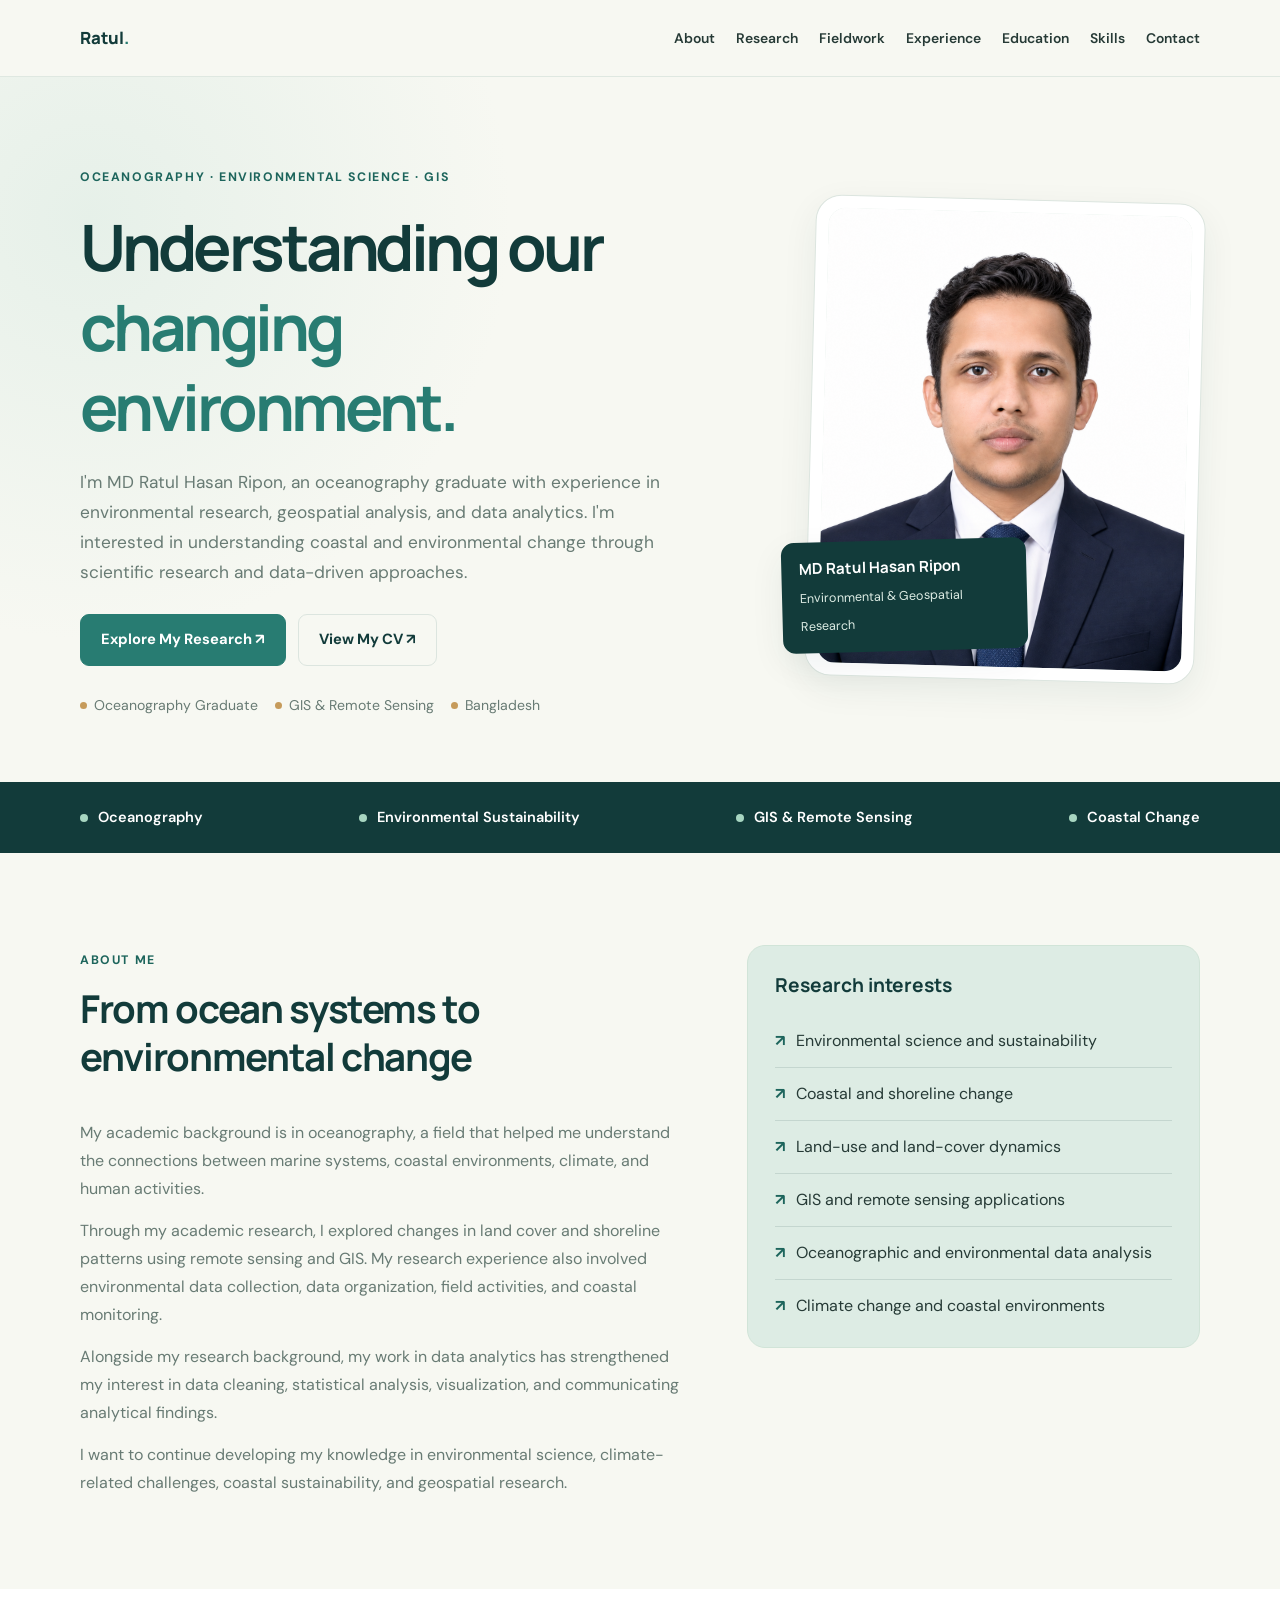
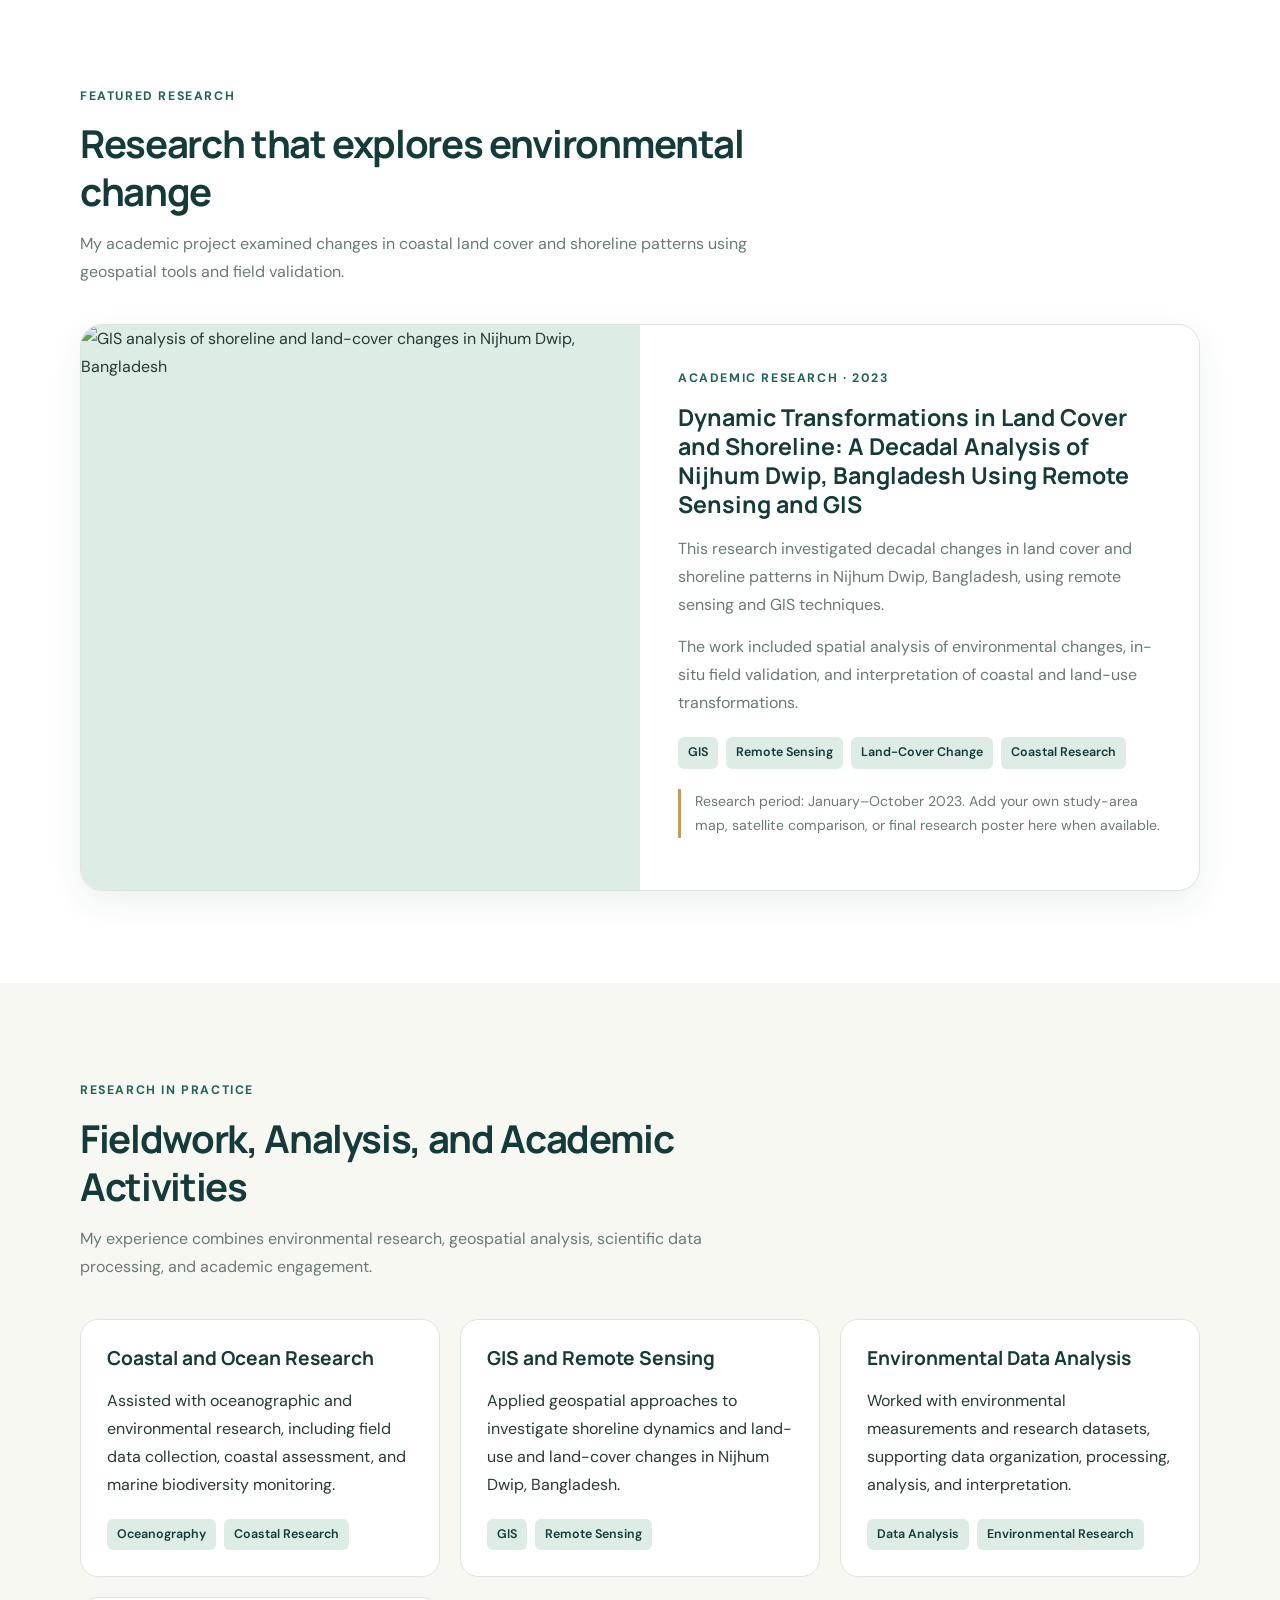
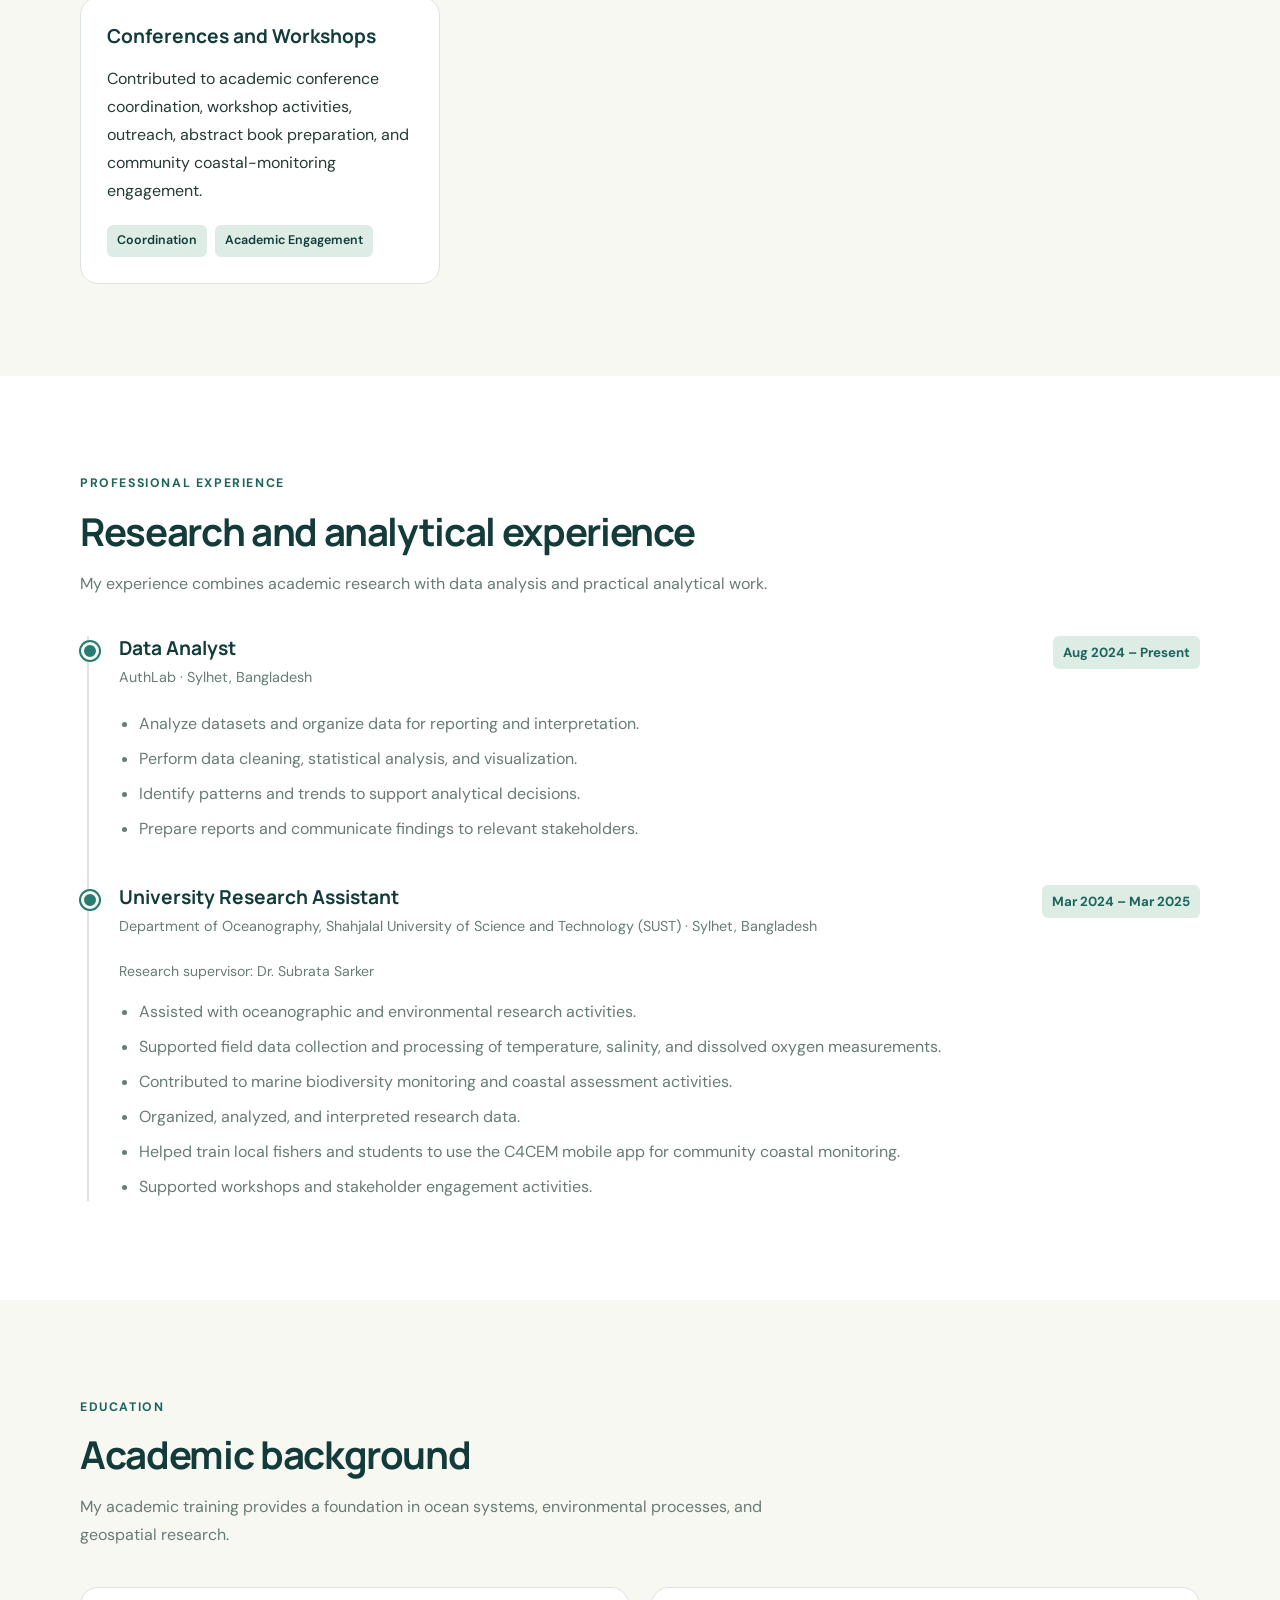
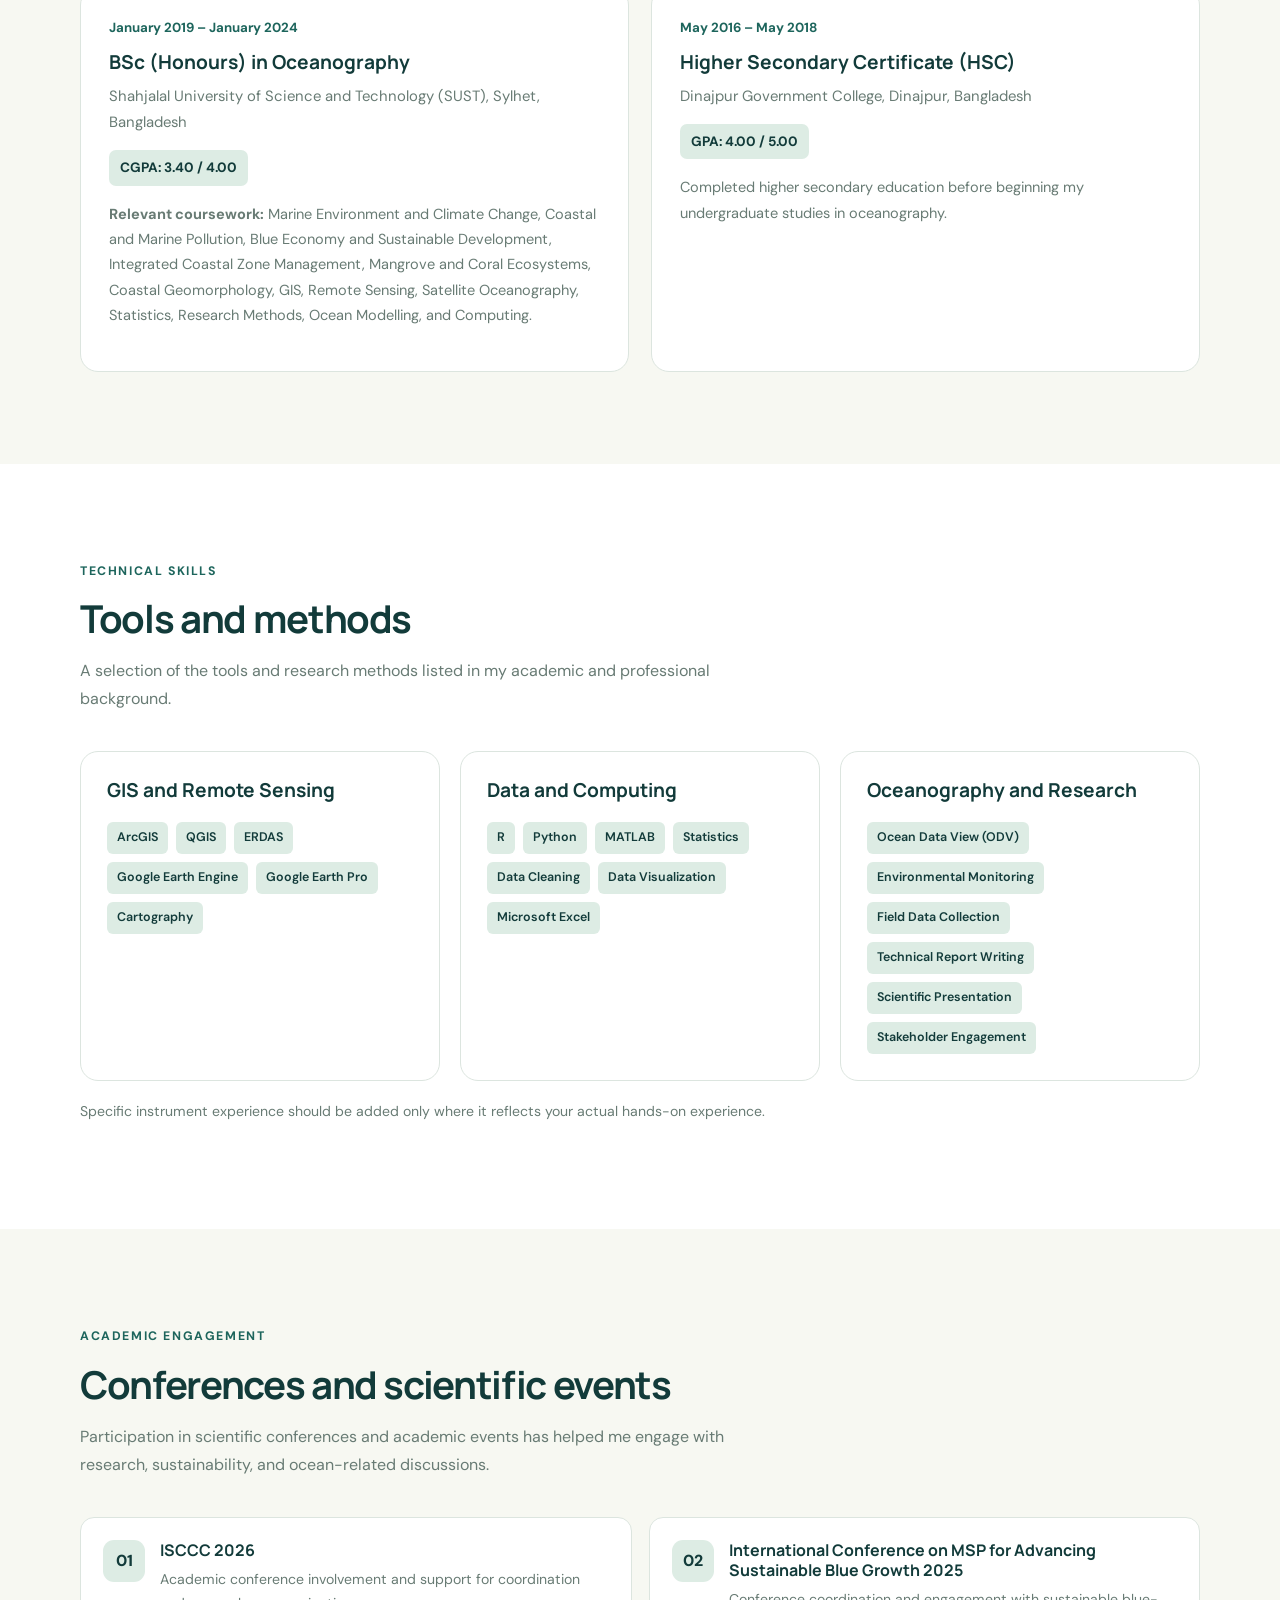
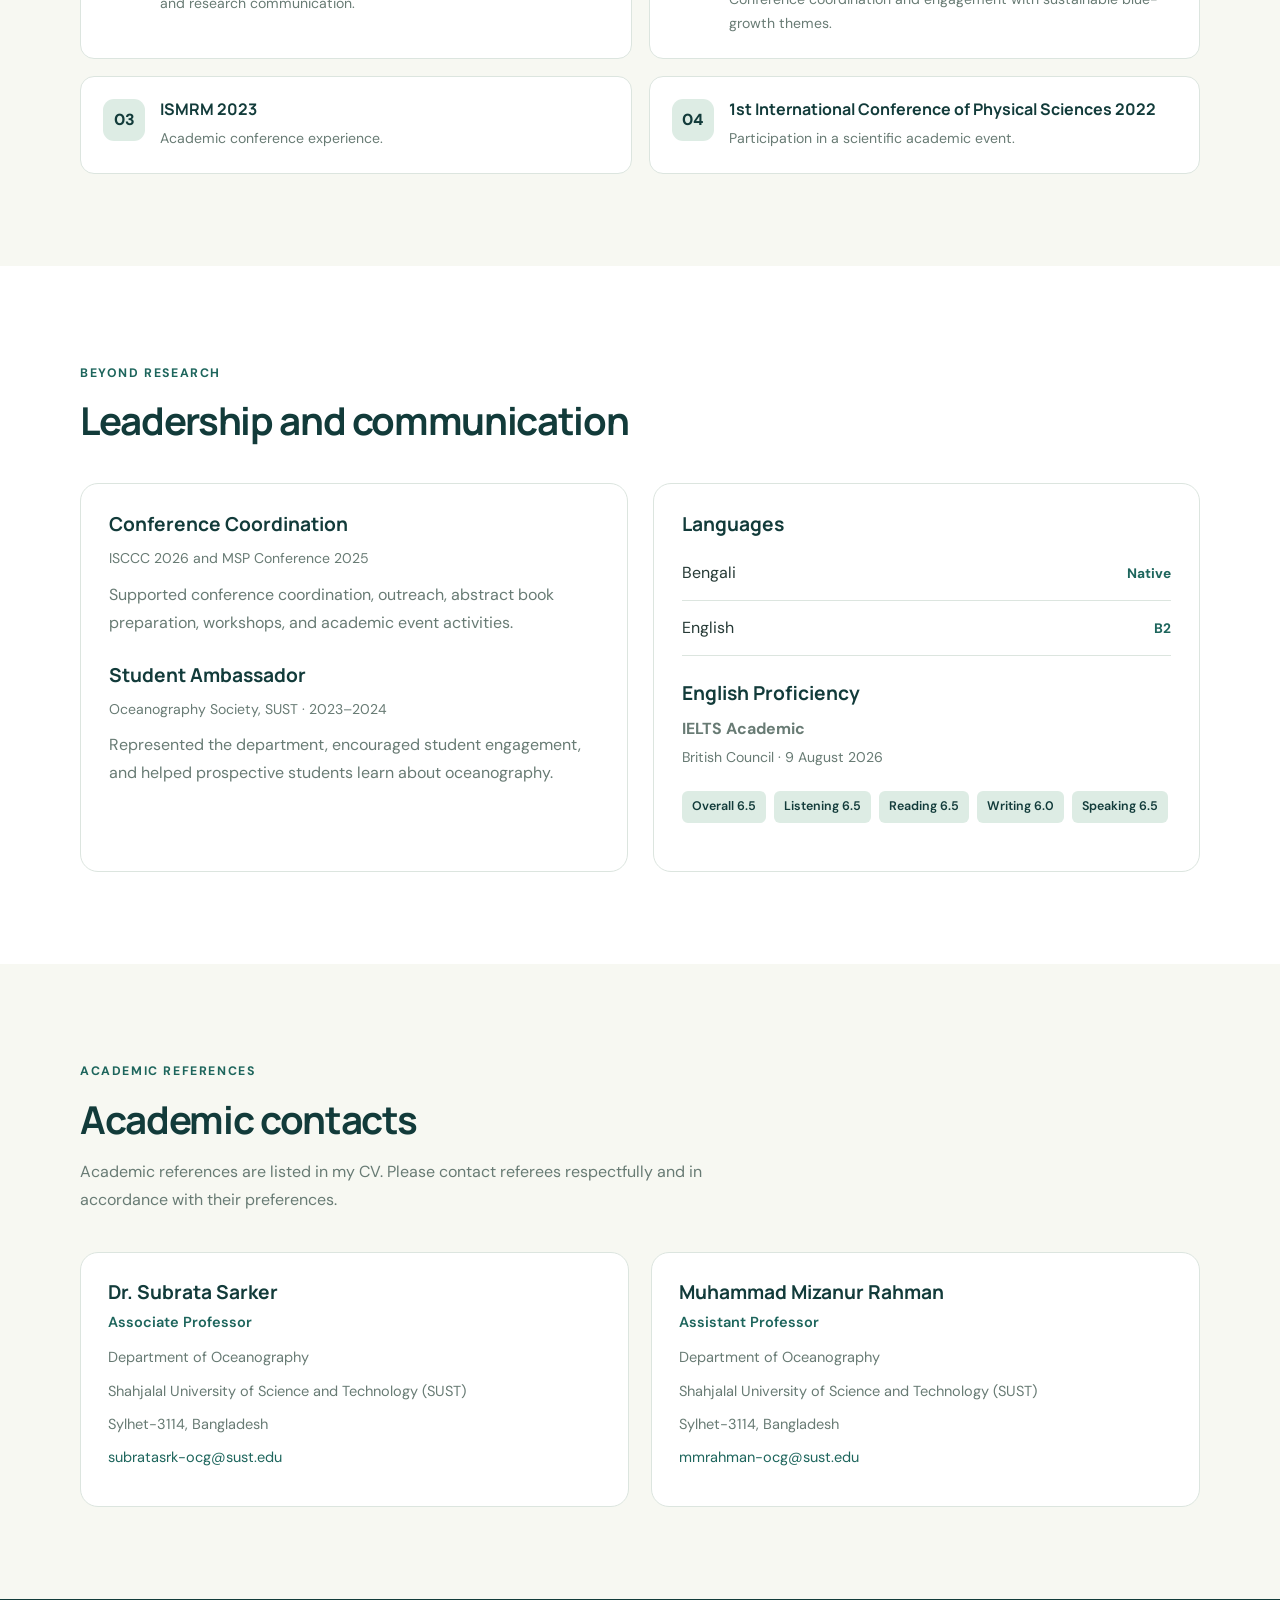
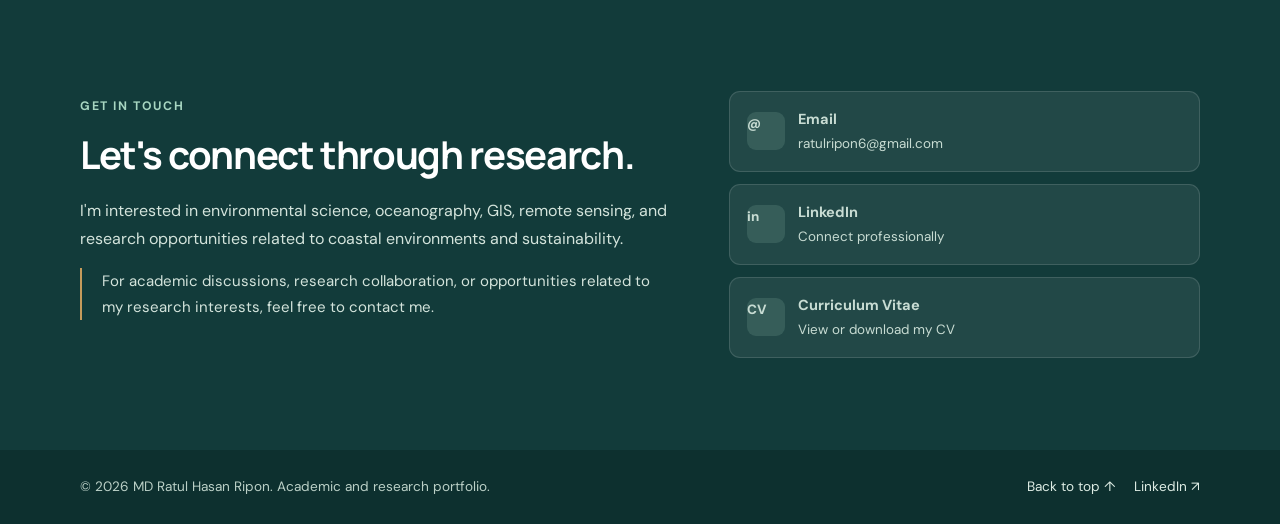
==== index.html @ 59bee2da "Update index.html" ====
<!DOCTYPE html>
<html lang="en">
<head>
  <meta charset="UTF-8">
  <meta name="viewport" content="width=device-width, initial-scale=1.0">

  <title>MD Ratul Hasan Ripon | Oceanography & Environmental Research</title>
  <meta name="description" content="Academic portfolio of MD Ratul Hasan Ripon, an oceanography graduate interested in environmental science, GIS, remote sensing, coastal research, and sustainability.">
  <meta name="author" content="MD Ratul Hasan Ripon">
  <meta name="theme-color" content="#123B3A">

  <meta property="og:title" content="MD Ratul Hasan Ripon | Research Portfolio">
  <meta property="og:description" content="Explore my academic background, environmental research, GIS projects, and experience in oceanography.">
  <meta property="og:type" content="website">
  <meta property="og:url" content="https://ratulripon.github.io/">
  <meta property="og:image" content="https://ratulripon.github.io/assets/profile.jpg">

  <link rel="preconnect" href="https://fonts.googleapis.com">
  <link rel="preconnect" href="https://fonts.gstatic.com" crossorigin>
  <link href="https://fonts.googleapis.com/css2?family=DM+Sans:wght@400;500;600;700&family=Manrope:wght@400;500;600;700;800&display=swap" rel="stylesheet">

  <style>
    :root {
      --primary: #123B3A;
      --accent: #287C72;
      --accent-dark: #1D655C;
      --accent-light: #DDECE4;
      --background: #F7F8F2;
      --surface: #FFFFFF;
      --text: #263A36;
      --muted: #687B74;
      --border: #DCE5DF;
      --earth: #C69B5B;
      --shadow: 0 12px 35px rgba(18, 59, 58, 0.07);
      --radius: 18px;
      --max-width: 1120px;
    }

    * {
      box-sizing: border-box;
      margin: 0;
      padding: 0;
    }

    html {
      scroll-behavior: smooth;
      scroll-padding-top: 95px;
    }

    body {
      font-family: "DM Sans", sans-serif;
      color: var(--text);
      background: var(--background);
      line-height: 1.75;
      font-size: 16px;
    }

    h1, h2, h3, h4 {
      font-family: "Manrope", sans-serif;
      color: var(--primary);
      line-height: 1.25;
    }

    h1 {
      font-size: clamp(2.5rem, 5vw, 4.5rem);
      letter-spacing: -0.055em;
    }

    h2 {
      font-size: clamp(1.9rem, 3vw, 2.65rem);
      letter-spacing: -0.035em;
    }

    h3 {
      font-size: 1.2rem;
    }

    p {
      margin-bottom: 14px;
    }

    a {
      color: var(--accent-dark);
      text-decoration: none;
    }

    a:hover {
      color: var(--primary);
    }

    img {
      max-width: 100%;
      display: block;
    }

    button, a {
      -webkit-tap-highlight-color: transparent;
    }

    .container {
      width: min(var(--max-width), calc(100% - 40px));
      margin: 0 auto;
    }

    .section {
      padding: 92px 0;
    }

    .section-white {
      background: var(--surface);
    }

    .section-heading {
      max-width: 690px;
      margin-bottom: 38px;
    }

    .eyebrow {
      display: inline-block;
      color: var(--accent-dark);
      font-size: 0.77rem;
      font-weight: 700;
      letter-spacing: 0.13em;
      text-transform: uppercase;
      margin-bottom: 13px;
    }

    .section-heading h2 {
      margin-bottom: 14px;
    }

    .section-heading p {
      color: var(--muted);
      margin-bottom: 0;
    }

    .muted {
      color: var(--muted);
    }

    .small {
      font-size: 0.88rem;
    }

    /* Navigation */

    .site-header {
      position: sticky;
      top: 0;
      z-index: 100;
      background: rgba(247, 248, 242, 0.94);
      backdrop-filter: blur(14px);
      border-bottom: 1px solid rgba(220, 229, 223, 0.85);
    }

    .nav {
      min-height: 76px;
      display: flex;
      align-items: center;
      justify-content: space-between;
      gap: 24px;
    }

    .brand {
      font-family: "Manrope", sans-serif;
      font-weight: 800;
      font-size: 1.05rem;
      color: var(--primary);
      white-space: nowrap;
    }

    .brand span {
      color: var(--accent);
    }

    .nav-links {
      display: flex;
      align-items: center;
      gap: 21px;
    }

    .nav-links a {
      font-size: 0.87rem;
      font-weight: 600;
      color: var(--text);
    }

    .nav-links a:hover {
      color: var(--accent);
    }

    .menu-toggle {
      display: none;
      background: transparent;
      border: 1px solid var(--border);
      color: var(--primary);
      border-radius: 10px;
      padding: 7px 12px;
      font: inherit;
      cursor: pointer;
    }

    /* Buttons */

    .button {
      display: inline-flex;
      justify-content: center;
      align-items: center;
      gap: 9px;
      padding: 12px 20px;
      border: 1px solid var(--accent);
      border-radius: 9px;
      background: var(--accent);
      color: #fff;
      font-weight: 700;
      font-size: 0.92rem;
      transition: 0.2s ease;
    }

    .button:hover {
      color: #fff;
      background: var(--accent-dark);
      border-color: var(--accent-dark);
      transform: translateY(-2px);
    }

    .button-outline {
      color: var(--primary);
      background: transparent;
      border-color: var(--border);
    }

    .button-outline:hover {
      color: var(--primary);
      background: var(--accent-light);
      border-color: var(--accent-light);
    }

    .button-small {
      padding: 9px 14px;
      font-size: 0.85rem;
    }

    /* Hero */

    .hero {
      padding: 85px 0 64px;
      overflow: hidden;
      background:
        radial-gradient(circle at 7% 20%, rgba(221, 236, 228, 0.65), transparent 32%),
        var(--background);
    }

    .hero-grid {
      display: grid;
      grid-template-columns: 1.2fr 0.8fr;
      align-items: center;
      gap: 76px;
    }

    .hero .eyebrow {
      margin-bottom: 18px;
    }

    .hero h1 {
      max-width: 690px;
      margin-bottom: 20px;
    }

    .hero h1 span {
      color: var(--accent);
    }

    .hero-description {
      max-width: 620px;
      font-size: 1.08rem;
      color: var(--muted);
      margin-bottom: 27px;
    }

    .hero-actions {
      display: flex;
      flex-wrap: wrap;
      gap: 12px;
      margin-bottom: 27px;
    }

    .hero-meta {
      display: flex;
      flex-wrap: wrap;
      gap: 17px;
      color: var(--muted);
      font-size: 0.88rem;
    }

    .hero-meta span {
      display: inline-flex;
      align-items: center;
      gap: 7px;
    }

    .hero-meta span::before {
      content: "";
      width: 7px;
      height: 7px;
      border-radius: 50%;
      background: var(--earth);
    }

    .hero-visual {
      position: relative;
      max-width: 390px;
      justify-self: end;
      width: 100%;
    }

    .hero-photo-frame {
      position: relative;
      padding: 12px;
      background: #fff;
      border: 1px solid var(--border);
      border-radius: 26px;
      box-shadow: var(--shadow);
      transform: rotate(1.5deg);
    }

    .hero-photo {
      width: 100%;
      aspect-ratio: 4 / 5;
      object-fit: cover;
      object-position: center top;
      border-radius: 17px;
      background: var(--accent-light);
    }

    .photo-label {
      position: absolute;
      bottom: 30px;
      left: -28px;
      max-width: 245px;
      padding: 14px 18px;
      border-radius: 13px;
      background: var(--primary);
      color: #fff;
      box-shadow: var(--shadow);
      transform: rotate(-1.5deg);
    }

    .photo-label strong {
      display: block;
      font-family: "Manrope", sans-serif;
      font-size: 0.95rem;
    }

    .photo-label span {
      font-size: 0.79rem;
      color: #DDECE4;
    }

    /* Research interests */

    .interest-strip {
      background: var(--primary);
      color: #fff;
      padding: 23px 0;
    }

    .interest-list {
      display: flex;
      align-items: center;
      justify-content: space-between;
      flex-wrap: wrap;
      gap: 18px 28px;
    }

    .interest-item {
      display: flex;
      align-items: center;
      gap: 10px;
      font-size: 0.91rem;
      font-weight: 600;
    }

    .interest-dot {
      width: 8px;
      height: 8px;
      border-radius: 50%;
      background: #A7D6C1;
      flex-shrink: 0;
    }

    /* About */

    .about-grid {
      display: grid;
      grid-template-columns: 1.15fr 0.85fr;
      gap: 55px;
      align-items: start;
    }

    .about-copy p {
      color: var(--muted);
    }

    .about-copy p:last-child {
      margin-bottom: 0;
    }

    .focus-card {
      background: var(--accent-light);
      border: 1px solid #D1E4D8;
      border-radius: var(--radius);
      padding: 27px;
    }

    .focus-card h3 {
      margin-bottom: 18px;
    }

    .focus-list {
      list-style: none;
    }

    .focus-list li {
      padding: 12px 0;
      border-bottom: 1px solid rgba(18, 59, 58, 0.12);
      display: flex;
      align-items: flex-start;
      gap: 11px;
    }

    .focus-list li:last-child {
      border-bottom: 0;
      padding-bottom: 0;
    }

    .focus-list li::before {
      content: "↗";
      color: var(--accent-dark);
      font-weight: 700;
    }

    /* Research project */

    .project-card {
      display: grid;
      grid-template-columns: 1fr 1fr;
      background: var(--surface);
      border: 1px solid var(--border);
      border-radius: 22px;
      overflow: hidden;
      box-shadow: var(--shadow);
    }

    .project-visual {
      min-height: 350px;
      position: relative;
      background: #DDECE4;
      overflow: hidden;
    }

    .project-visual img {
      width: 100%;
      height: 100%;
      min-height: 350px;
      object-fit: cover;
    }

    .project-copy {
      padding: 38px;
      align-self: center;
    }

    .project-copy h3 {
      font-size: 1.45rem;
      margin-bottom: 16px;
    }

    .project-copy p {
      color: var(--muted);
    }

    .tag-list {
      display: flex;
      flex-wrap: wrap;
      gap: 8px;
      margin: 20px 0;
    }

    .tag {
      display: inline-block;
      padding: 5px 10px;
      background: var(--accent-light);
      color: var(--primary);
      border-radius: 6px;
      font-size: 0.78rem;
      font-weight: 600;
    }

    .project-note {
      border-left: 3px solid var(--earth);
      padding-left: 14px;
      font-size: 0.88rem;
      color: var(--muted);
    }

    /* Fieldwork gallery */

    .gallery-grid {
      display: grid;
      grid-template-columns: repeat(2, minmax(0, 1fr));
      gap: 22px;
    }

    .gallery-card {
      overflow: hidden;
      background: var(--surface);
      border: 1px solid var(--border);
      border-radius: var(--radius);
      transition: transform 0.25s ease, box-shadow 0.25s ease;
    }

    .gallery-card:hover {
      transform: translateY(-4px);
      box-shadow: var(--shadow);
    }

    .gallery-image {
      width: 100%;
      aspect-ratio: 16 / 10;
      object-fit: cover;
      background: var(--accent-light);
    }

    .gallery-content {
      padding: 22px;
    }

    .gallery-content h3 {
      margin-bottom: 8px;
    }

    .gallery-content p {
      color: var(--muted);
      font-size: 0.92rem;
      margin-bottom: 0;
    }

    .image-note {
      margin-top: 20px;
      padding: 15px 18px;
      border-radius: 10px;
      background: #F1F0E8;
      color: #66583F;
      font-size: 0.86rem;
    }

    /* Timeline / experience */

    .timeline {
      position: relative;
      margin-left: 7px;
      padding-left: 30px;
      border-left: 2px solid var(--border);
    }

    .timeline-item {
      position: relative;
      padding: 0 0 35px;
    }

    .timeline-item:last-child {
      padding-bottom: 0;
    }

    .timeline-item::before {
      content: "";
      position: absolute;
      left: -38px;
      top: 6px;
      width: 12px;
      height: 12px;
      border: 3px solid var(--background);
      background: var(--accent);
      border-radius: 50%;
      box-shadow: 0 0 0 2px var(--accent);
    }

    .timeline-top {
      display: flex;
      justify-content: space-between;
      align-items: flex-start;
      flex-wrap: wrap;
      gap: 8px 20px;
      margin-bottom: 8px;
    }

    .timeline-top h3 {
      margin-bottom: 5px;
    }

    .timeline-date {
      font-size: 0.83rem;
      font-weight: 700;
      color: var(--accent-dark);
      background: var(--accent-light);
      padding: 5px 10px;
      border-radius: 6px;
      white-space: nowrap;
    }

    .timeline-place {
      font-size: 0.9rem;
      color: var(--muted);
      margin-bottom: 12px;
    }

    .timeline-item ul {
      padding-left: 20px;
      color: var(--muted);
    }

    .timeline-item li {
      margin-bottom: 7px;
    }

    /* Education */

    .education-grid {
      display: grid;
      grid-template-columns: repeat(2, minmax(0, 1fr));
      gap: 22px;
    }

    .education-card {
      padding: 28px;
      border: 1px solid var(--border);
      border-radius: var(--radius);
      background: var(--surface);
    }

    .education-card .date {
      color: var(--accent-dark);
      font-size: 0.83rem;
      font-weight: 700;
      margin-bottom: 10px;
    }

    .education-card h3 {
      margin-bottom: 9px;
    }

    .education-card .institution {
      color: var(--muted);
      margin-bottom: 15px;
      font-size: 0.93rem;
    }

    .grade {
      display: inline-block;
      padding: 6px 11px;
      background: var(--accent-light);
      color: var(--primary);
      border-radius: 7px;
      font-size: 0.85rem;
      font-weight: 700;
    }

    .coursework {
      color: var(--muted);
      font-size: 0.91rem;
      margin-top: 16px;
    }

    /* Skills */

    .skills-grid {
      display: grid;
      grid-template-columns: repeat(3, minmax(0, 1fr));
      gap: 20px;
    }

    .skill-card {
      padding: 26px;
      background: var(--surface);
      border: 1px solid var(--border);
      border-radius: var(--radius);
    }

    .skill-card h3 {
      margin-bottom: 17px;
    }

    .skill-card .tag-list {
      margin-bottom: 0;
    }

    /* Conferences */

    .conference-grid {
      display: grid;
      grid-template-columns: repeat(2, minmax(0, 1fr));
      gap: 17px;
    }

    .conference-card {
      display: flex;
      gap: 15px;
      align-items: flex-start;
      padding: 22px;
      border: 1px solid var(--border);
      border-radius: 14px;
      background: var(--surface);
    }

    .conference-icon {
      width: 42px;
      height: 42px;
      display: grid;
      place-items: center;
      flex-shrink: 0;
      border-radius: 11px;
      background: var(--accent-light);
      color: var(--primary);
      font-weight: 800;
    }

    .conference-card h3 {
      font-size: 1rem;
      margin-bottom: 7px;
    }

    .conference-card p {
      color: var(--muted);
      font-size: 0.88rem;
      margin-bottom: 0;
    }

    /* Leadership and language */

    .two-column-grid {
      display: grid;
      grid-template-columns: repeat(2, minmax(0, 1fr));
      gap: 25px;
    }

    .content-card {
      padding: 28px;
      border: 1px solid var(--border);
      border-radius: var(--radius);
      background: var(--surface);
    }

    .content-card h3 {
      margin-bottom: 10px;
    }

    .content-card p {
      color: var(--muted);
      margin-bottom: 10px;
    }

    .content-card p:last-child {
      margin-bottom: 0;
    }

    .language-row {
      display: flex;
      align-items: center;
      justify-content: space-between;
      gap: 15px;
      padding: 13px 0;
      border-bottom: 1px solid var(--border);
    }

    .language-row:last-child {
      border-bottom: 0;
    }

    .language-level {
      color: var(--accent-dark);
      font-size: 0.86rem;
      font-weight: 700;
    }

    /* References */

    .reference-grid {
      display: grid;
      grid-template-columns: repeat(2, minmax(0, 1fr));
      gap: 22px;
    }

    .reference-card {
      padding: 27px;
      background: var(--surface);
      border: 1px solid var(--border);
      border-radius: var(--radius);
    }

    .reference-card h3 {
      margin-bottom: 6px;
    }

    .reference-role {
      color: var(--accent-dark);
      font-weight: 600;
      font-size: 0.91rem;
      margin-bottom: 10px;
    }

    .reference-card p {
      color: var(--muted);
      font-size: 0.91rem;
      margin-bottom: 8px;
    }

    .reference-card a {
      overflow-wrap: anywhere;
    }

    /* Contact */

    .contact-section {
      background: var(--primary);
      color: #fff;
    }

    .contact-section h2 {
      color: #fff;
    }

    .contact-section .eyebrow {
      color: #A7D6C1;
    }

    .contact-section p {
      color: #D4E4DC;
    }

    .contact-grid {
      display: grid;
      grid-template-columns: 1fr 0.8fr;
      gap: 60px;
      align-items: start;
    }

    .contact-links {
      display: grid;
      gap: 12px;
    }

    .contact-link {
      display: flex;
      align-items: center;
      gap: 13px;
      padding: 15px 17px;
      background: rgba(255, 255, 255, 0.07);
      border: 1px solid rgba(255, 255, 255, 0.13);
      border-radius: 11px;
      color: #fff;
      overflow-wrap: anywhere;
    }

    .contact-link:hover {
      color: #fff;
      background: rgba(255, 255, 255, 0.13);
    }

    .contact-link strong {
      display: block;
      font-size: 0.91rem;
    }

    .contact-link span {
      display: block;
      color: #C8DCD3;
      font-size: 0.84rem;
    }

    .contact-mark {
      width: 38px;
      height: 38px;
      flex-shrink: 0;
      display: grid;
      place-items: center;
      border-radius: 9px;
      background: rgba(167, 214, 193, 0.15);
      color: #A7D6C1;
      font-weight: 800;
    }

    .contact-note {
      border-left: 2px solid var(--earth);
      padding-left: 20px;
      margin-top: 15px;
    }

    .contact-note p {
      font-size: 0.94rem;
    }

    /* Footer */

    .site-footer {
      background: #0D302F;
      color: #BBD0C7;
      padding: 25px 0;
      font-size: 0.85rem;
    }

    .footer-inner {
      display: flex;
      justify-content: space-between;
      align-items: center;
      gap: 15px;
      flex-wrap: wrap;
    }

    .footer-inner a {
      color: #DDECE4;
    }

    .footer-links {
      display: flex;
      gap: 18px;
      flex-wrap: wrap;
    }

    /* Responsive */

    @media (max-width: 950px) {
      .nav-links {
        gap: 13px;
      }

      .nav-links a {
        font-size: 0.8rem;
      }

      .hero-grid {
        gap: 38px;
      }

      .skills-grid {
        grid-template-columns: repeat(2, minmax(0, 1fr));
      }

      .contact-grid {
        gap: 35px;
      }
    }

    @media (max-width: 760px) {
      .section {
        padding: 65px 0;
      }

      .nav {
        min-height: 68px;
      }

      .menu-toggle {
        display: block;
      }

      .nav-links {
        display: none;
        position: absolute;
        top: 68px;
        left: 0;
        right: 0;
        flex-direction: column;
        align-items: stretch;
        gap: 0;
        padding: 10px 20px 18px;
        background: var(--background);
        border-bottom: 1px solid var(--border);
      }

      .nav-links.open {
        display: flex;
      }

      .nav-links a {
        padding: 10px 0;
        font-size: 0.92rem;
      }

      .hero {
        padding: 55px 0 48px;
      }

      .hero-grid,
      .about-grid,
      .project-card,
      .contact-grid {
        grid-template-columns: 1fr;
      }

      .hero-grid {
        gap: 45px;
      }

      .hero-visual {
        width: min(100%, 330px);
        justify-self: center;
      }

      .photo-label {
        left: -10px;
      }

      .interest-list {
        justify-content: flex-start;
        gap: 13px 22px;
      }

      .about-grid {
        gap: 30px;
      }

      .project-visual,
      .project-visual img {
        min-height: 250px;
        max-height: 360px;
      }

      .project-copy {
        padding: 27px;
      }

      .gallery-grid,
      .education-grid,
      .conference-grid,
      .two-column-grid,
      .reference-grid {
        grid-template-columns: 1fr;
      }

      .skills-grid {
        grid-template-columns: 1fr;
      }

      .contact-grid {
        gap: 25px;
      }
    }

    @media (max-width: 420px) {
      .container {
        width: min(100% - 28px, var(--max-width));
      }

      h1 {
        font-size: 2.5rem;
      }

      .hero-actions .button {
        width: 100%;
      }

      .timeline-top {
        display: block;
      }

      .timeline-date {
        display: inline-block;
        margin-top: 8px;
      }

      .focus-card,
      .education-card,
      .skill-card,
      .content-card,
      .reference-card {
        padding: 22px;
      }
    }

    @media (prefers-reduced-motion: reduce) {
      html {
        scroll-behavior: auto;
      }

      *, *::before, *::after {
        transition-duration: 0.01ms !important;
      }
    }
  </style>
</head>

<body>

  <!-- Navigation -->
  <header class="site-header">
    <div class="container nav">
      <a class="brand" href="#home">Ratul<span>.</span></a>

      <button
        class="menu-toggle"
        id="menuToggle"
        aria-label="Open navigation"
        aria-expanded="false"
        aria-controls="navLinks"
      >Menu ☰</button>

      <nav class="nav-links" id="navLinks" aria-label="Main navigation">
        <a href="#about">About</a>
        <a href="#research">Research</a>
        <a href="#fieldwork">Fieldwork</a>
        <a href="#experience">Experience</a>
        <a href="#education">Education</a>
        <a href="#skills">Skills</a>
        <a href="#contact">Contact</a>
      </nav>
    </div>
  </header>

  <main>

    <!-- Hero -->
    <section class="hero" id="home">
      <div class="container hero-grid">
        <div>
          <span class="eyebrow">Oceanography · Environmental Science · GIS</span>

          <h1>
            Understanding our
            <span>changing environment.</span>
          </h1>

          <p class="hero-description">
            I'm MD Ratul Hasan Ripon, an oceanography graduate with experience
            in environmental research, geospatial analysis, and data analytics.
            I'm interested in understanding coastal and environmental change
            through scientific research and data-driven approaches.
          </p>

          <div class="hero-actions">
            <a class="button" href="#research">Explore My Research ↗</a>
            <a class="button button-outline" href="assets/cv.pdf" target="_blank" rel="noopener">
              View My CV ↗
            </a>
          </div>

          <div class="hero-meta">
            <span>Oceanography Graduate</span>
            <span>GIS & Remote Sensing</span>
            <span>Bangladesh</span>
          </div>
        </div>

        <div class="hero-visual">
          <div class="hero-photo-frame">
            <img
              class="hero-photo"
              src="assets/profile.jpg"
              alt="Portrait of MD Ratul Hasan Ripon"
              fetchpriority="high"
            >
          </div>

          <div class="photo-label">
            <strong>MD Ratul Hasan Ripon</strong>
            <span>Environmental & Geospatial Research</span>
          </div>
        </div>
      </div>
    </section>

    <!-- Research interests strip -->
    <section class="interest-strip" aria-label="Research interests">
      <div class="container interest-list">
        <div class="interest-item"><span class="interest-dot"></span>Oceanography</div>
        <div class="interest-item"><span class="interest-dot"></span>Environmental Sustainability</div>
        <div class="interest-item"><span class="interest-dot"></span>GIS & Remote Sensing</div>
        <div class="interest-item"><span class="interest-dot"></span>Coastal Change</div>
      </div>
    </section>

    <!-- About -->
    <section class="section" id="about">
      <div class="container about-grid">
        <div>
          <div class="section-heading">
            <span class="eyebrow">About Me</span>
            <h2>From ocean systems to environmental change</h2>
          </div>

          <div class="about-copy">
            <p>
              My academic background is in oceanography, a field that helped me
              understand the connections between marine systems, coastal
              environments, climate, and human activities.
            </p>

            <p>
              Through my academic research, I explored changes in land cover
              and shoreline patterns using remote sensing and GIS. My research
              experience also involved environmental data collection, data
              organization, field activities, and coastal monitoring.
            </p>

            <p>
              Alongside my research background, my work in data analytics has
              strengthened my interest in data cleaning, statistical analysis,
              visualization, and communicating analytical findings.
            </p>

            <p>
              I want to continue developing my knowledge in environmental
              science, climate-related challenges, coastal sustainability, and
              geospatial research.
            </p>
          </div>
        </div>

        <aside class="focus-card">
          <h3>Research interests</h3>
          <ul class="focus-list">
            <li>Environmental science and sustainability</li>
            <li>Coastal and shoreline change</li>
            <li>Land-use and land-cover dynamics</li>
            <li>GIS and remote sensing applications</li>
            <li>Oceanographic and environmental data analysis</li>
            <li>Climate change and coastal environments</li>
          </ul>
        </aside>
      </div>
    </section>

    <!-- Research project -->
    <section class="section section-white" id="research">
      <div class="container">
        <div class="section-heading">
          <span class="eyebrow">Featured Research</span>
          <h2>Research that explores environmental change</h2>
          <p>
            My academic project examined changes in coastal land cover and
            shoreline patterns using geospatial tools and field validation.
          </p>
        </div>

        <article class="project-card">
          
<div class="project-visual">
  <img
    src="assets/images/nijhum-dwip-research.jpg"
    alt="GIS analysis of shoreline and land-cover changes in Nijhum Dwip, Bangladesh"
    loading="lazy"
  >
</div>


          <div class="project-copy">
            <span class="eyebrow">Academic Research · 2023</span>

            <h3>
              Dynamic Transformations in Land Cover and Shoreline:
              A Decadal Analysis of Nijhum Dwip, Bangladesh Using Remote
              Sensing and GIS
            </h3>

            <p>
              This research investigated decadal changes in land cover and
              shoreline patterns in Nijhum Dwip, Bangladesh, using remote
              sensing and GIS techniques.
            </p>

            <p>
              The work included spatial analysis of environmental changes,
              in-situ field validation, and interpretation of coastal and
              land-use transformations.
            </p>

            <div class="tag-list">
              <span class="tag">GIS</span>
              <span class="tag">Remote Sensing</span>
              <span class="tag">Land-Cover Change</span>
              <span class="tag">Coastal Research</span>
            </div>

            <p class="project-note">
              Research period: January–October 2023.
              Add your own study-area map, satellite comparison, or final
              research poster here when available.
            </p>
          </div>
        </article>
      </div>
    </section>

    
<!-- Fieldwork, Analysis, and Academic Activities -->
<section class="section" id="fieldwork">
  <div class="container">
    <div class="section-heading">
      <span class="eyebrow">Research in Practice</span>
      <h2>Fieldwork, Analysis, and Academic Activities</h2>
      <p>
        My experience combines environmental research, geospatial analysis,
        scientific data processing, and academic engagement.
      </p>
    </div>

    <div class="skills-grid">

      <article class="skill-card">
        <h3>Coastal and Ocean Research</h3>
        <p>
          Assisted with oceanographic and environmental research, including
          field data collection, coastal assessment, and marine biodiversity
          monitoring.
        </p>
        <div class="tag-list">
          <span class="tag">Oceanography</span>
          <span class="tag">Coastal Research</span>
        </div>
      </article>

      <article class="skill-card">
        <h3>GIS and Remote Sensing</h3>
        <p>
          Applied geospatial approaches to investigate shoreline dynamics
          and land-use and land-cover changes in Nijhum Dwip, Bangladesh.
        </p>
        <div class="tag-list">
          <span class="tag">GIS</span>
          <span class="tag">Remote Sensing</span>
        </div>
      </article>

      <article class="skill-card">
        <h3>Environmental Data Analysis</h3>
        <p>
          Worked with environmental measurements and research datasets,
          supporting data organization, processing, analysis, and
          interpretation.
        </p>
        <div class="tag-list">
          <span class="tag">Data Analysis</span>
          <span class="tag">Environmental Research</span>
        </div>
      </article>

      <article class="skill-card">
        <h3>Conferences and Workshops</h3>
        <p>
          Contributed to academic conference coordination, workshop
          activities, outreach, abstract book preparation, and community
          coastal-monitoring engagement.
        </p>
        <div class="tag-list">
          <span class="tag">Coordination</span>
          <span class="tag">Academic Engagement</span>
        </div>
      </article>

    </div>
  </div>
</section>


    <!-- Experience -->
    <section class="section section-white" id="experience">
      <div class="container">
        <div class="section-heading">
          <span class="eyebrow">Professional Experience</span>
          <h2>Research and analytical experience</h2>
          <p>
            My experience combines academic research with data analysis
            and practical analytical work.
          </p>
        </div>

        <div class="timeline">

          <article class="timeline-item">
            <div class="timeline-top">
              <div>
                <h3>Data Analyst</h3>
                <div class="timeline-place">AuthLab · Sylhet, Bangladesh</div>
              </div>
              <span class="timeline-date">Aug 2024 – Present</span>
            </div>

            <ul>
              <li>Analyze datasets and organize data for reporting and interpretation.</li>
              <li>Perform data cleaning, statistical analysis, and visualization.</li>
              <li>Identify patterns and trends to support analytical decisions.</li>
              <li>Prepare reports and communicate findings to relevant stakeholders.</li>
            </ul>
          </article>

          <article class="timeline-item">
            <div class="timeline-top">
              <div>
                <h3>University Research Assistant</h3>
                <div class="timeline-place">
                  Department of Oceanography, Shahjalal University of Science
                  and Technology (SUST) · Sylhet, Bangladesh
                </div>
              </div>
              <span class="timeline-date">Mar 2024 – Mar 2025</span>
            </div>

            <p class="muted small">
              Research supervisor: Dr. Subrata Sarker
            </p>

            <ul>
              <li>Assisted with oceanographic and environmental research activities.</li>
              <li>Supported field data collection and processing of temperature, salinity, and dissolved oxygen measurements.</li>
              <li>Contributed to marine biodiversity monitoring and coastal assessment activities.</li>
              <li>Organized, analyzed, and interpreted research data.</li>
              <li>Helped train local fishers and students to use the C4CEM mobile app for community coastal monitoring.</li>
              <li>Supported workshops and stakeholder engagement activities.</li>
            </ul>
          </article>

        </div>
      </div>
    </section>

    <!-- Education -->
    <section class="section" id="education">
      <div class="container">
        <div class="section-heading">
          <span class="eyebrow">Education</span>
          <h2>Academic background</h2>
          <p>
            My academic training provides a foundation in ocean systems,
            environmental processes, and geospatial research.
          </p>
        </div>

        <div class="education-grid">

          <article class="education-card">
            <div class="date">January 2019 – January 2024</div>
            <h3>BSc (Honours) in Oceanography</h3>
            <p class="institution">
              Shahjalal University of Science and Technology (SUST), Sylhet, Bangladesh
            </p>
            <span class="grade">CGPA: 3.40 / 4.00</span>
            <p class="coursework">
              <strong>Relevant coursework:</strong> Marine Environment and
              Climate Change, Coastal and Marine Pollution, Blue Economy and
              Sustainable Development, Integrated Coastal Zone Management,
              Mangrove and Coral Ecosystems, Coastal Geomorphology, GIS,
              Remote Sensing, Satellite Oceanography, Statistics, Research
              Methods, Ocean Modelling, and Computing.
            </p>
          </article>

          <article class="education-card">
            <div class="date">May 2016 – May 2018</div>
            <h3>Higher Secondary Certificate (HSC)</h3>
            <p class="institution">
              Dinajpur Government College, Dinajpur, Bangladesh
            </p>
            <span class="grade">GPA: 4.00 / 5.00</span>
            <p class="coursework">
              Completed higher secondary education before beginning my
              undergraduate studies in oceanography.
            </p>
          </article>

        </div>
      </div>
    </section>

    <!-- Technical skills -->
    <section class="section section-white" id="skills">
      <div class="container">
        <div class="section-heading">
          <span class="eyebrow">Technical Skills</span>
          <h2>Tools and methods</h2>
          <p>
            A selection of the tools and research methods listed in my
            academic and professional background.
          </p>
        </div>

        <div class="skills-grid">

          <article class="skill-card">
            <h3>GIS and Remote Sensing</h3>
            <div class="tag-list">
              <span class="tag">ArcGIS</span>
              <span class="tag">QGIS</span>
              <span class="tag">ERDAS</span>
              <span class="tag">Google Earth Engine</span>
              <span class="tag">Google Earth Pro</span>
              <span class="tag">Cartography</span>
            </div>
          </article>

          <article class="skill-card">
            <h3>Data and Computing</h3>
            <div class="tag-list">
              <span class="tag">R</span>
              <span class="tag">Python</span>
              <span class="tag">MATLAB</span>
              <span class="tag">Statistics</span>
              <span class="tag">Data Cleaning</span>
              <span class="tag">Data Visualization</span>
              <span class="tag">Microsoft Excel</span>
            </div>
          </article>

          <article class="skill-card">
            <h3>Oceanography and Research</h3>
            <div class="tag-list">
              <span class="tag">Ocean Data View (ODV)</span>
              <span class="tag">Environmental Monitoring</span>
              <span class="tag">Field Data Collection</span>
              <span class="tag">Technical Report Writing</span>
              <span class="tag">Scientific Presentation</span>
              <span class="tag">Stakeholder Engagement</span>
            </div>
          </article>

        </div>

        <p class="muted small" style="margin-top: 18px;">
          Specific instrument experience should be added only where it reflects
          your actual hands-on experience.
        </p>
      </div>
    </section>

    <!-- Conferences -->
    <section class="section" id="conferences">
      <div class="container">
        <div class="section-heading">
          <span class="eyebrow">Academic Engagement</span>
          <h2>Conferences and scientific events</h2>
          <p>
            Participation in scientific conferences and academic events has
            helped me engage with research, sustainability, and ocean-related
            discussions.
          </p>
        </div>

        <div class="conference-grid">

          <article class="conference-card">
            <div class="conference-icon">01</div>
            <div>
              <h3>ISCCC 2026</h3>
              <p>
                Academic conference involvement and support for coordination
                and research communication.
              </p>
            </div>
          </article>

          <article class="conference-card">
            <div class="conference-icon">02</div>
            <div>
              <h3>International Conference on MSP for Advancing Sustainable Blue Growth 2025</h3>
              <p>
                Conference coordination and engagement with sustainable
                blue-growth themes.
              </p>
            </div>
          </article>

          <article class="conference-card">
            <div class="conference-icon">03</div>
            <div>
              <h3>ISMRM 2023</h3>
              <p>
                Academic conference experience.
              </p>
            </div>
          </article>

          <article class="conference-card">
            <div class="conference-icon">04</div>
            <div>
              <h3>1st International Conference of Physical Sciences 2022</h3>
              <p>
                Participation in a scientific academic event.
              </p>
            </div>
          </article>

        </div>
      </div>
    </section>

    <!-- Leadership and languages -->
    <section class="section section-white" id="activities">
      <div class="container">
        <div class="section-heading">
          <span class="eyebrow">Beyond Research</span>
          <h2>Leadership and communication</h2>
        </div>

        <div class="two-column-grid">

          <article class="content-card">
            <h3>Conference Coordination</h3>
            <p class="muted small">ISCCC 2026 and MSP Conference 2025</p>
            <p>
              Supported conference coordination, outreach, abstract book
              preparation, workshops, and academic event activities.
            </p>

            <h3 style="margin-top: 26px;">Student Ambassador</h3>
            <p class="muted small">
              Oceanography Society, SUST · 2023–2024
            </p>
            <p>
              Represented the department, encouraged student engagement,
              and helped prospective students learn about oceanography.
            </p>
          </article>

          <article class="content-card">
            <h3>Languages</h3>

            <div class="language-row">
              <span>Bengali</span>
              <span class="language-level">Native</span>
            </div>

            <div class="language-row">
              <span>English</span>
              <span class="language-level">B2</span>
            </div>

            <h3 style="margin-top: 25px;">English Proficiency</h3>
            <p>
              <strong>IELTS Academic</strong><br>
              <span class="muted small">British Council · 9 August 2026</span>
            </p>

            <div class="tag-list">
              <span class="tag">Overall 6.5</span>
              <span class="tag">Listening 6.5</span>
              <span class="tag">Reading 6.5</span>
              <span class="tag">Writing 6.0</span>
              <span class="tag">Speaking 6.5</span>
            </div>
          </article>

        </div>
      </div>
    </section>

    <!-- References -->
    <section class="section" id="references">
      <div class="container">
        <div class="section-heading">
          <span class="eyebrow">Academic References</span>
          <h2>Academic contacts</h2>
          <p>
            Academic references are listed in my CV. Please contact referees
            respectfully and in accordance with their preferences.
          </p>
        </div>

        <div class="reference-grid">

          <article class="reference-card">
            <h3>Dr. Subrata Sarker</h3>
            <div class="reference-role">Associate Professor</div>
            <p>Department of Oceanography</p>
            <p>Shahjalal University of Science and Technology (SUST)</p>
            <p>Sylhet-3114, Bangladesh</p>
            <p>
              <a href="mailto:subratasrk-ocg@sust.edu">
                subratasrk-ocg@sust.edu
              </a>
            </p>
          </article>

          <article class="reference-card">
            <h3>Muhammad Mizanur Rahman</h3>
            <div class="reference-role">Assistant Professor</div>
            <p>Department of Oceanography</p>
            <p>Shahjalal University of Science and Technology (SUST)</p>
            <p>Sylhet-3114, Bangladesh</p>
            <p>
              <a href="mailto:mmrahman-ocg@sust.edu">
                mmrahman-ocg@sust.edu
              </a>
            </p>
          </article>

        </div>
      </div>
    </section>

    <!-- Contact -->
    <section class="section contact-section" id="contact">
      <div class="container contact-grid">

        <div>
          <span class="eyebrow">Get in Touch</span>
          <h2>Let's connect through research.</h2>

          <p style="margin-top: 18px;">
            I'm interested in environmental science, oceanography, GIS,
            remote sensing, and research opportunities related to coastal
            environments and sustainability.
          </p>

          <div class="contact-note">
            <p>
              For academic discussions, research collaboration, or
              opportunities related to my research interests, feel free
              to contact me.
            </p>
          </div>
        </div>

        <div class="contact-links">

          <a class="contact-link" href="mailto:ratulripon6@gmail.com">
            <span class="contact-mark">@</span>
            <span>
              <strong>Email</strong>
              ratulripon6@gmail.com
            </span>
          </a>

          <a
            class="contact-link"
            href="https://www.linkedin.com/in/ratul-ripon/"
            target="_blank"
            rel="noopener noreferrer"
          >
            <span class="contact-mark">in</span>
            <span>
              <strong>LinkedIn</strong>
              Connect professionally
            </span>
          </a>

          <a
            class="contact-link"
            href="assets/cv.pdf"
            target="_blank"
            rel="noopener"
          >
            <span class="contact-mark">CV</span>
            <span>
              <strong>Curriculum Vitae</strong>
              View or download my CV
            </span>
          </a>

        </div>
      </div>
    </section>

  </main>

  <!-- Footer -->
  <footer class="site-footer">
    <div class="container footer-inner">
      <p style="margin-bottom: 0;">
        © <span id="currentYear">2026</span> MD Ratul Hasan Ripon.
        Academic and research portfolio.
      </p>

      <div class="footer-links">
        <a href="#home">Back to top ↑</a>
        <a href="https://www.linkedin.com/in/ratul-ripon/" target="_blank" rel="noopener noreferrer">
          LinkedIn ↗
        </a>
      </div>
    </div>
  </footer>

  <script>
    // Update the footer year automatically.
    document.getElementById("currentYear").textContent =
      new Date().getFullYear();

    // Mobile navigation.
    const menuToggle = document.getElementById("menuToggle");
    const navLinks = document.getElementById("navLinks");

    menuToggle.addEventListener("click", function () {
      const isOpen = navLinks.classList.toggle("open");
      menuToggle.setAttribute("aria-expanded", String(isOpen));
      menuToggle.textContent = isOpen ? "Close ✕" : "Menu ☰";
    });

    // Close the mobile menu after a navigation link is selected.
    navLinks.querySelectorAll("a").forEach(function (link) {
      link.addEventListener("click", function () {
        navLinks.classList.remove("open");
        menuToggle.setAttribute("aria-expanded", "false");
        menuToggle.textContent = "Menu ☰";
      });
    });
  </script>

</body>
</html>
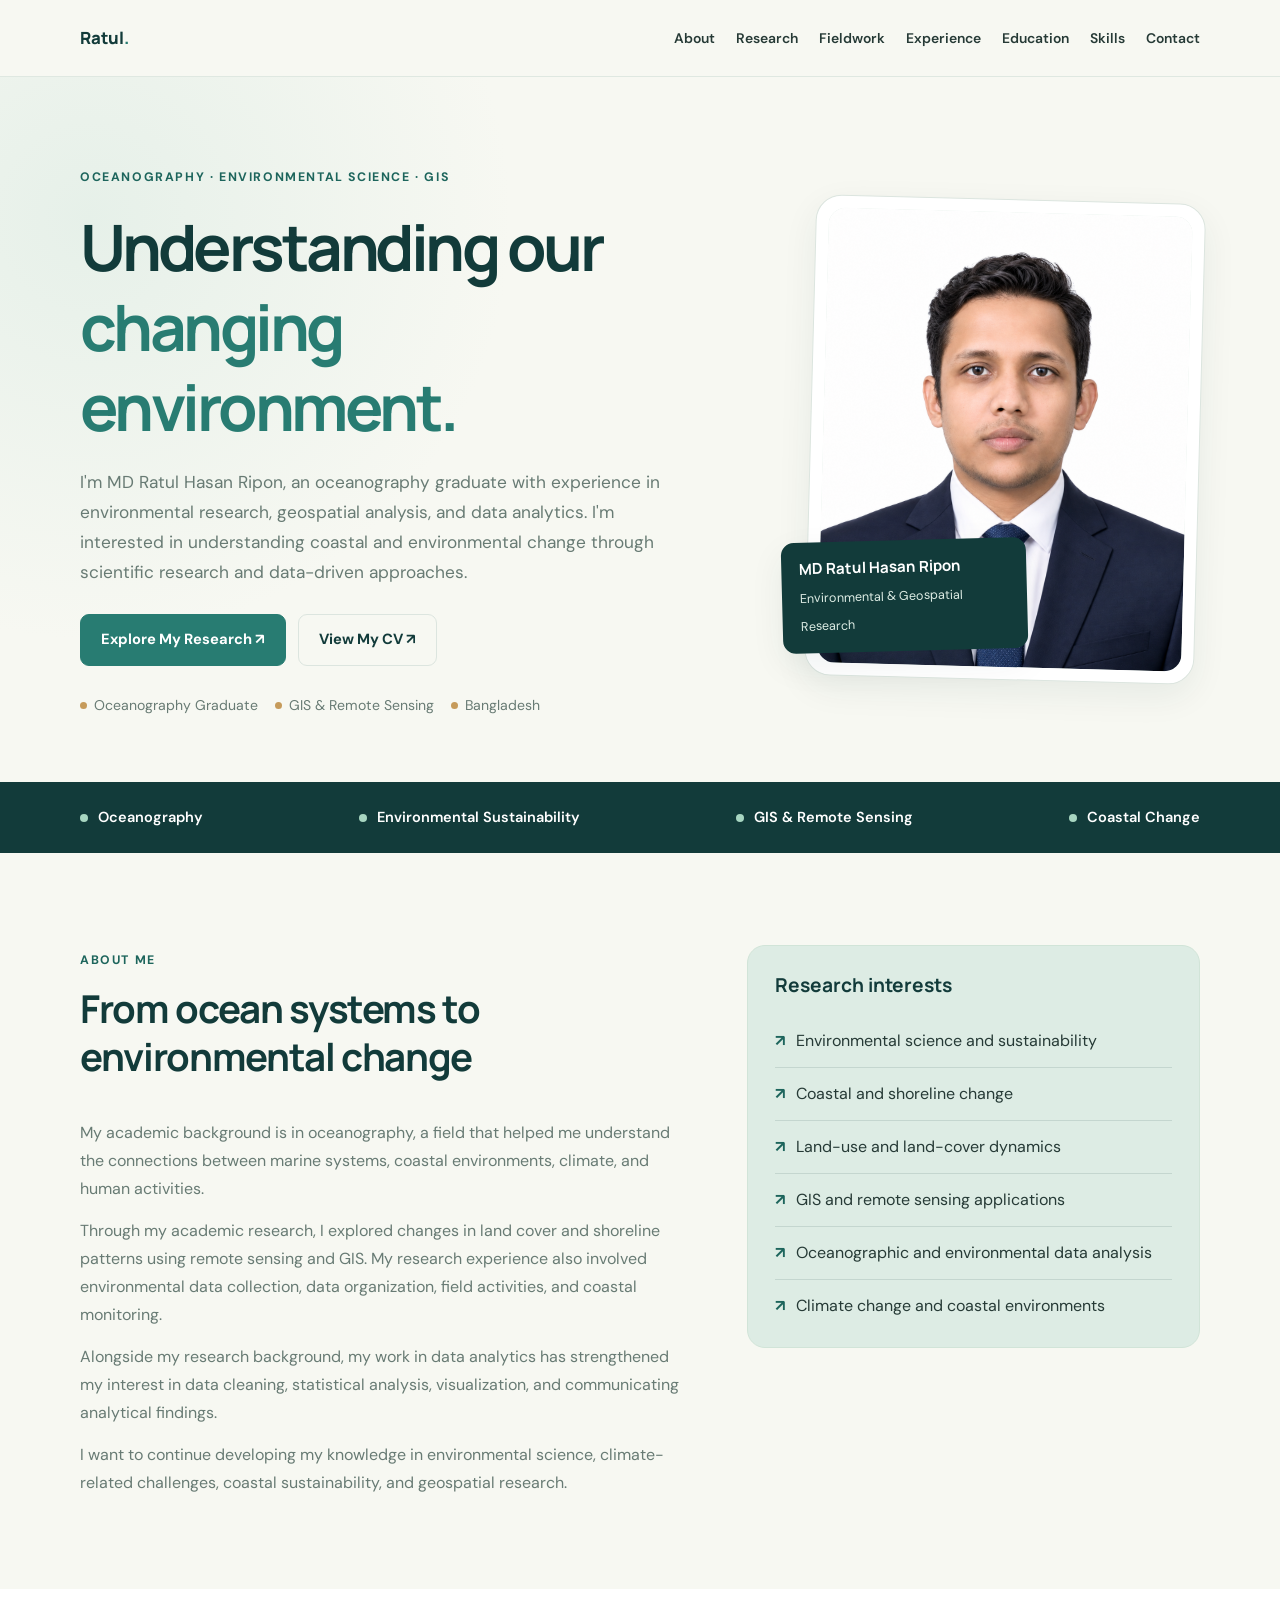
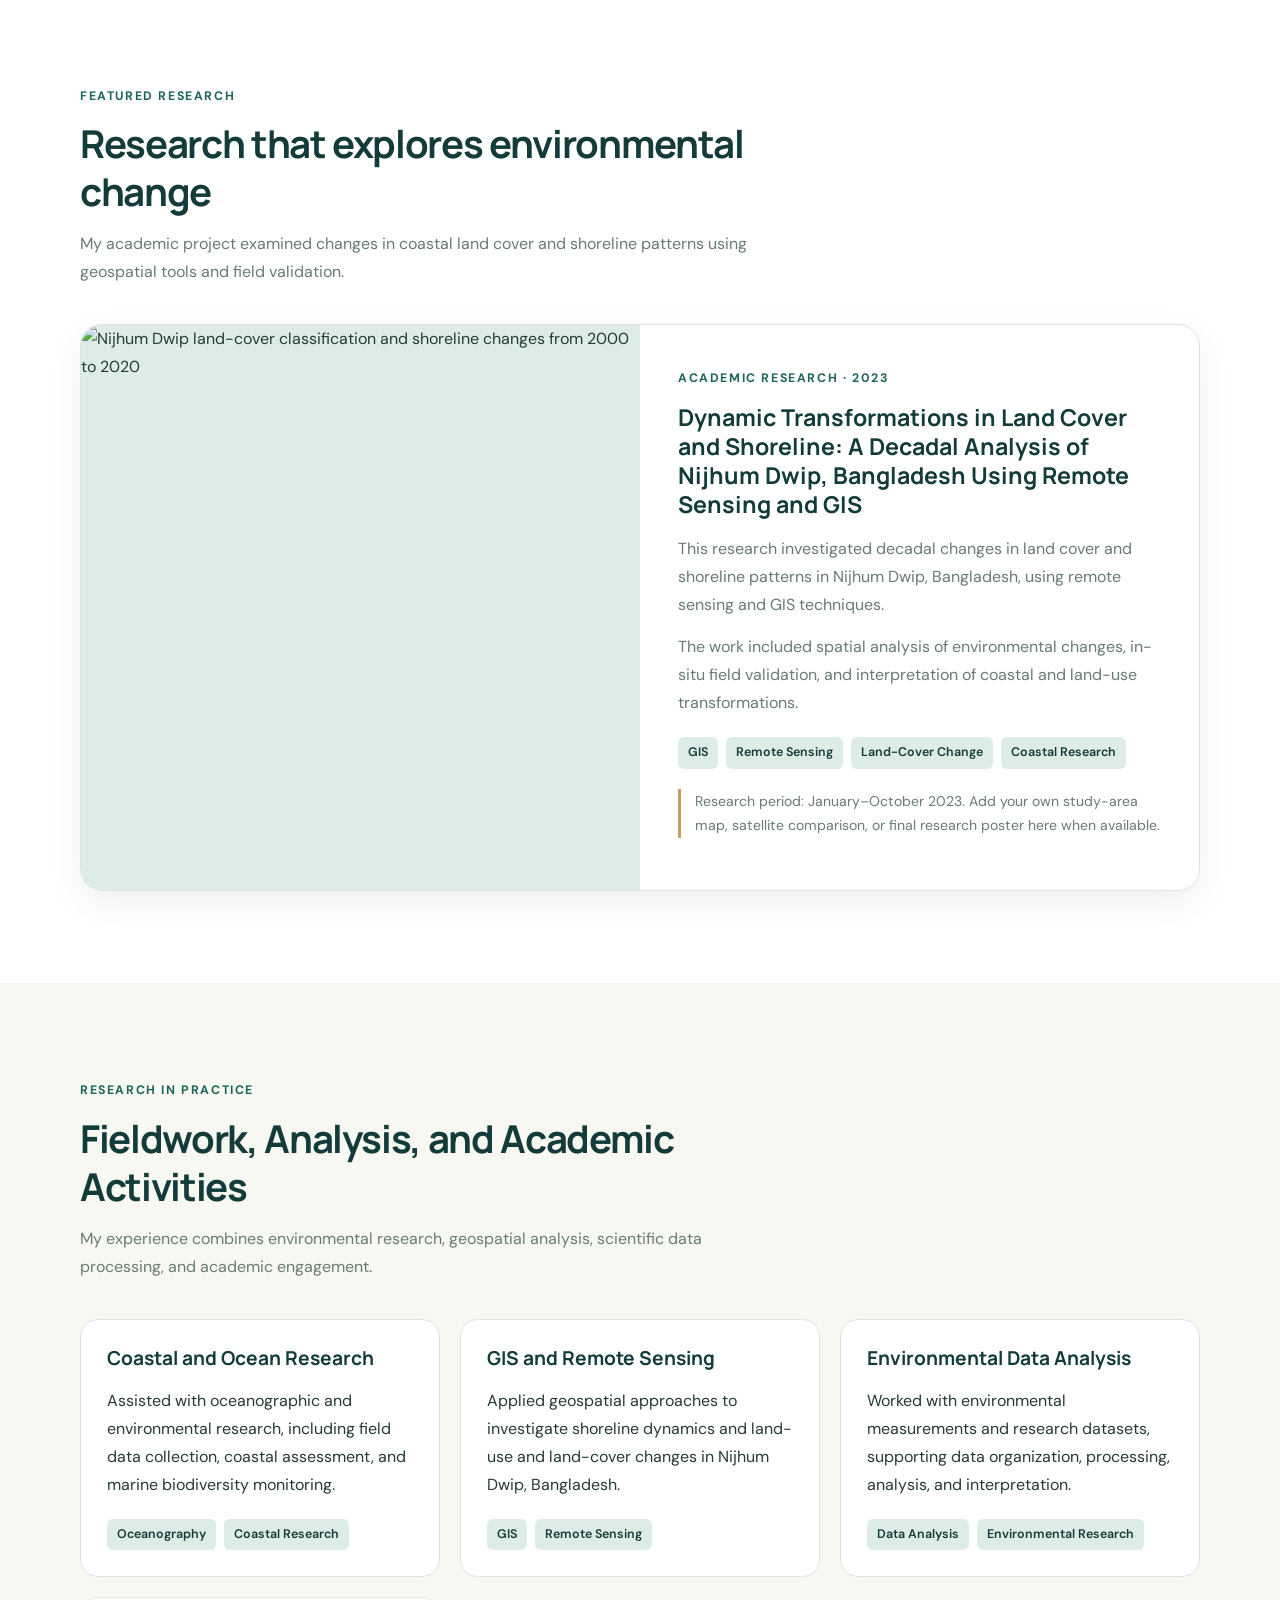
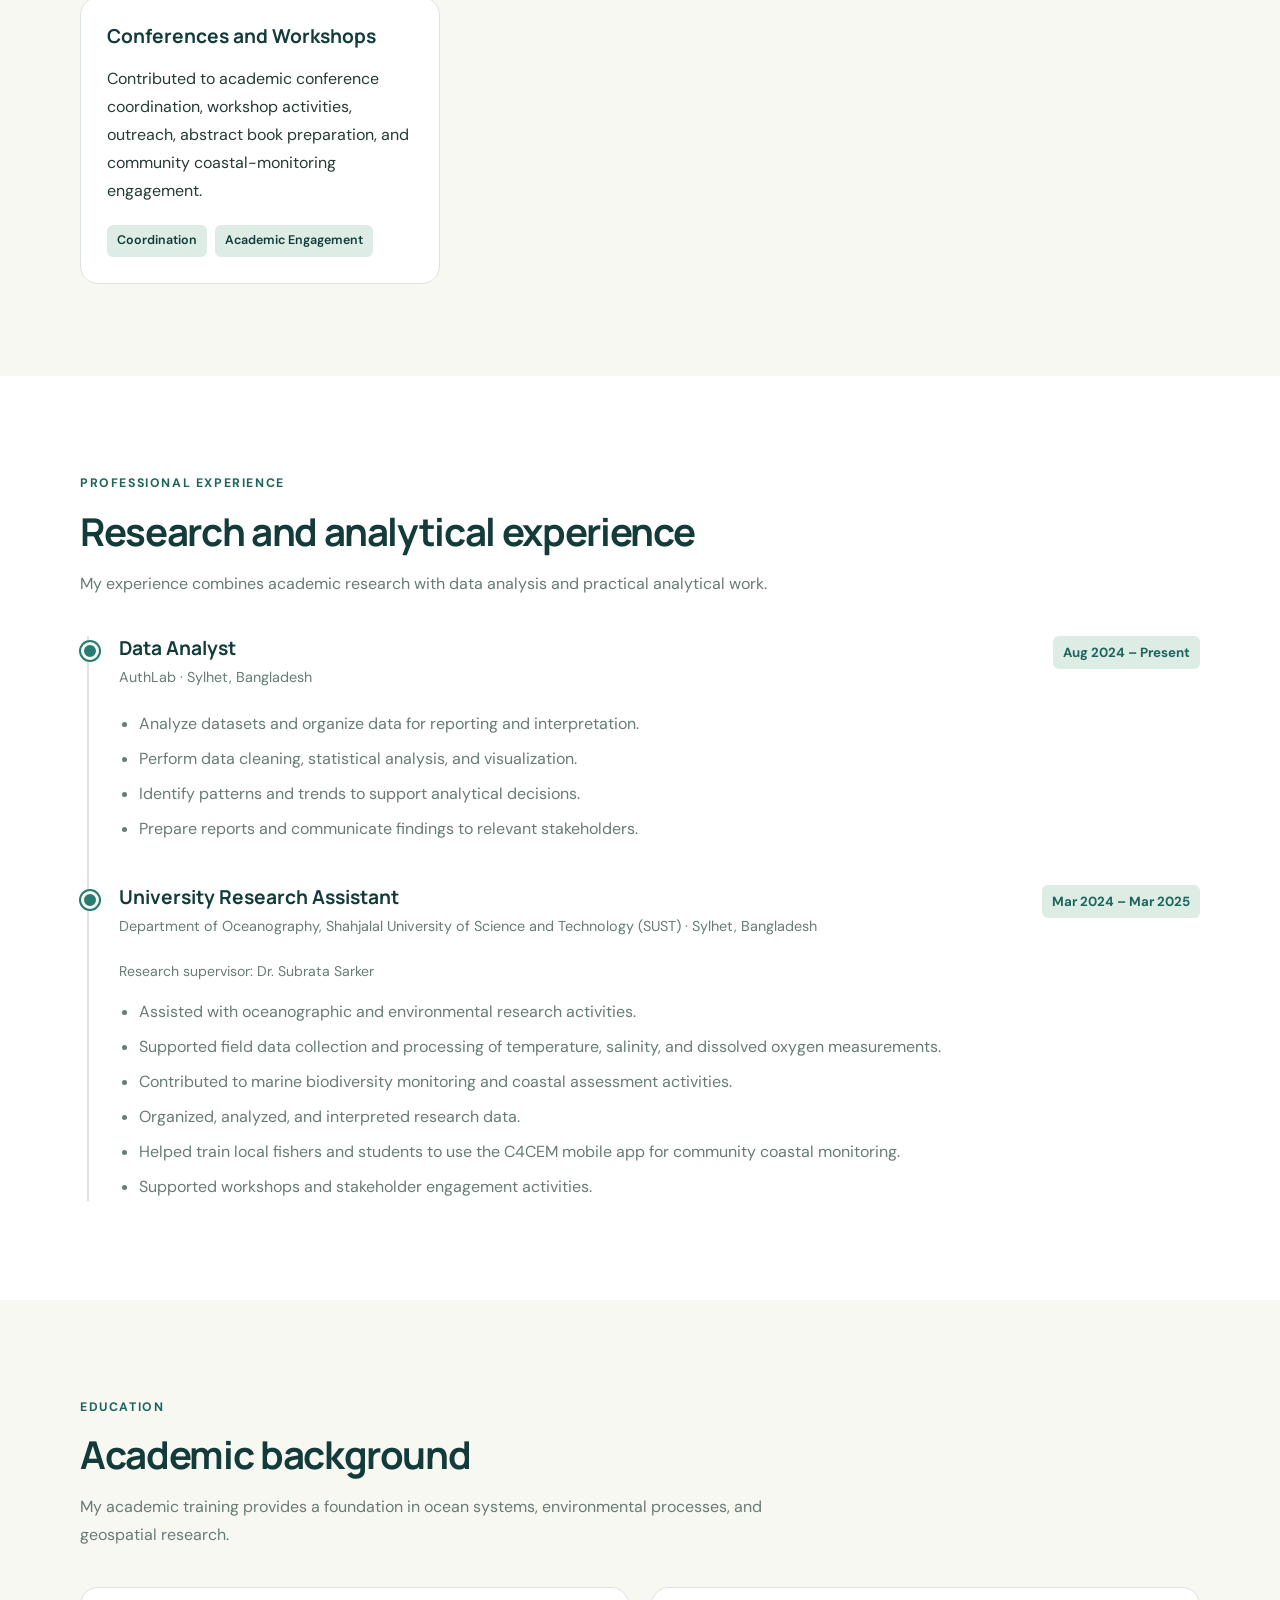
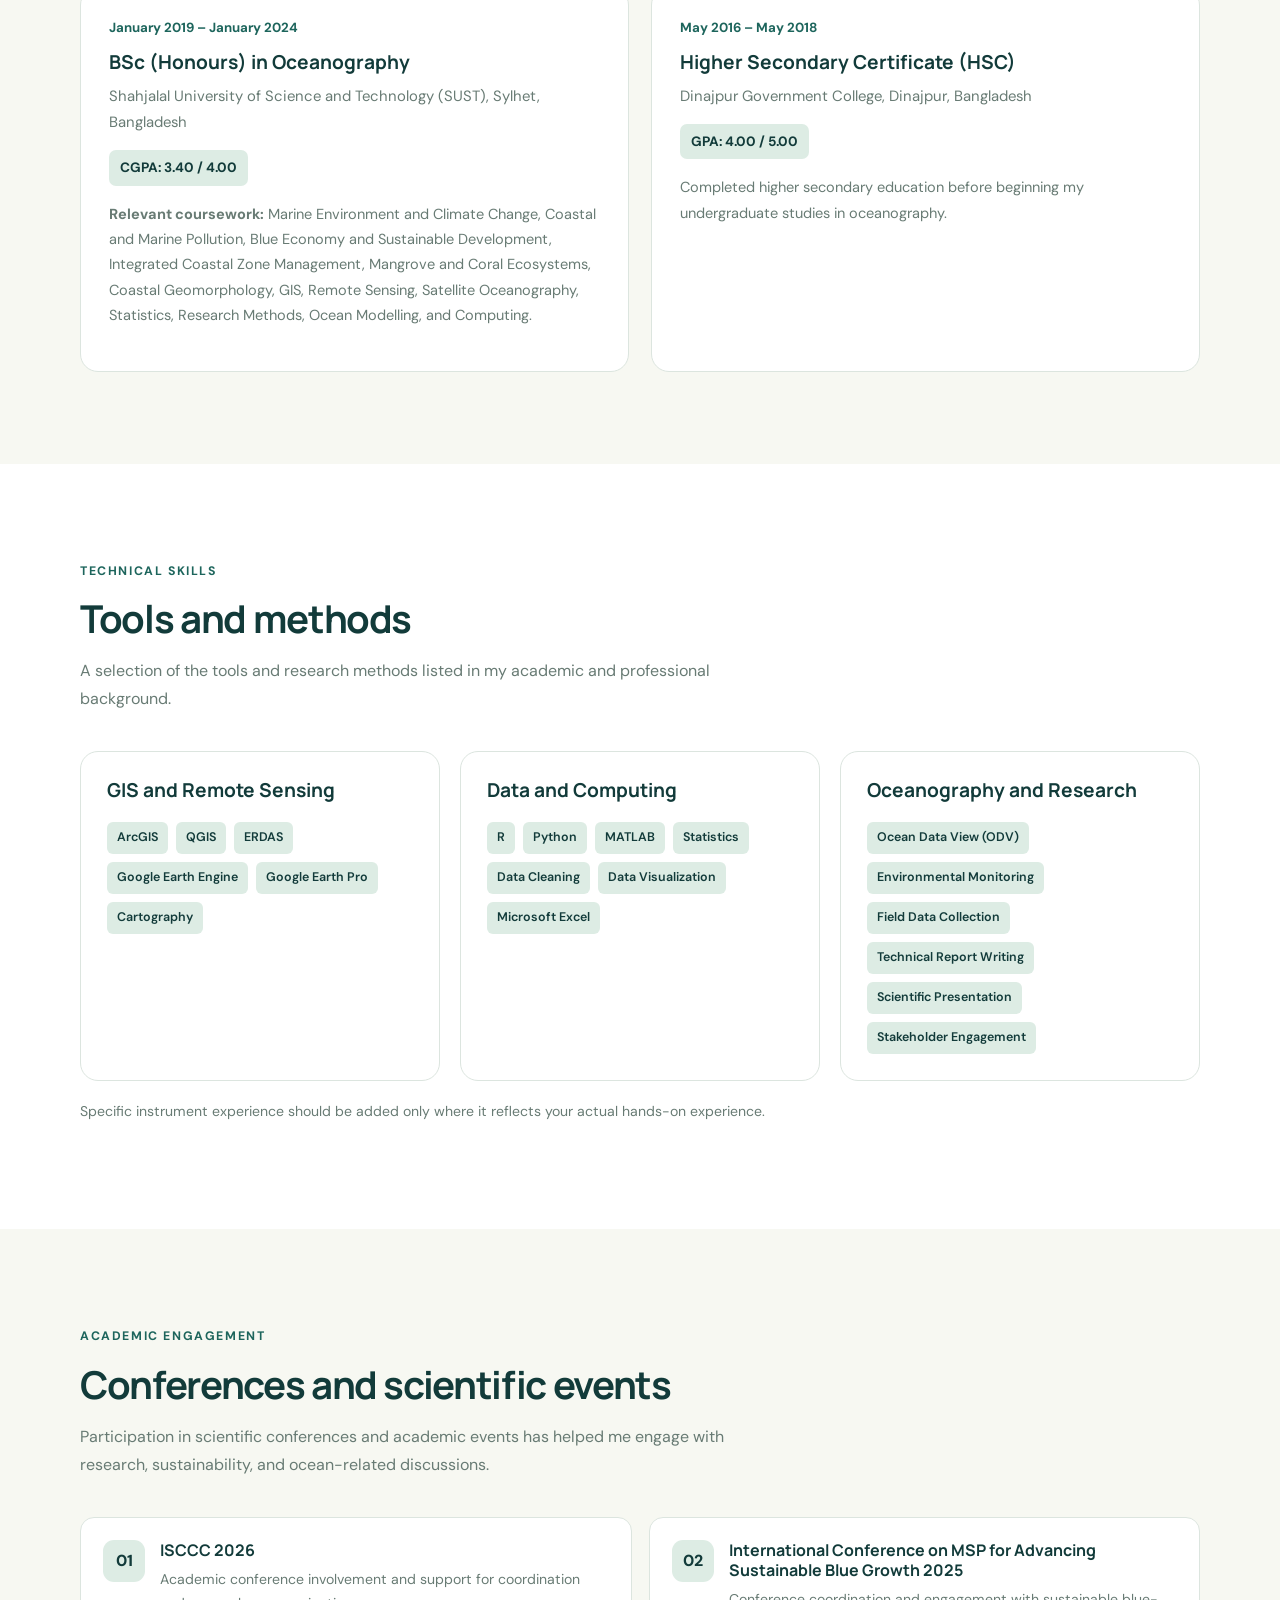
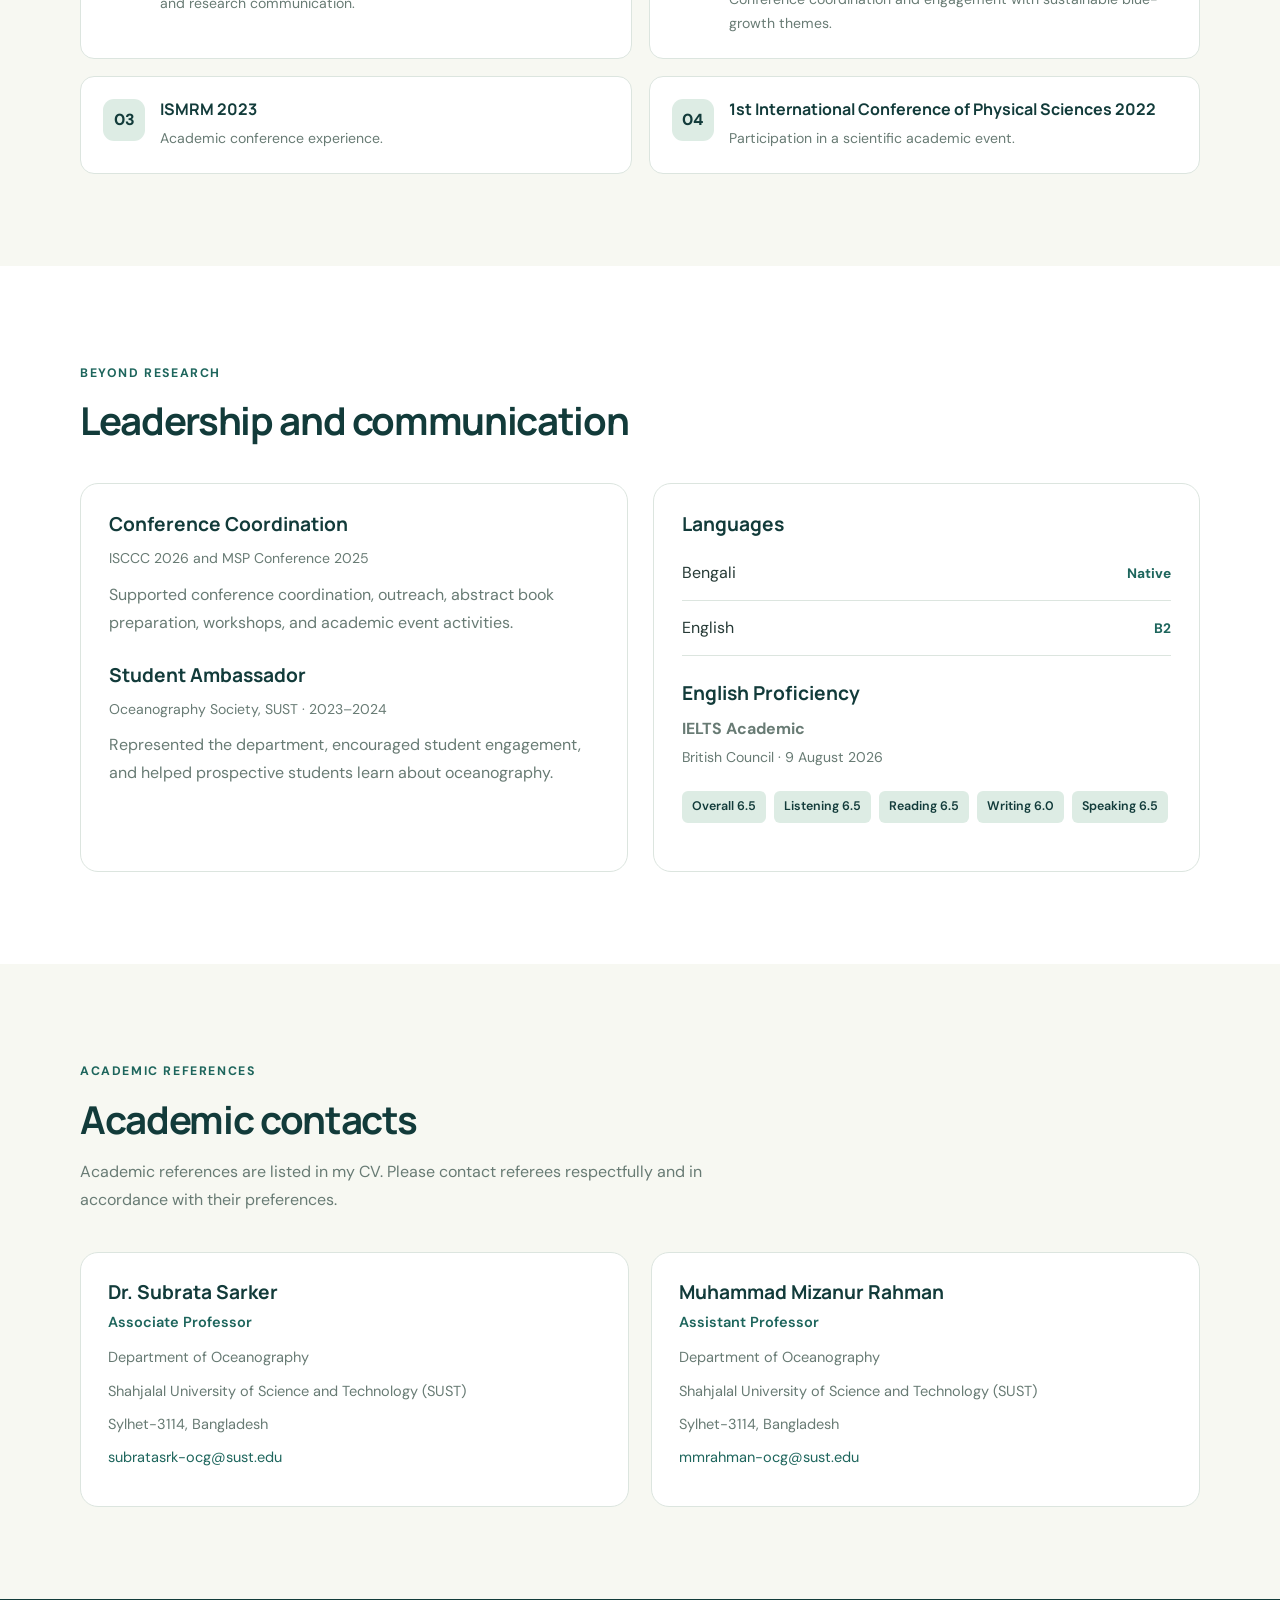
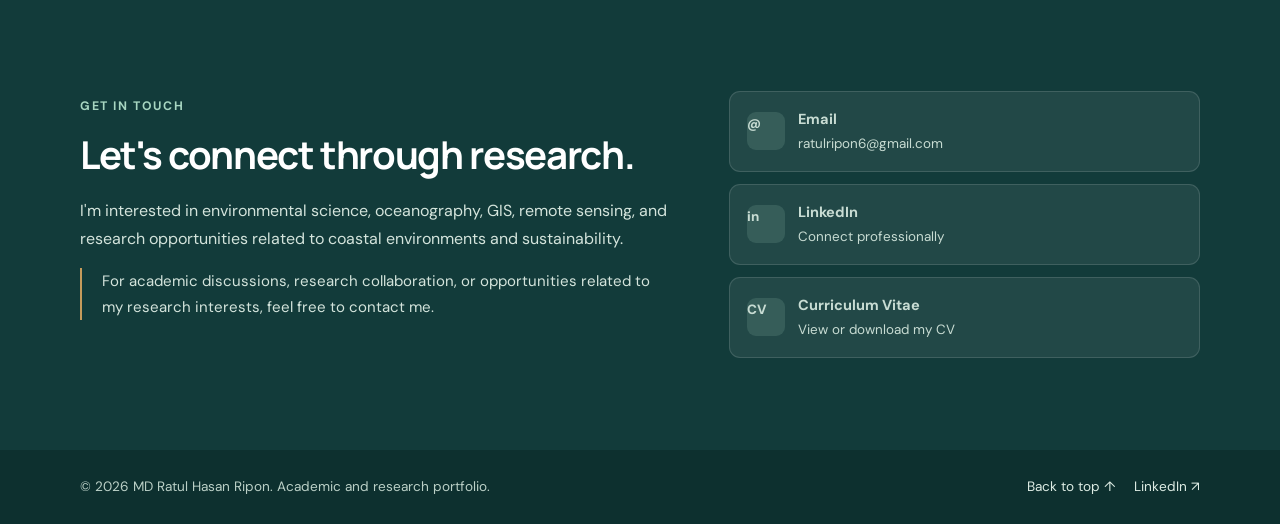
==== commit 4f5aa34b: "Update index.html" ====
--- a/index.html
+++ b/index.html
@@ -1247,8 +1247,8 @@
           
 <div class="project-visual">
   <img
-    src="assets/images/nijhum-dwip-research.jpg"
-    alt="GIS analysis of shoreline and land-cover changes in Nijhum Dwip, Bangladesh"
+    src="assets/images/nijhum-dwip-research.png"
+    alt="Nijhum Dwip land-cover classification and shoreline changes from 2000 to 2020"
     loading="lazy"
   >
 </div>
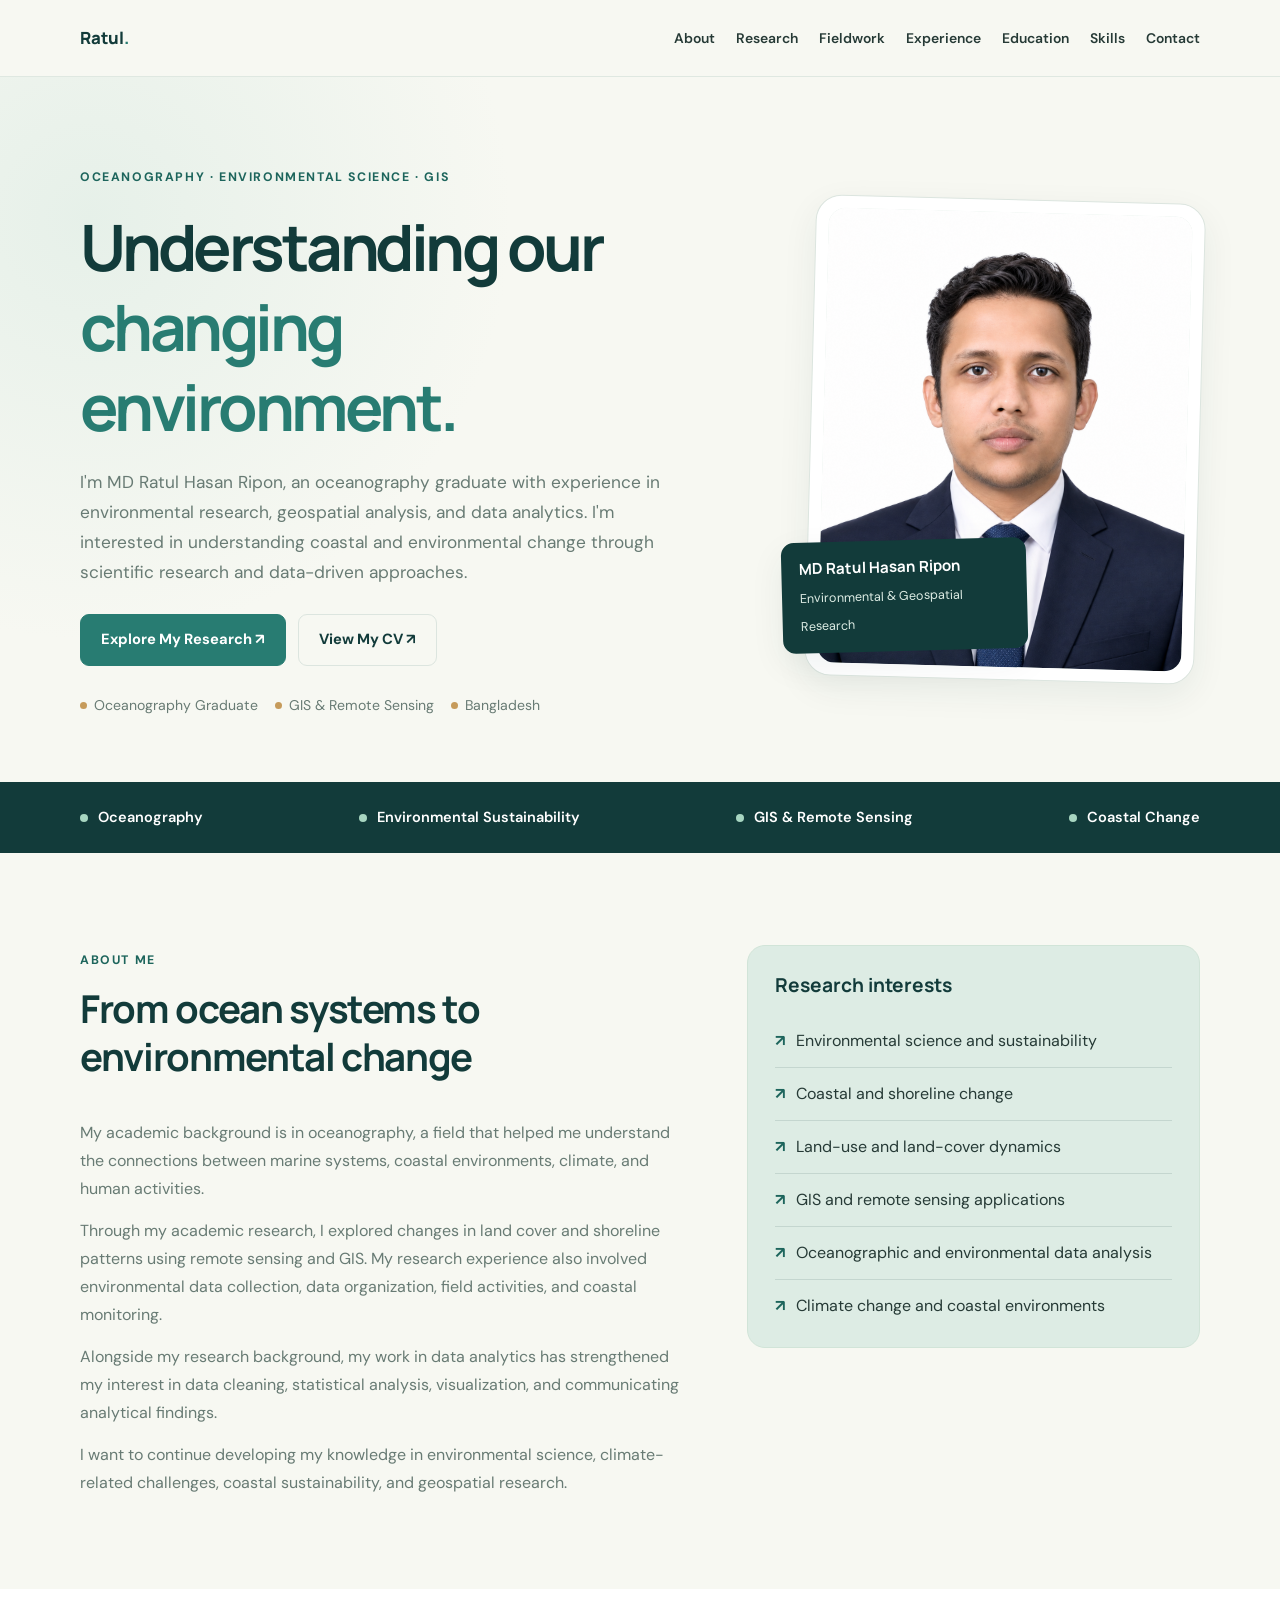
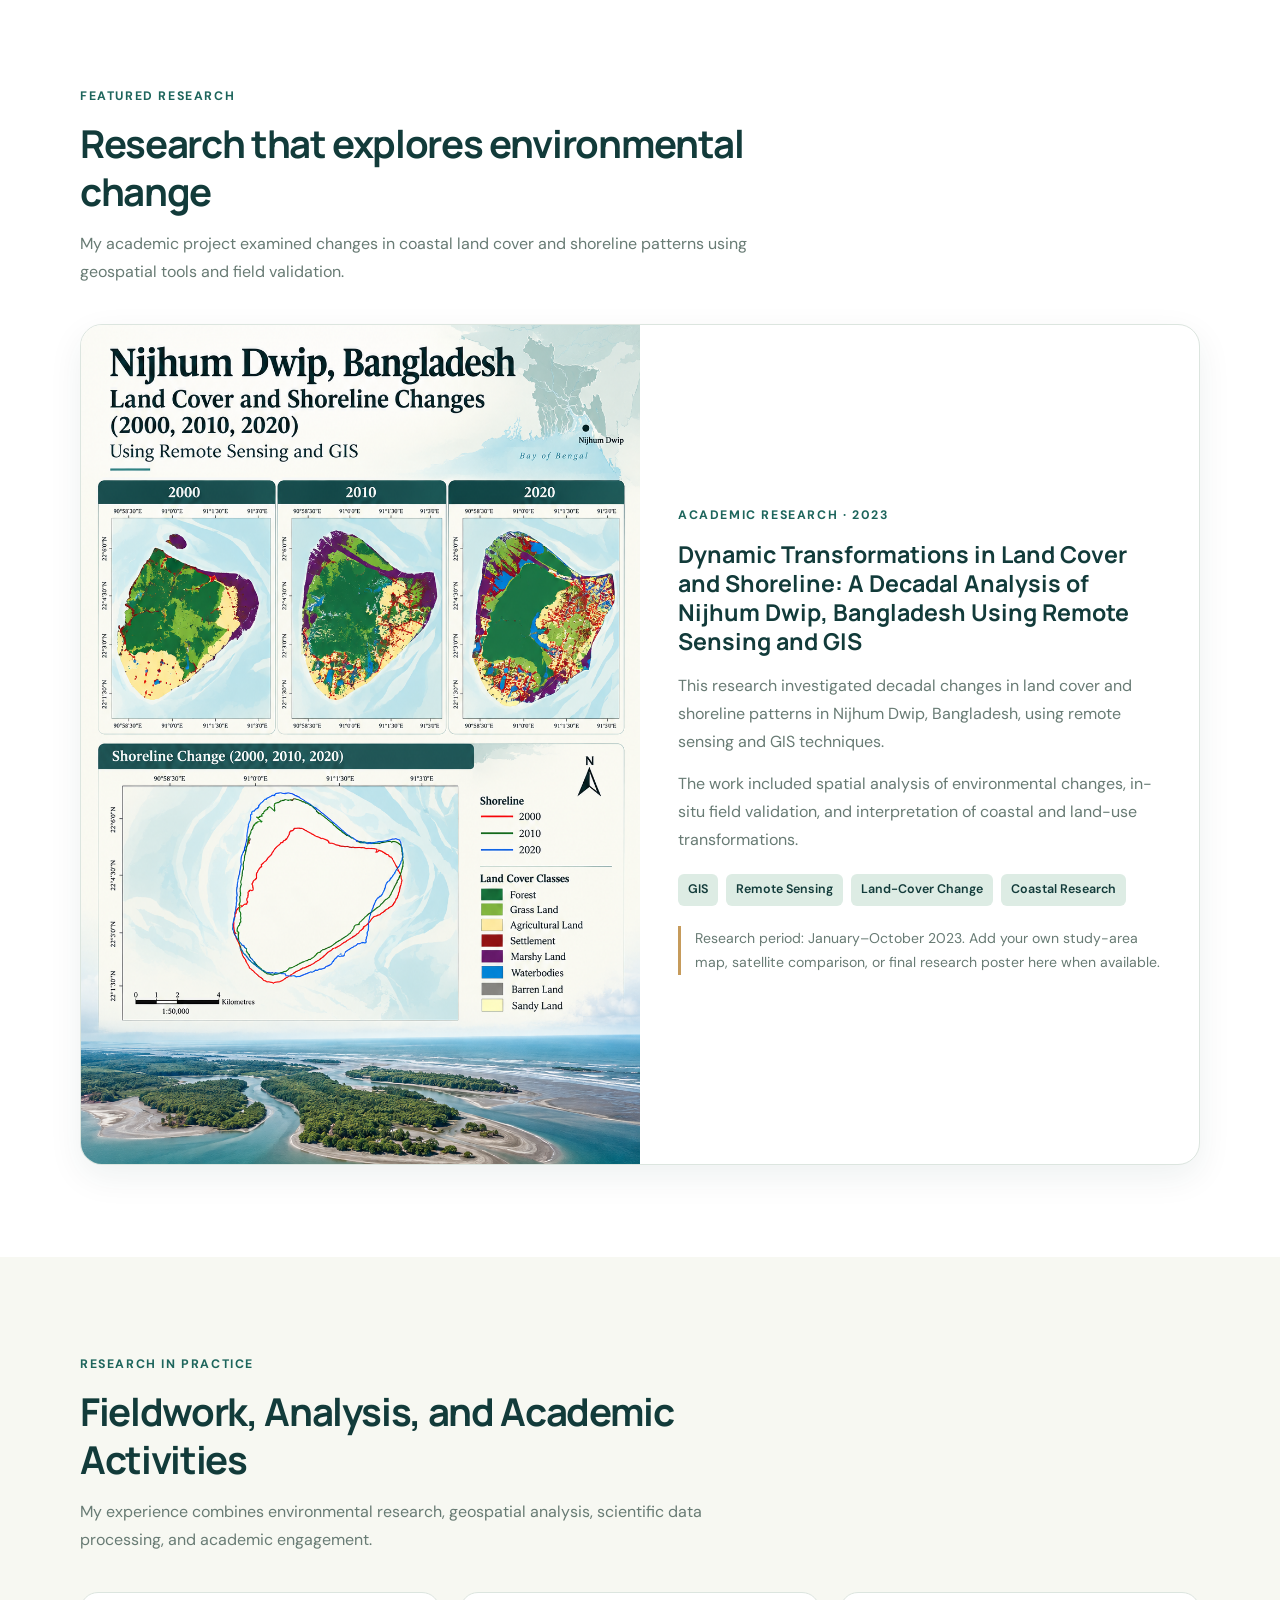
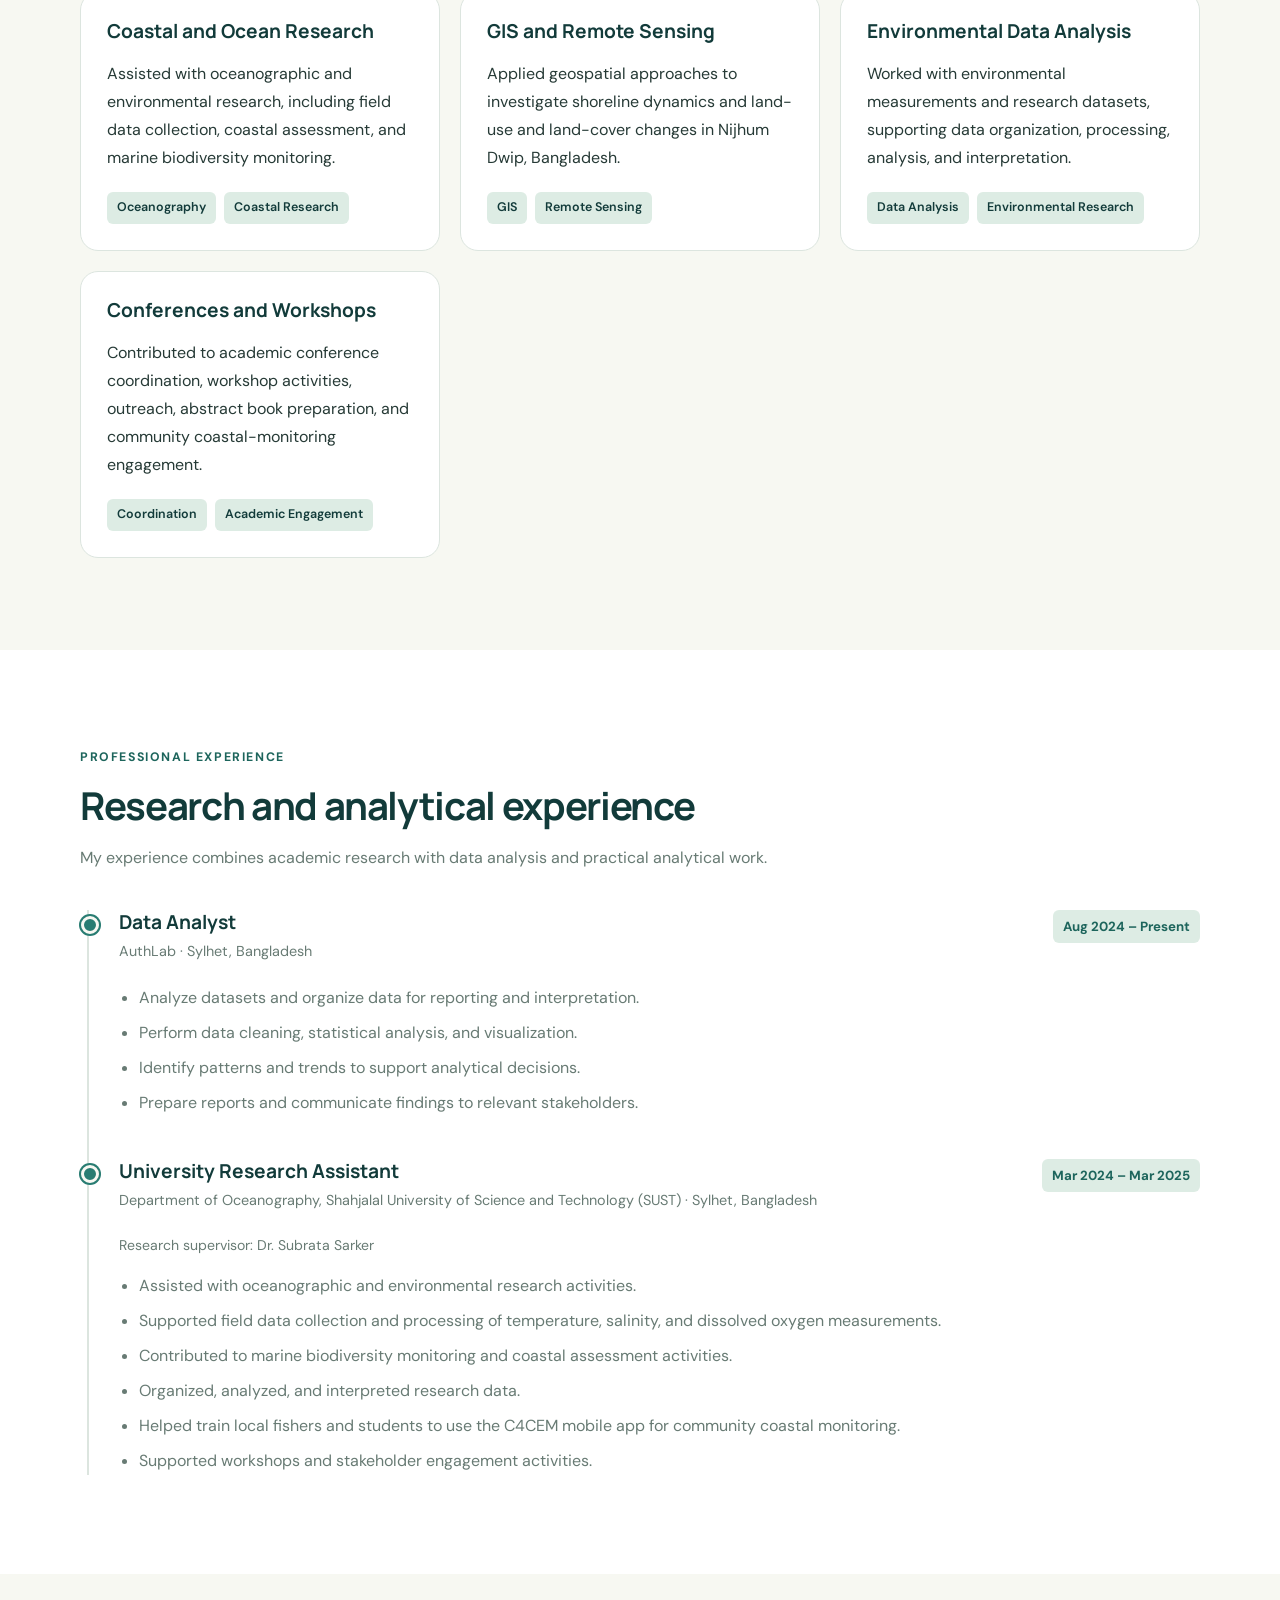
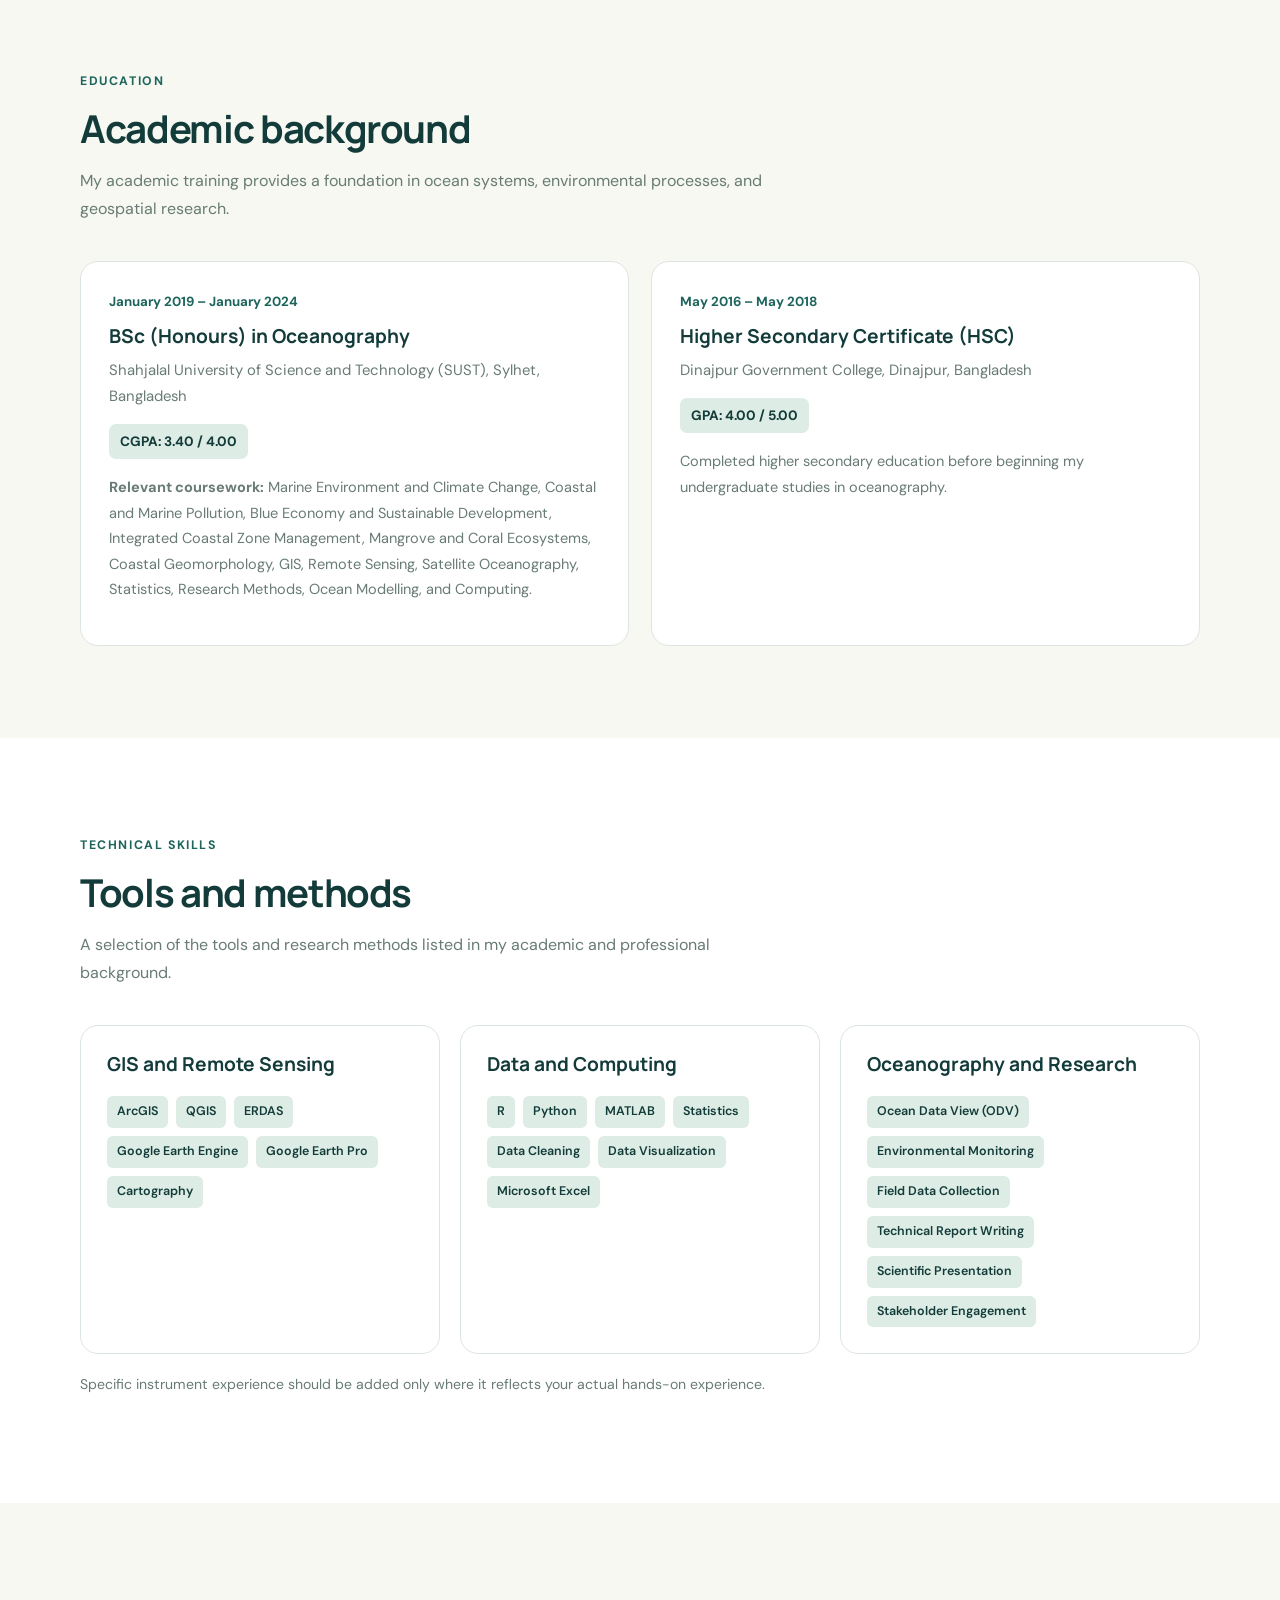
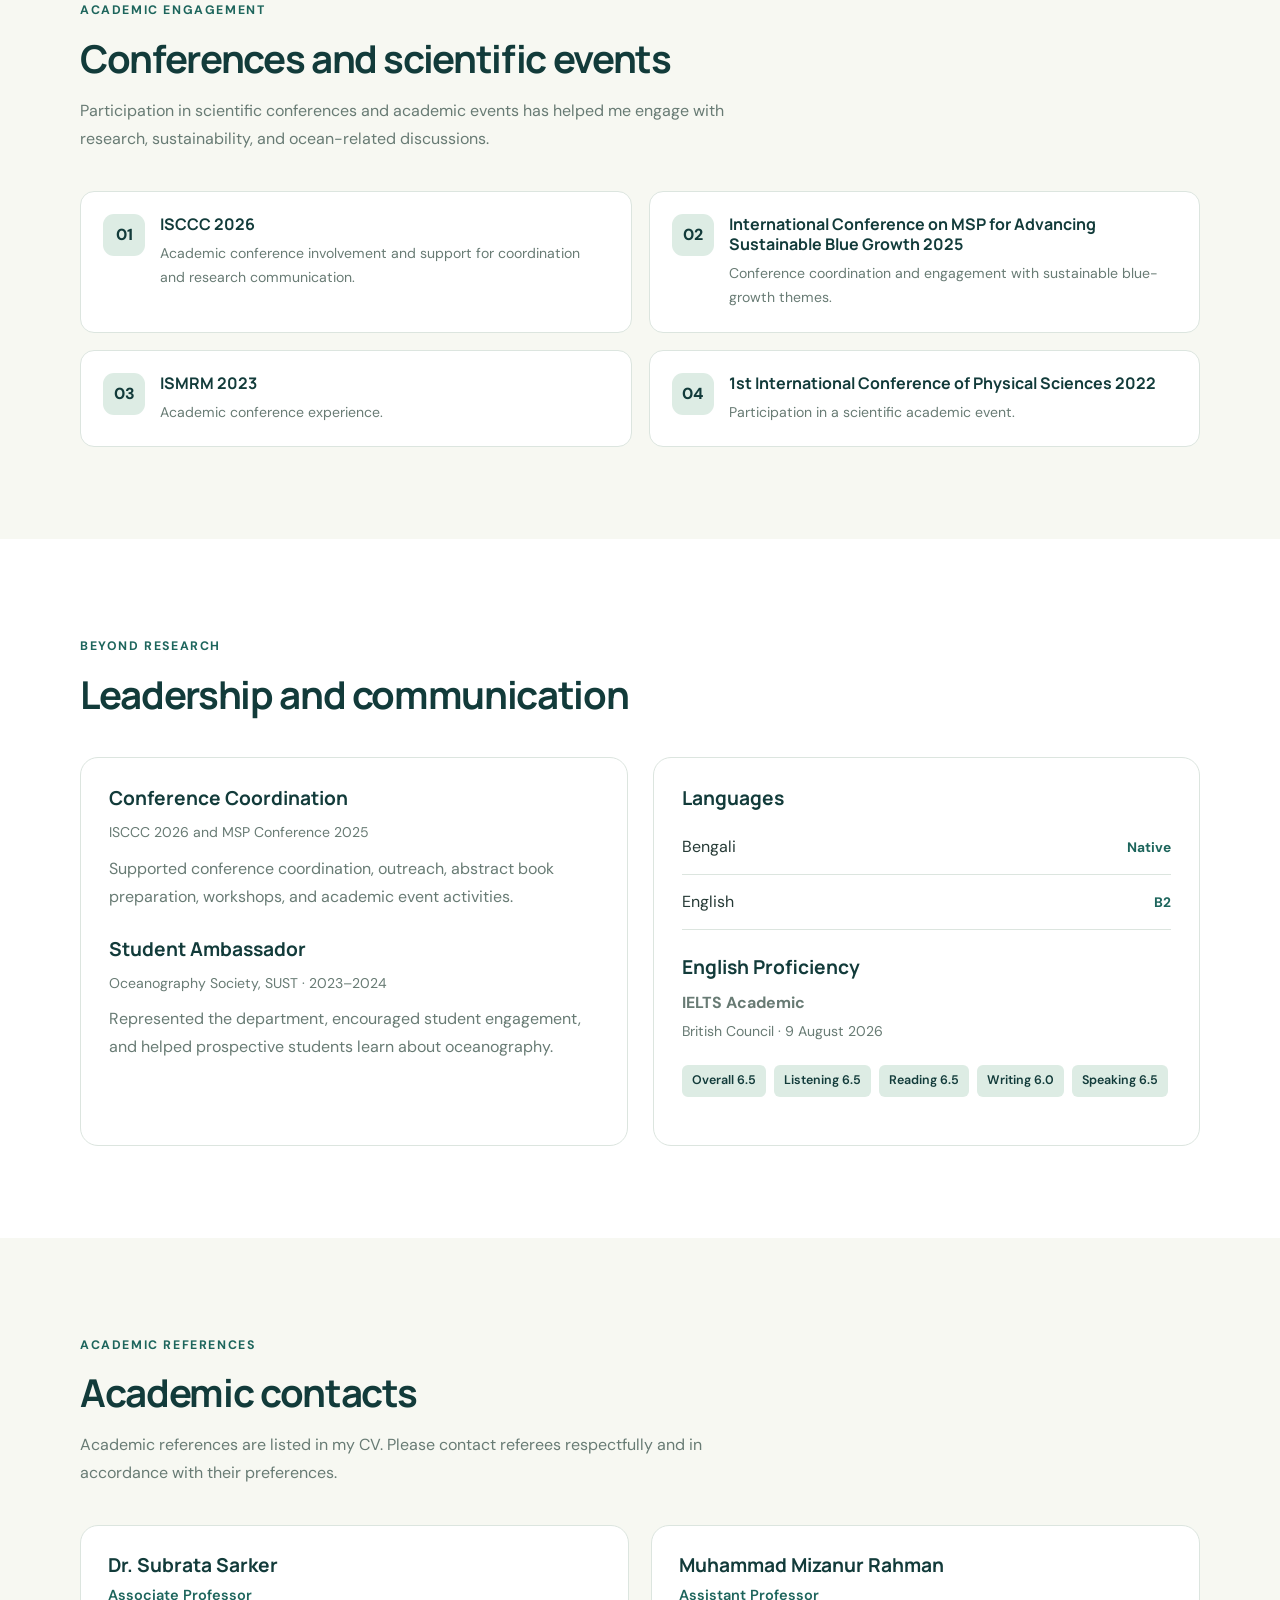
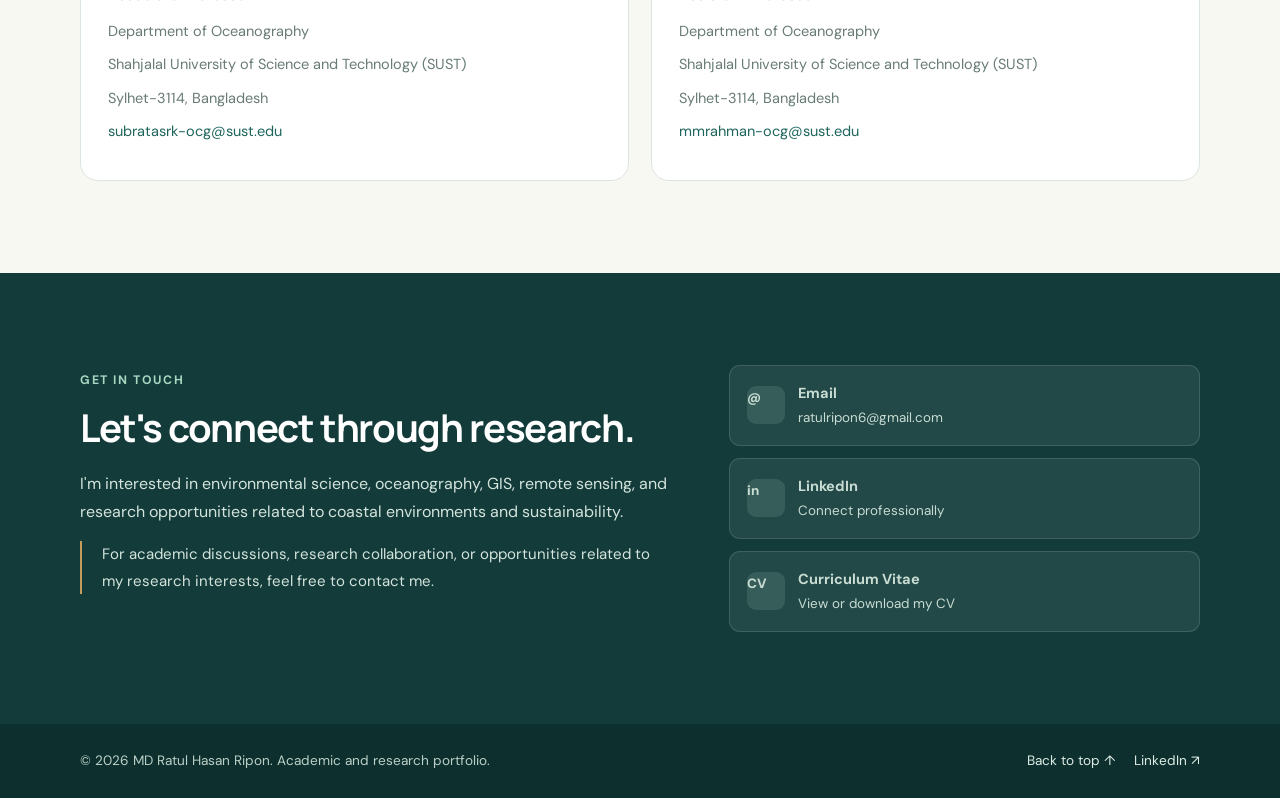
==== commit 7cb6bedb: "Update index.html" ====
--- a/index.html
+++ b/index.html
@@ -1247,7 +1247,7 @@
           
 <div class="project-visual">
   <img
-    src="assets/images/nijhum-dwip-research.png"
+    src="assets/nijhum-dwip-research.png"
     alt="Nijhum Dwip land-cover classification and shoreline changes from 2000 to 2020"
     loading="lazy"
   >
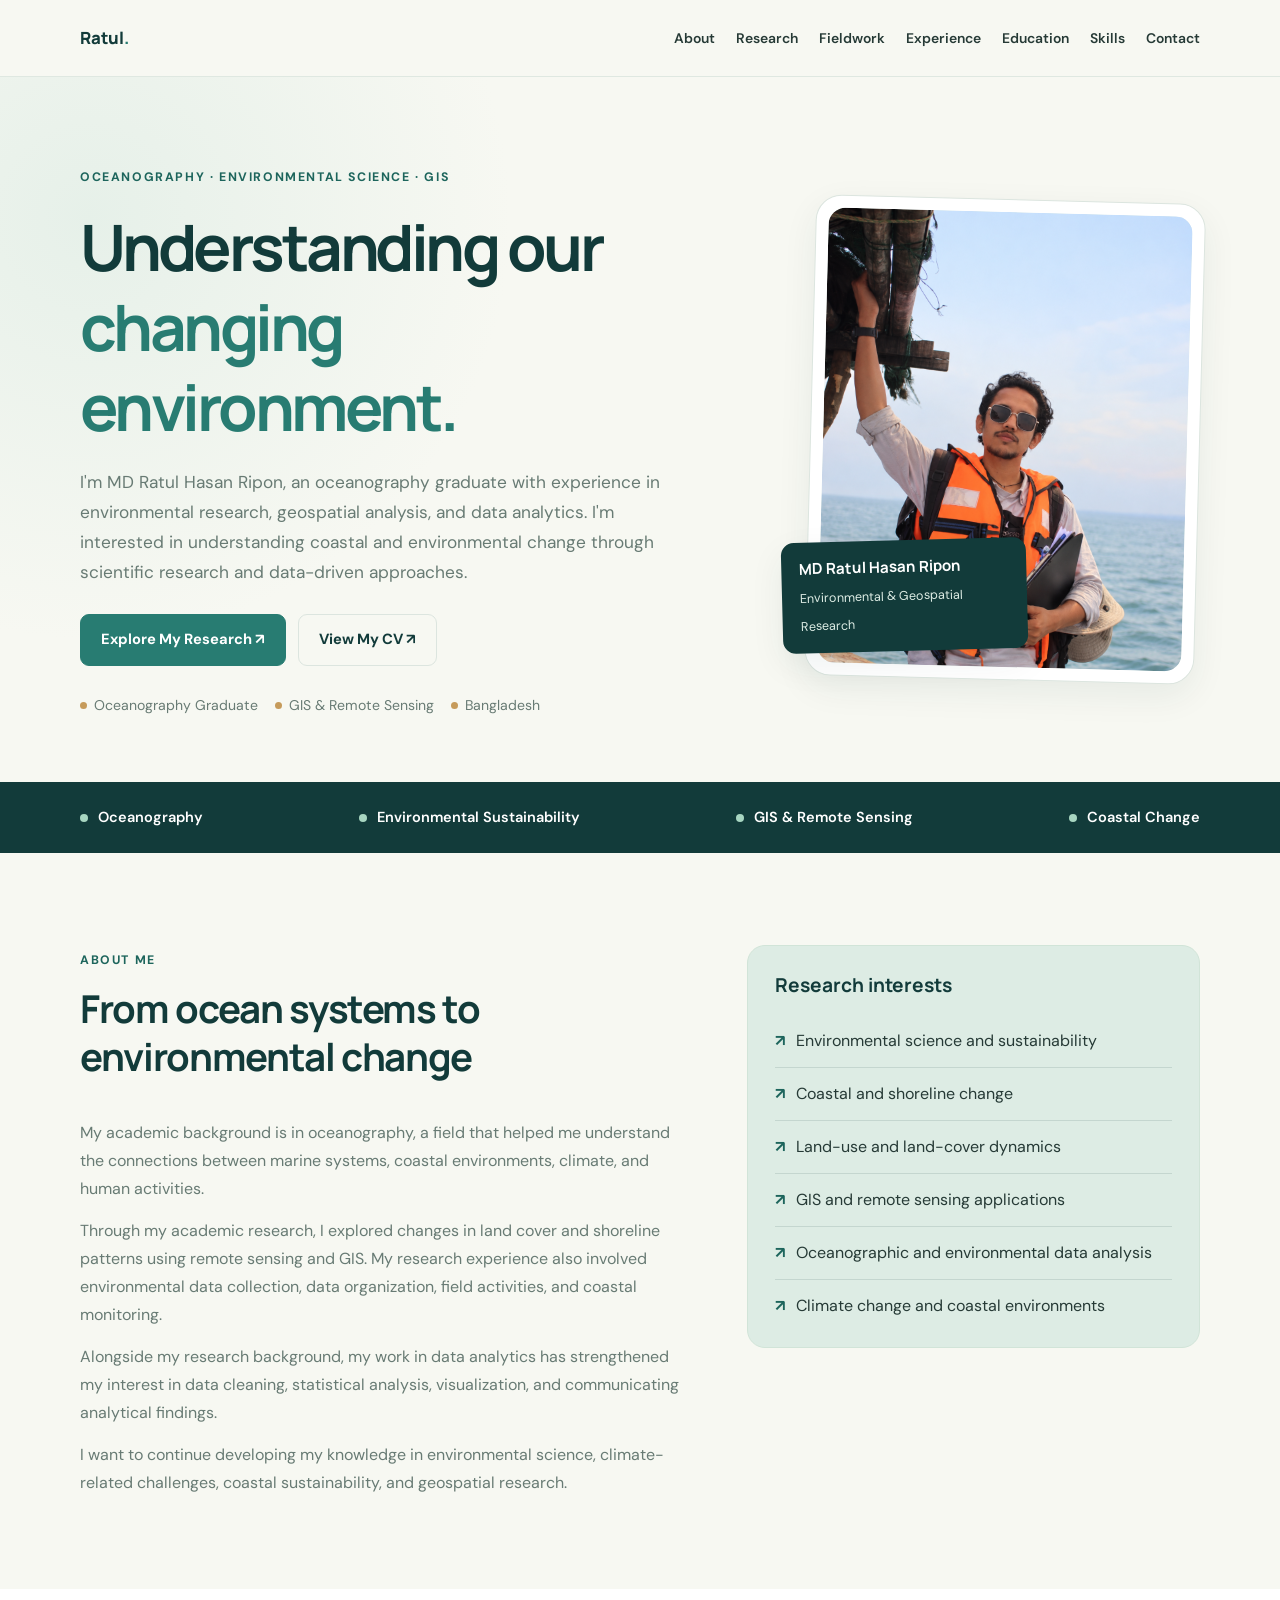
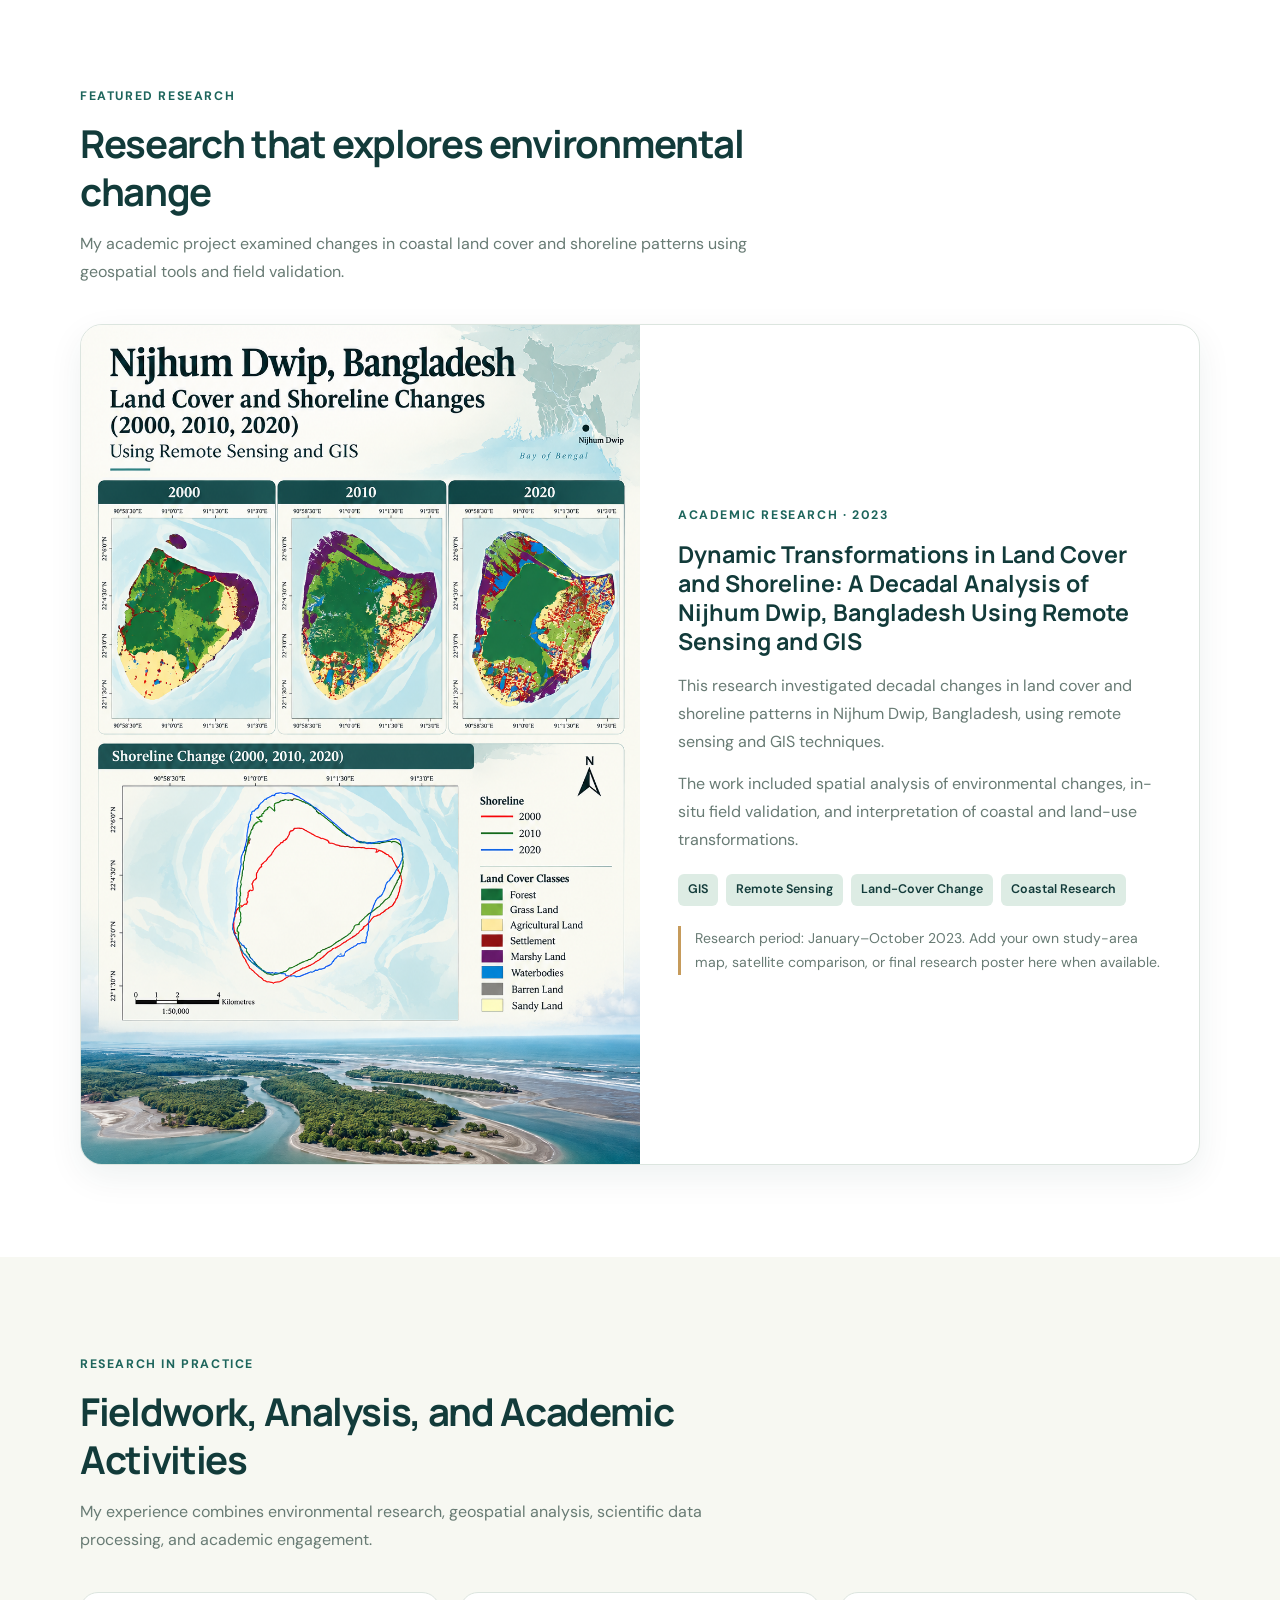
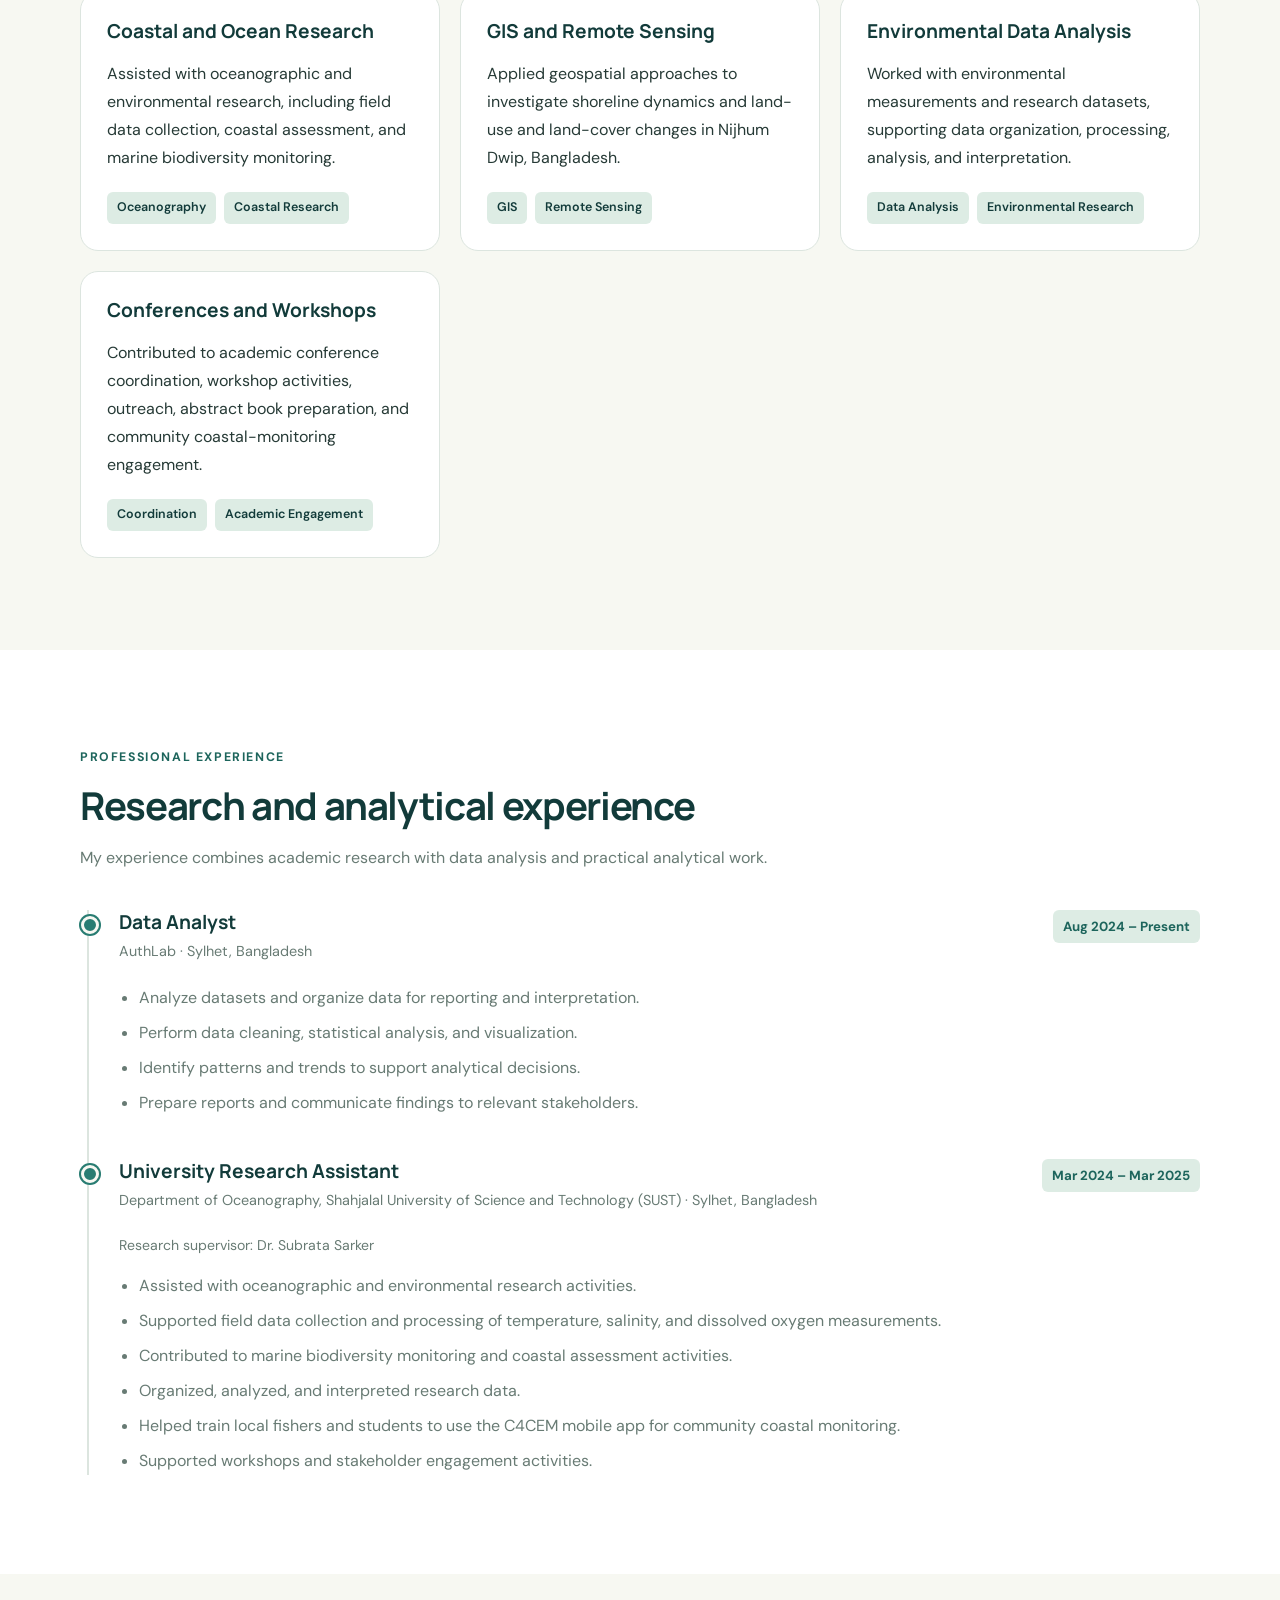
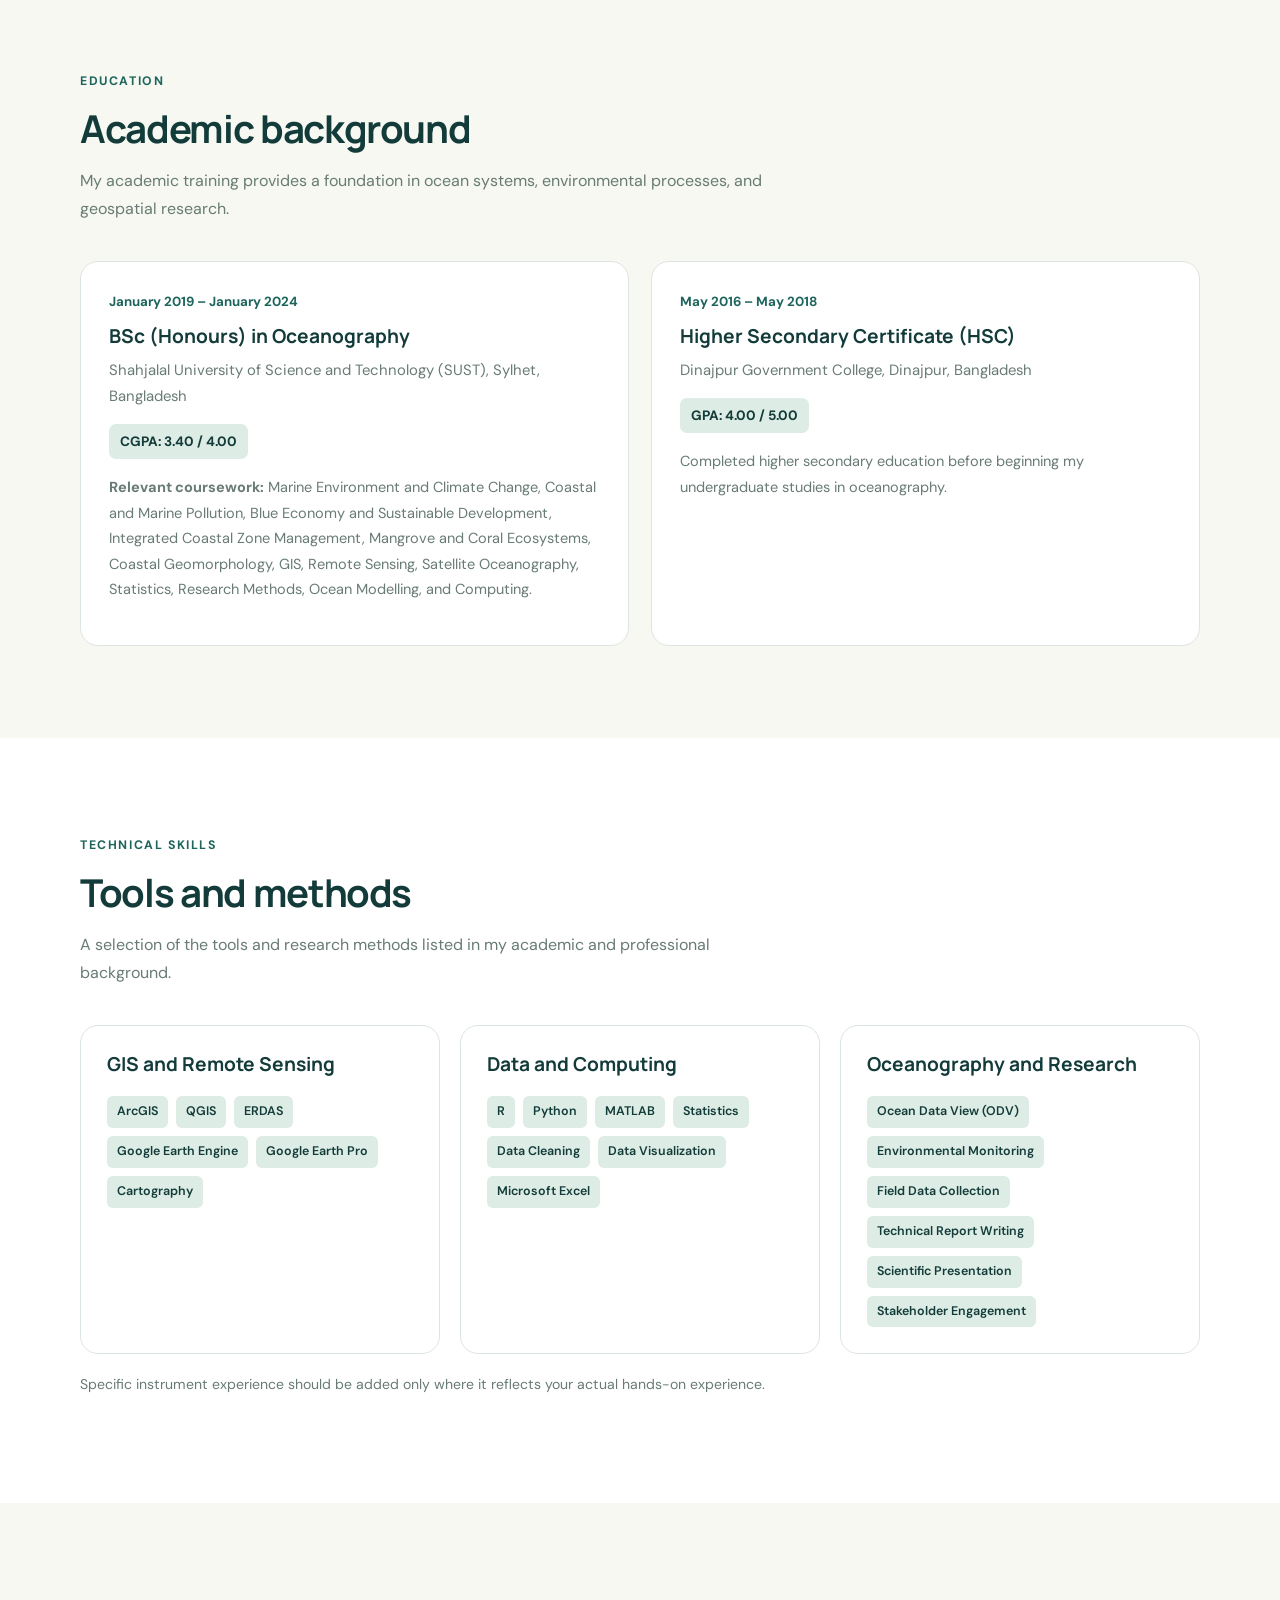
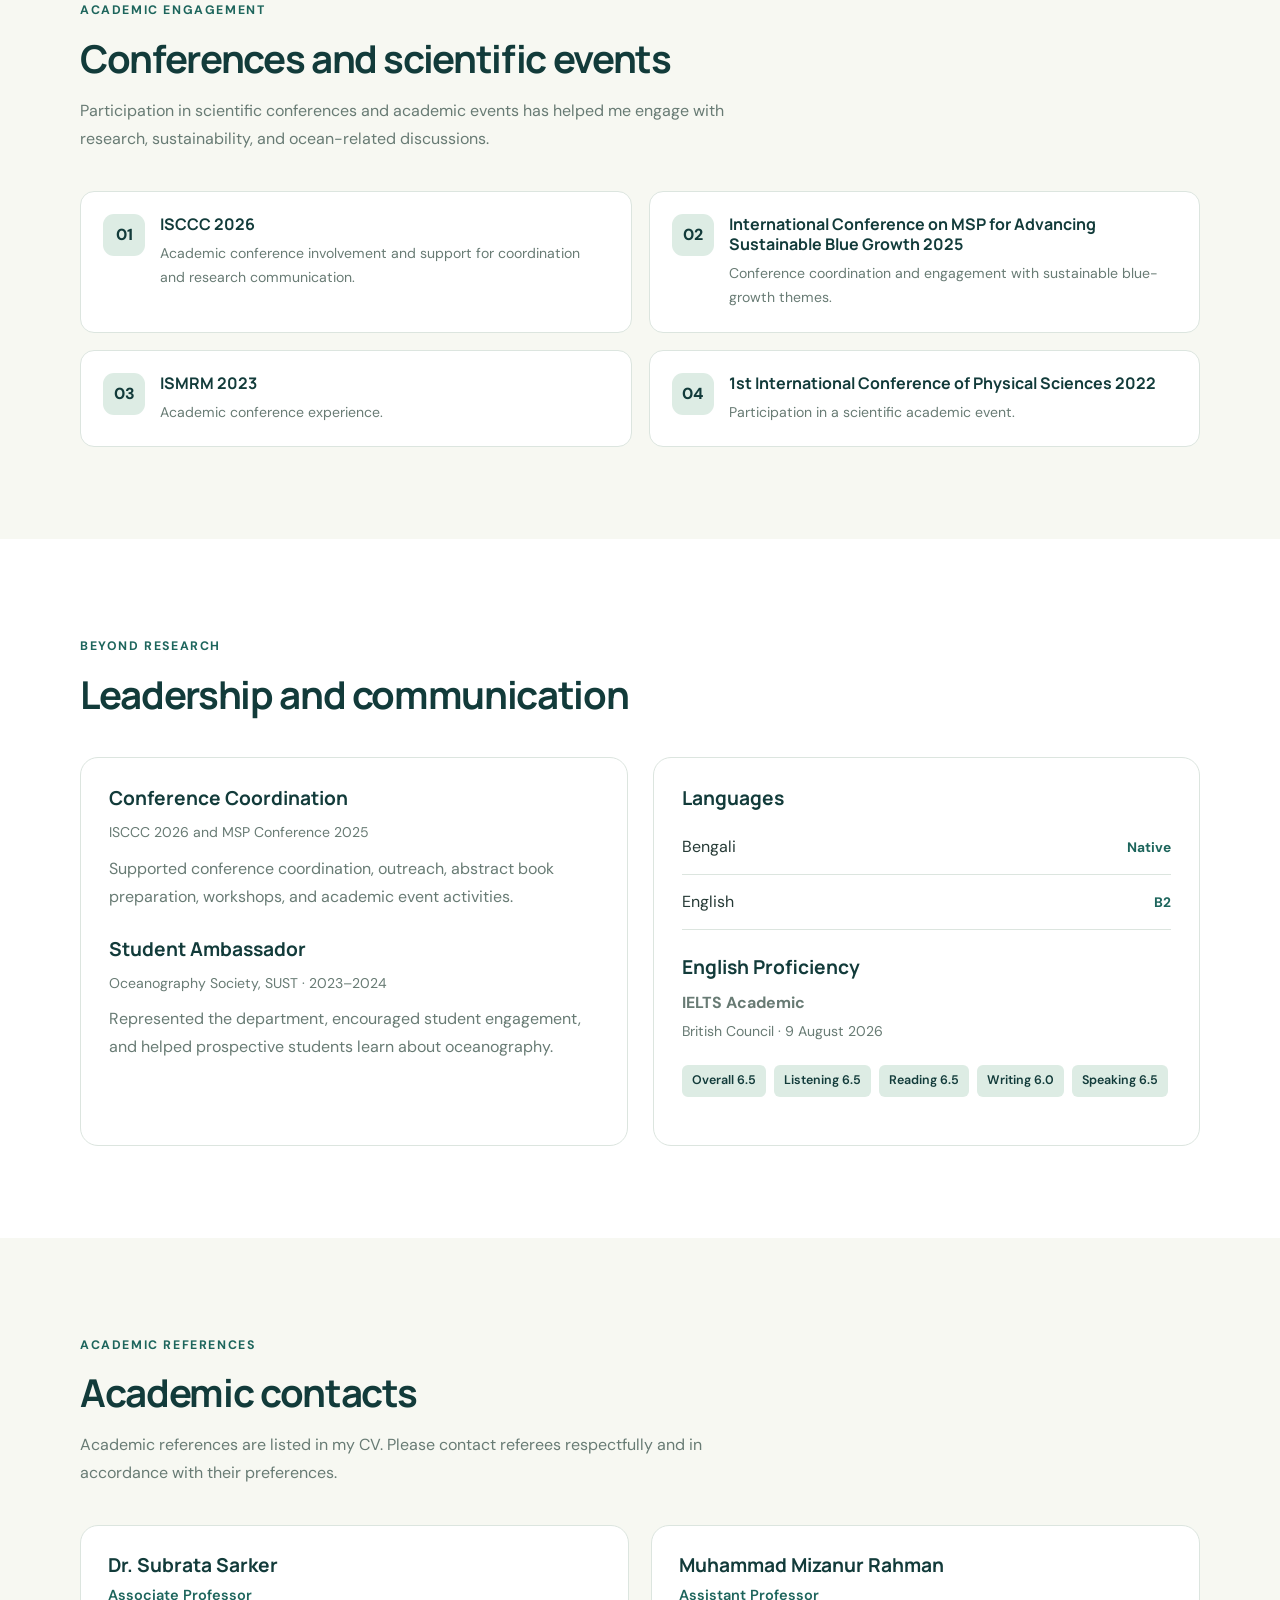
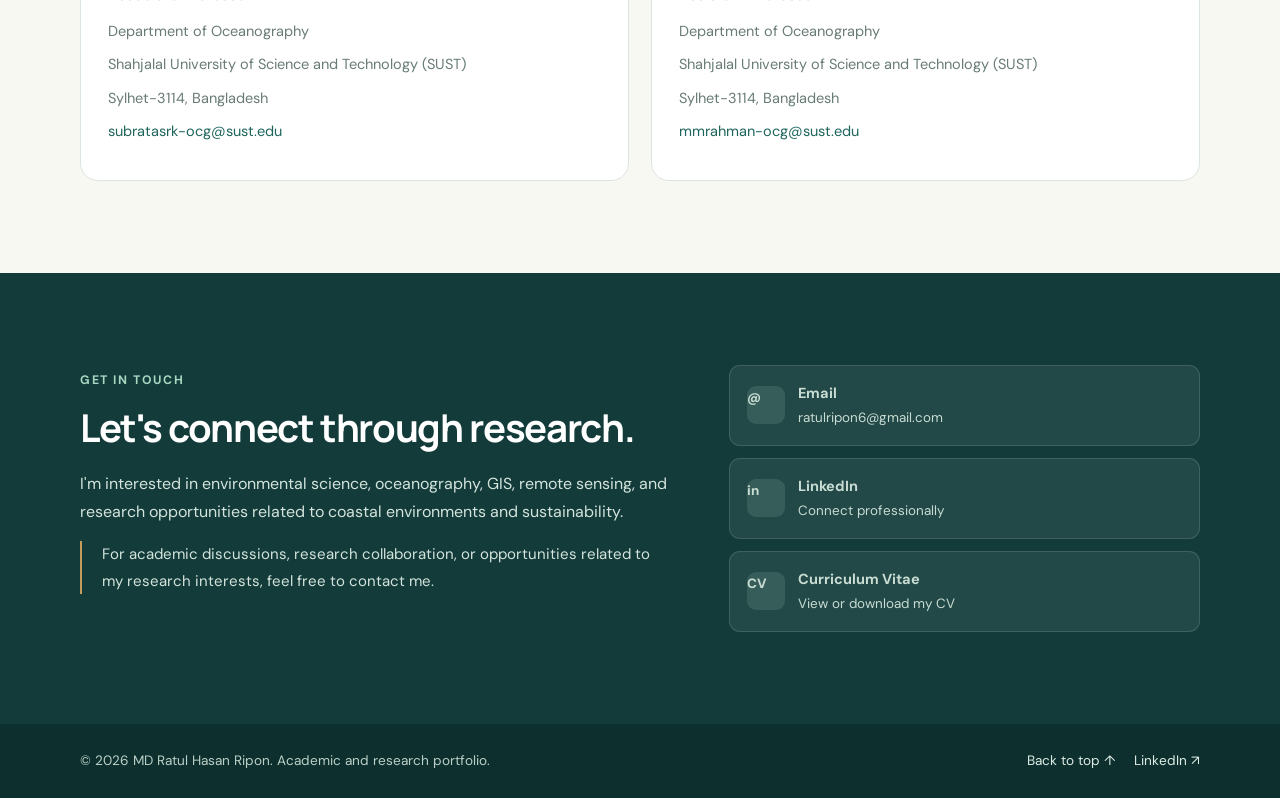
==== commit 1ea7e861: "Update index.html" ====
--- a/index.html
+++ b/index.html
@@ -14,7 +14,7 @@
   <meta property="og:description" content="Explore my academic background, environmental research, GIS projects, and experience in oceanography.">
   <meta property="og:type" content="website">
   <meta property="og:url" content="https://ratulripon.github.io/">
-  <meta property="og:image" content="https://ratulripon.github.io/assets/profile.jpg">
+  <meta property="og:image" content="https://ratulripon.github.io/assets/profile.png">
 
   <link rel="preconnect" href="https://fonts.googleapis.com">
   <link rel="preconnect" href="https://fonts.gstatic.com" crossorigin>
@@ -1156,7 +1156,7 @@
           <div class="hero-photo-frame">
             <img
               class="hero-photo"
-              src="assets/profile.jpg"
+              src="assets/profile.png"
               alt="Portrait of MD Ratul Hasan Ripon"
               fetchpriority="high"
             >
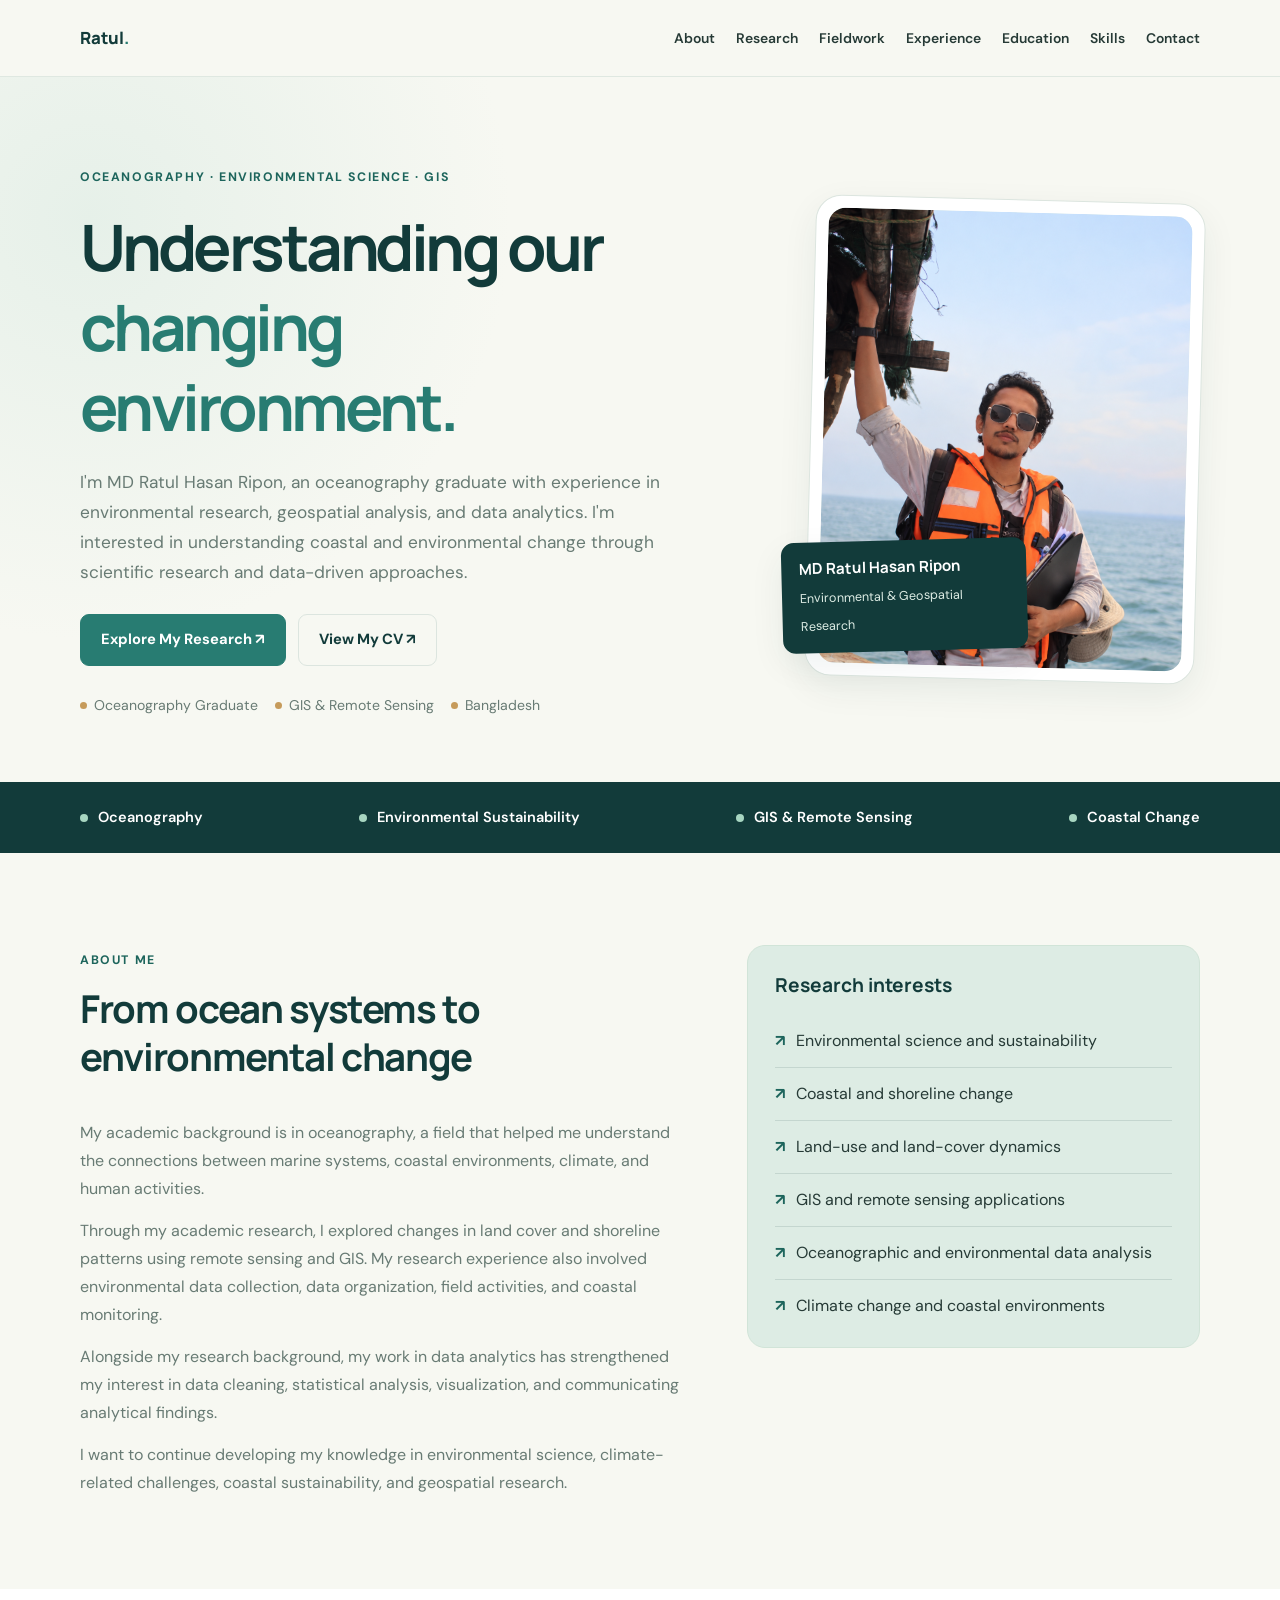
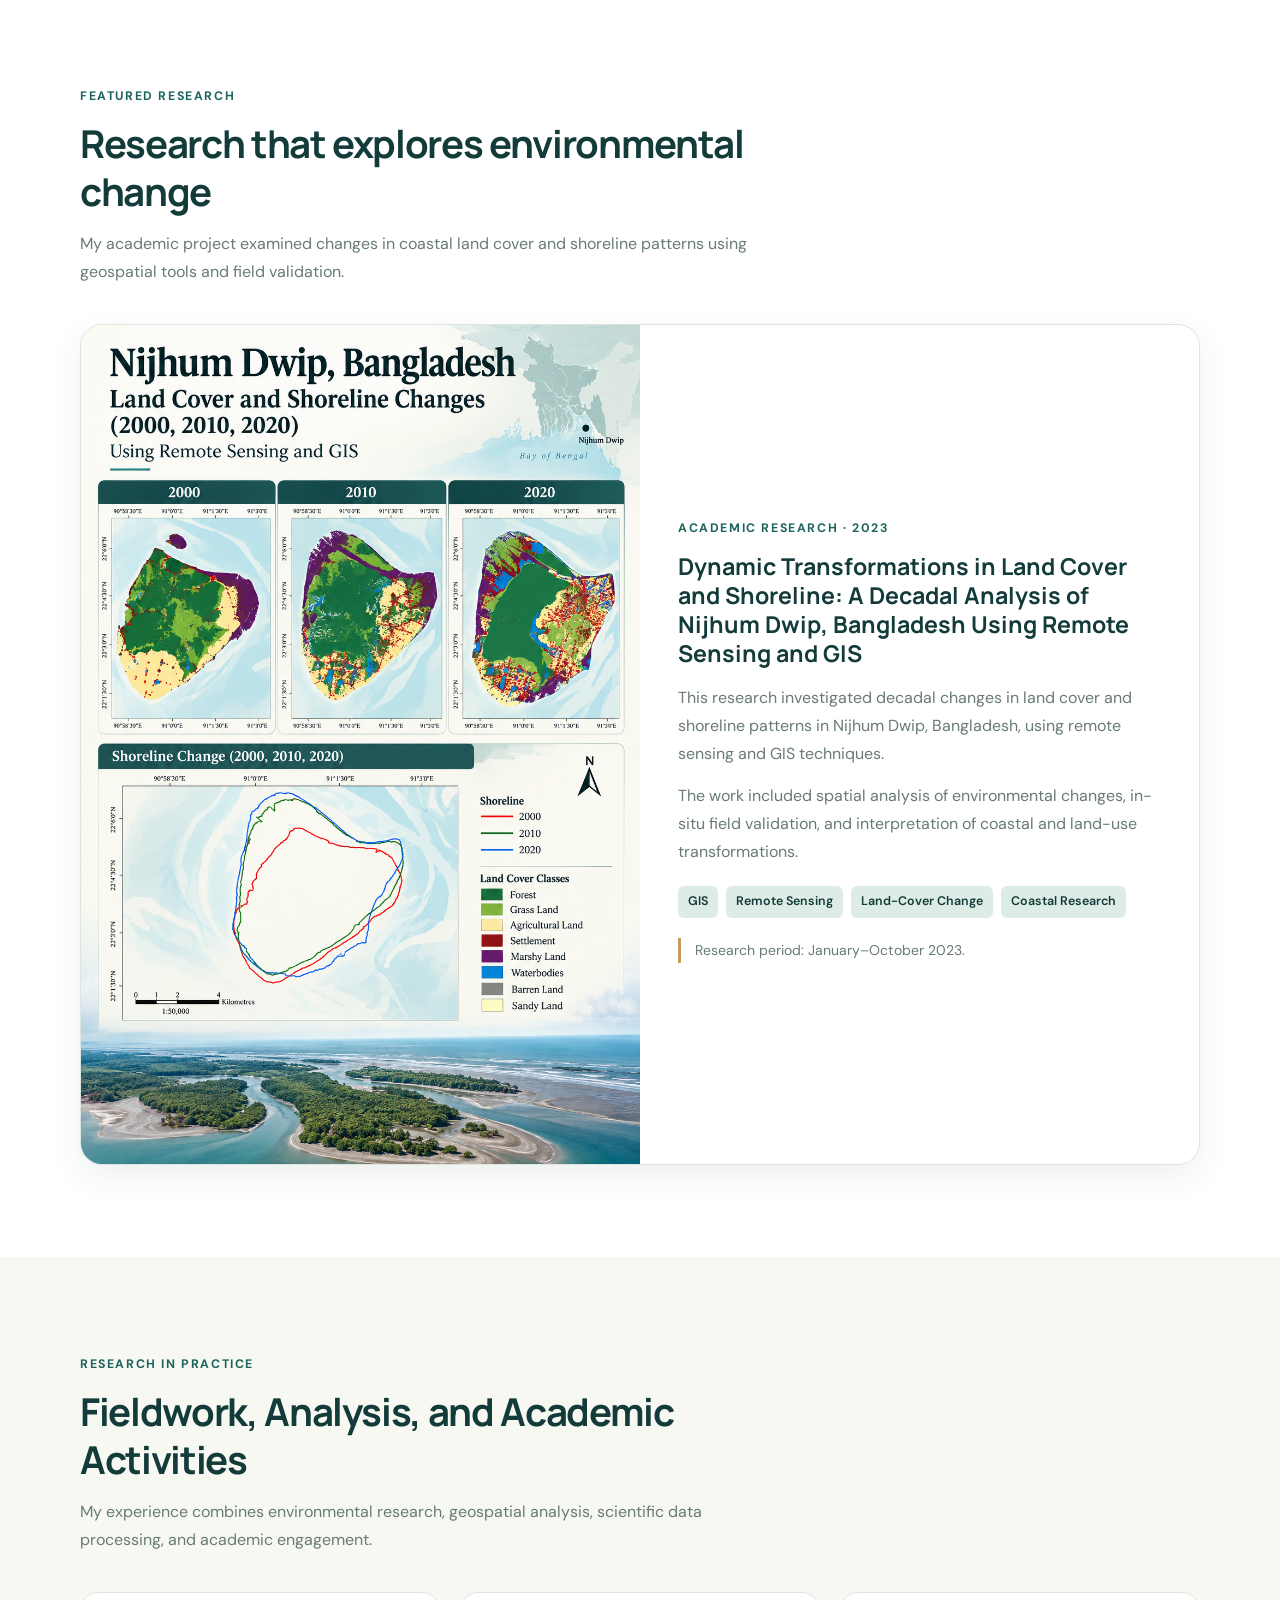
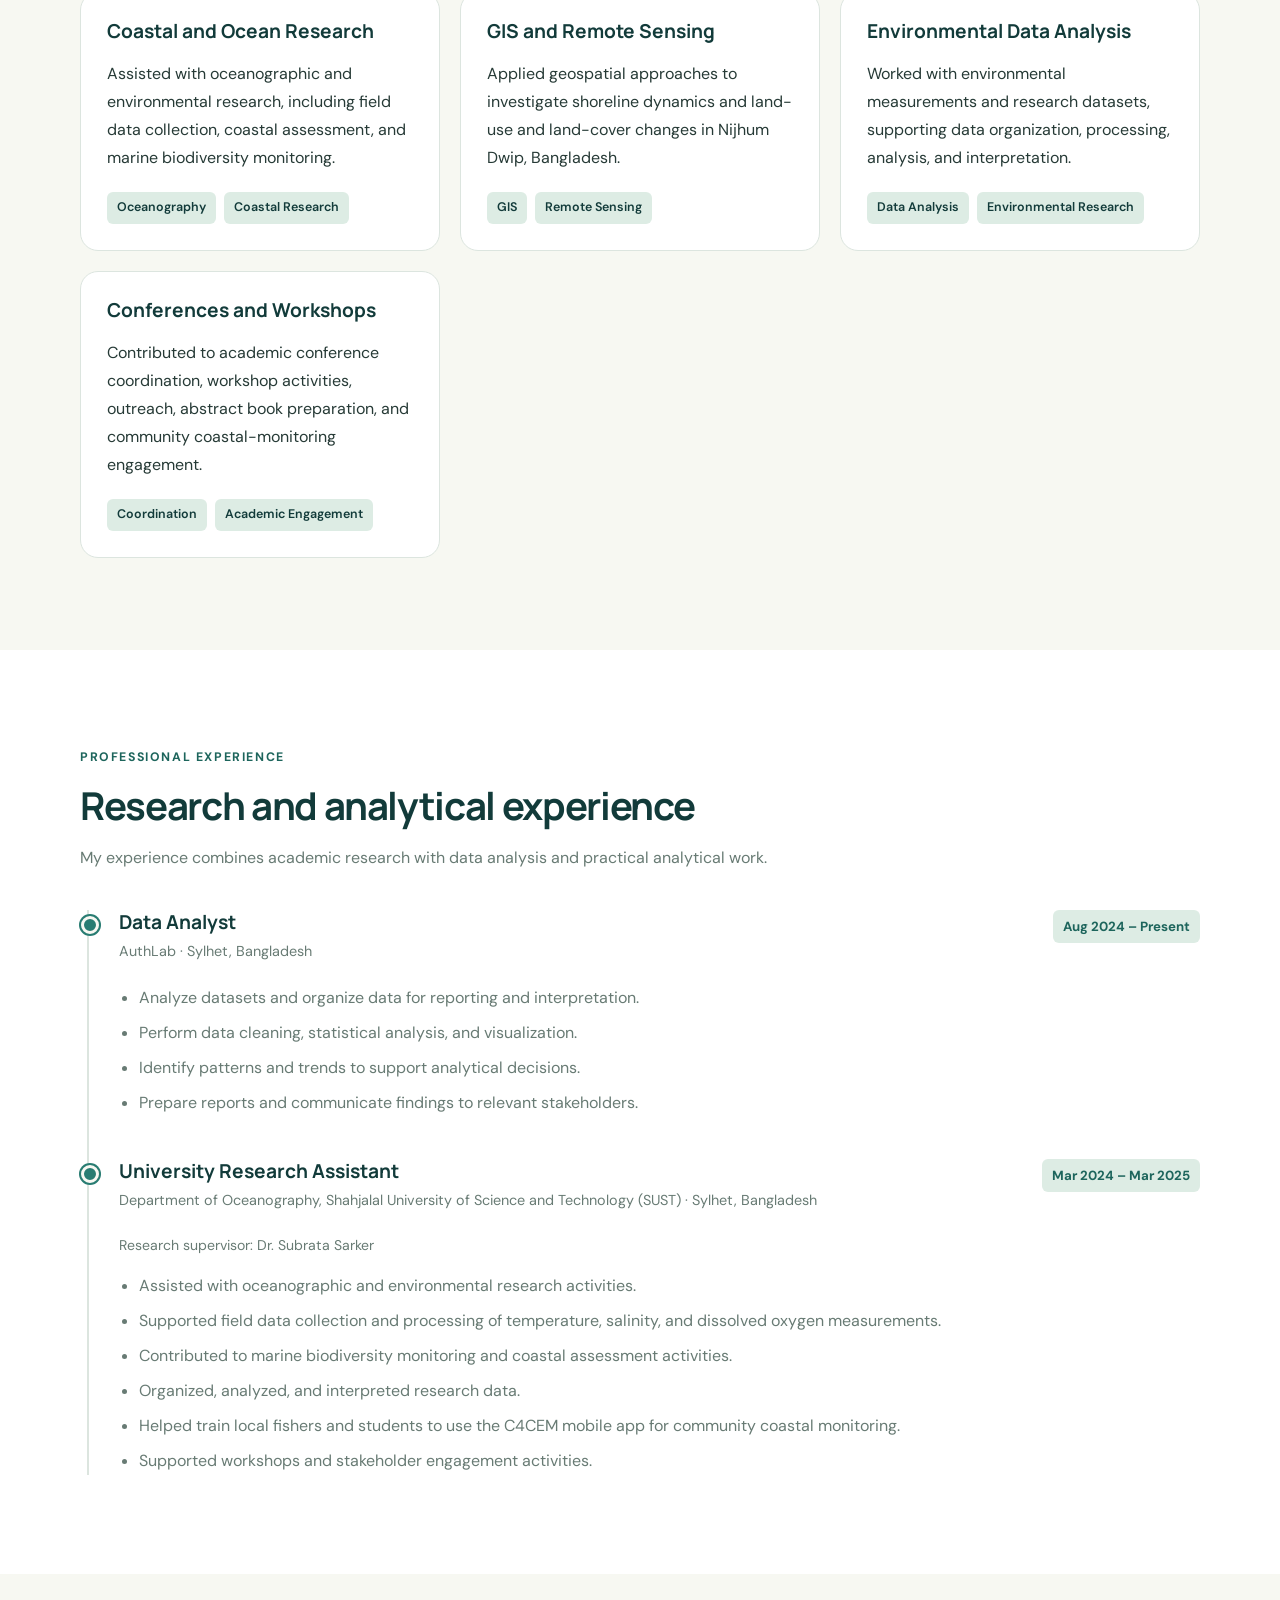
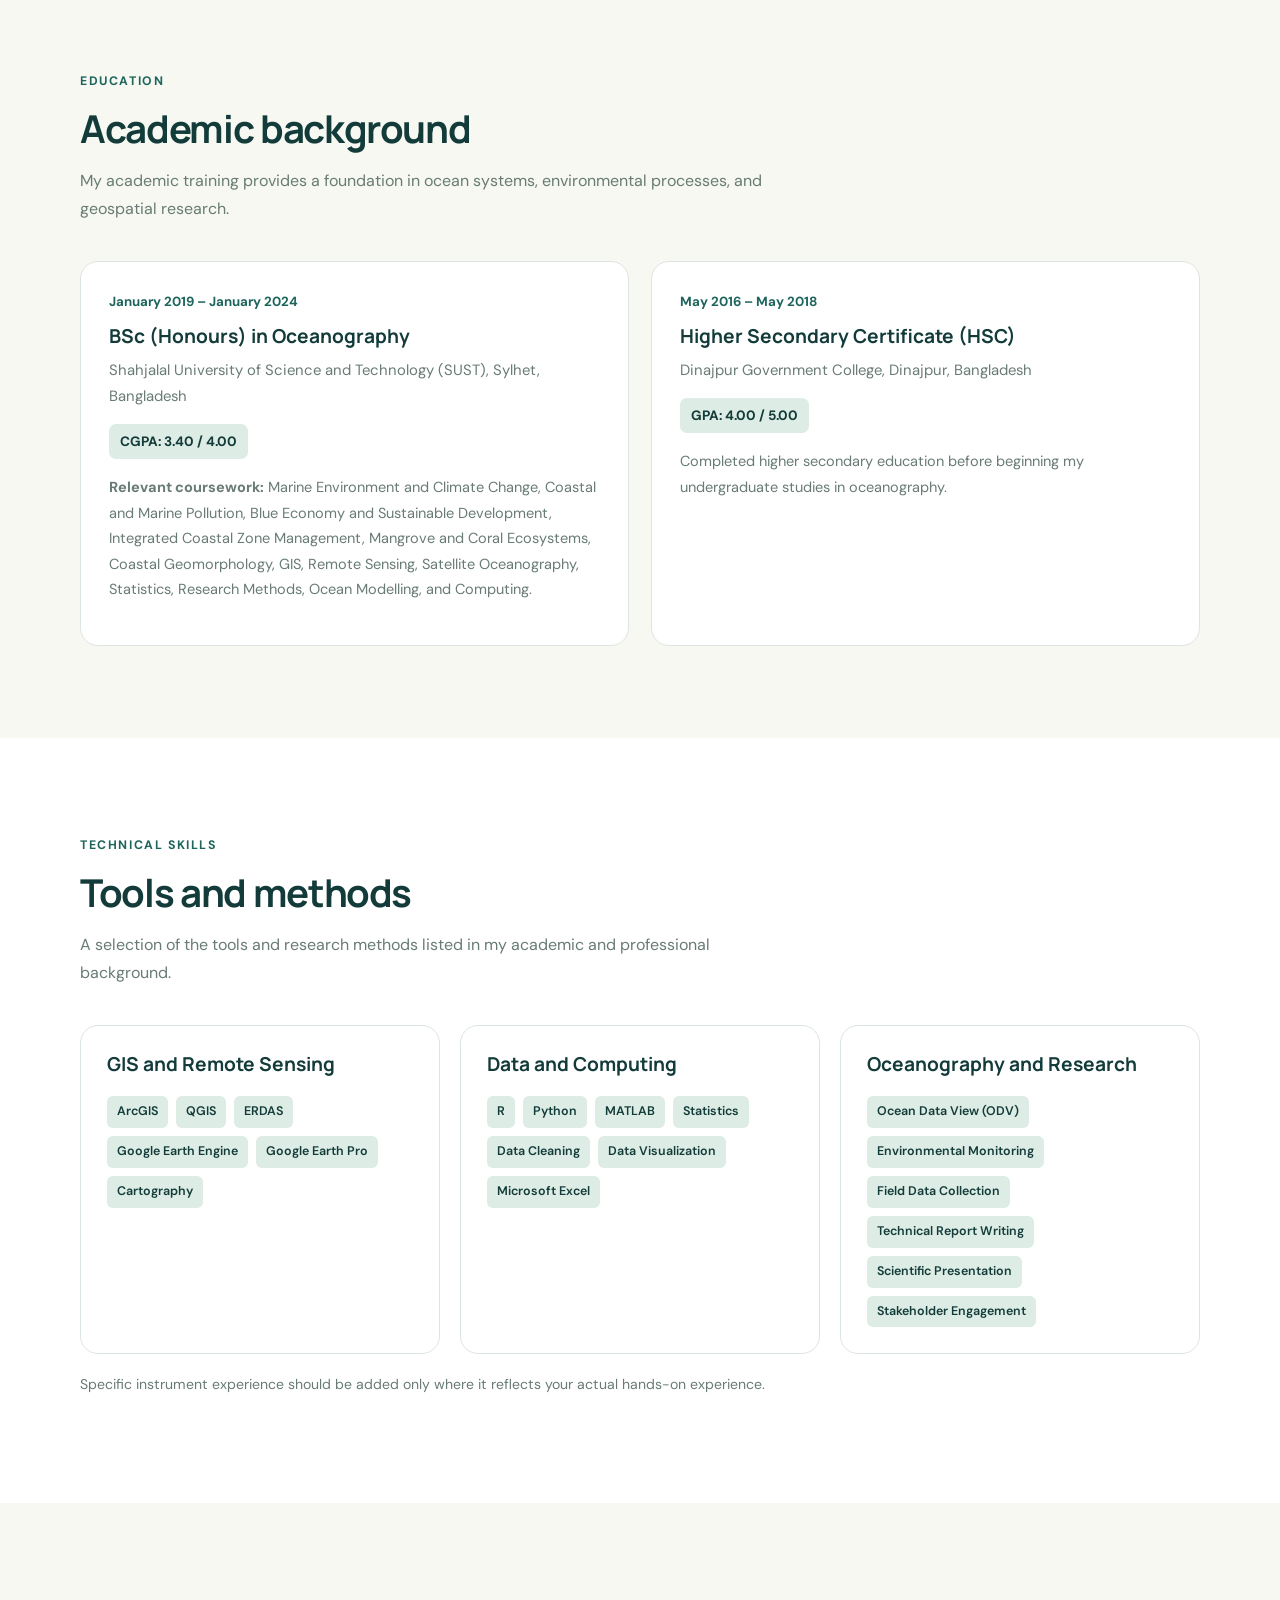
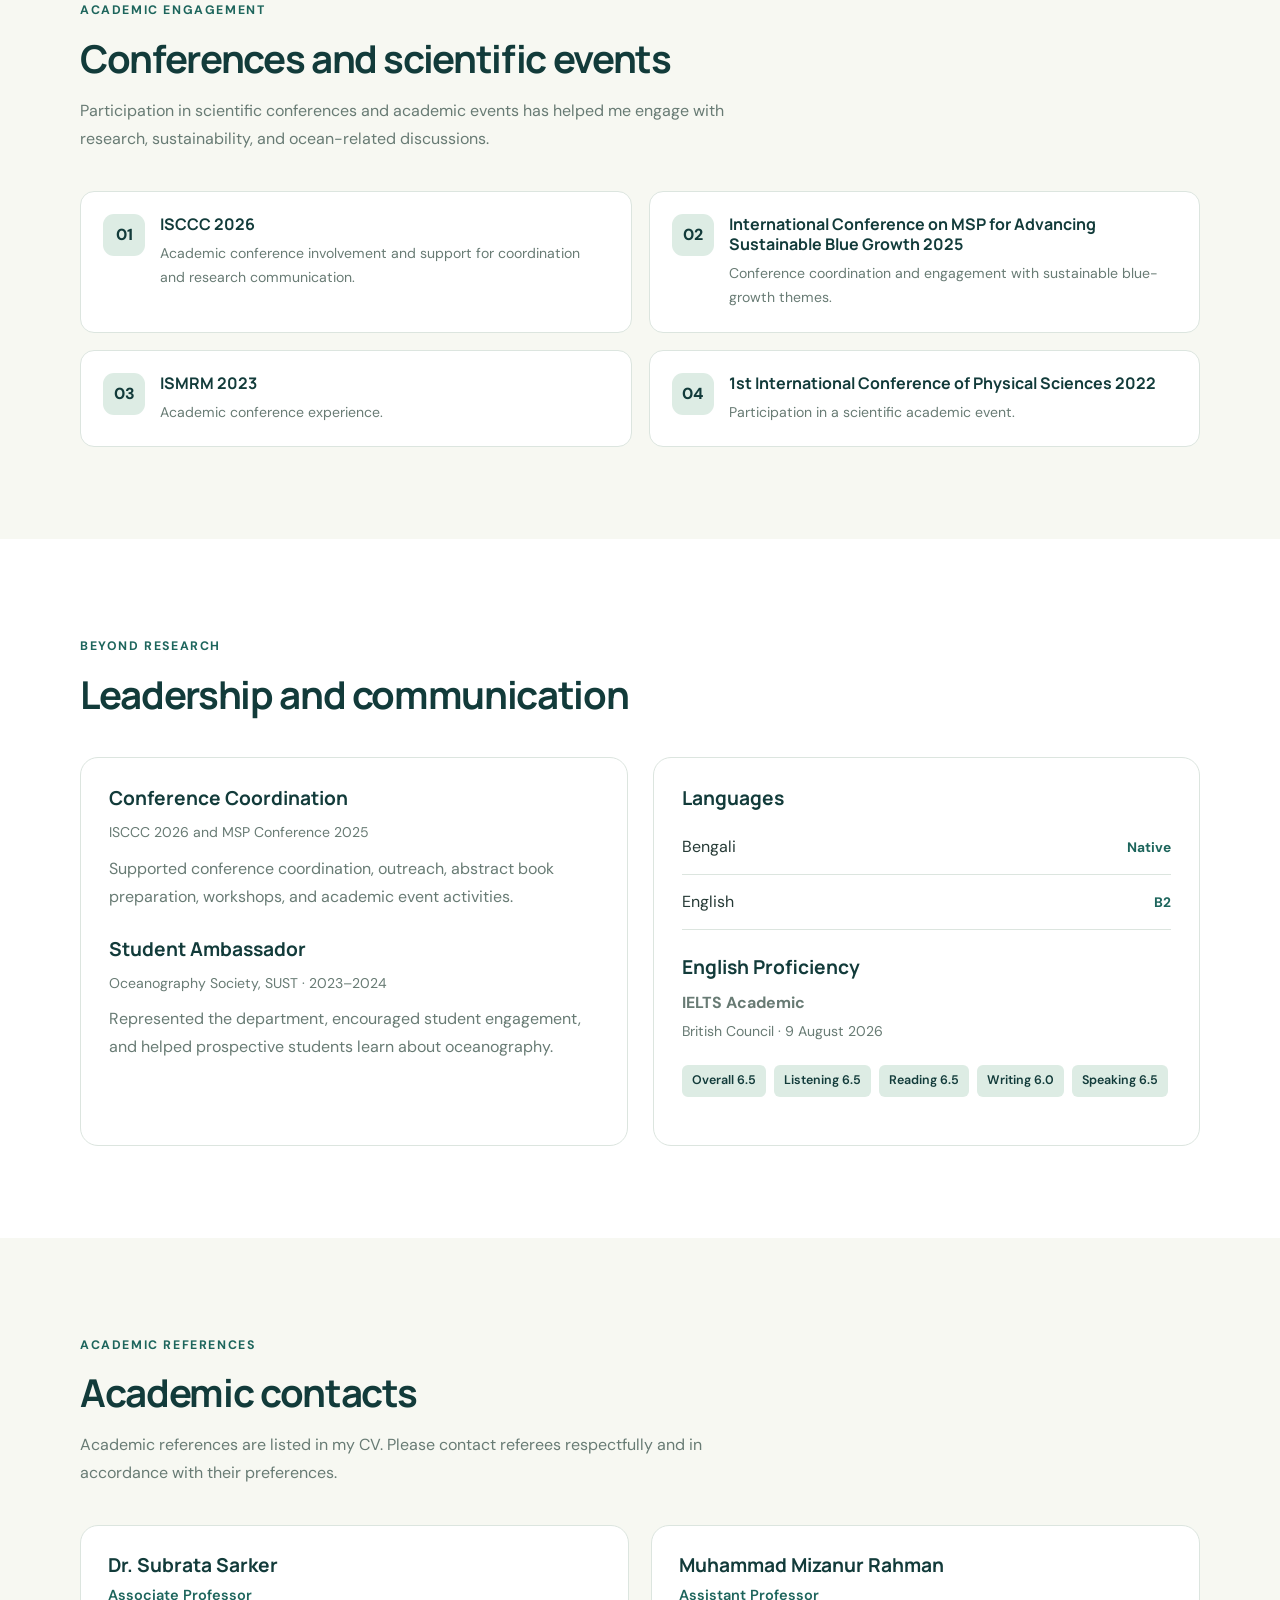
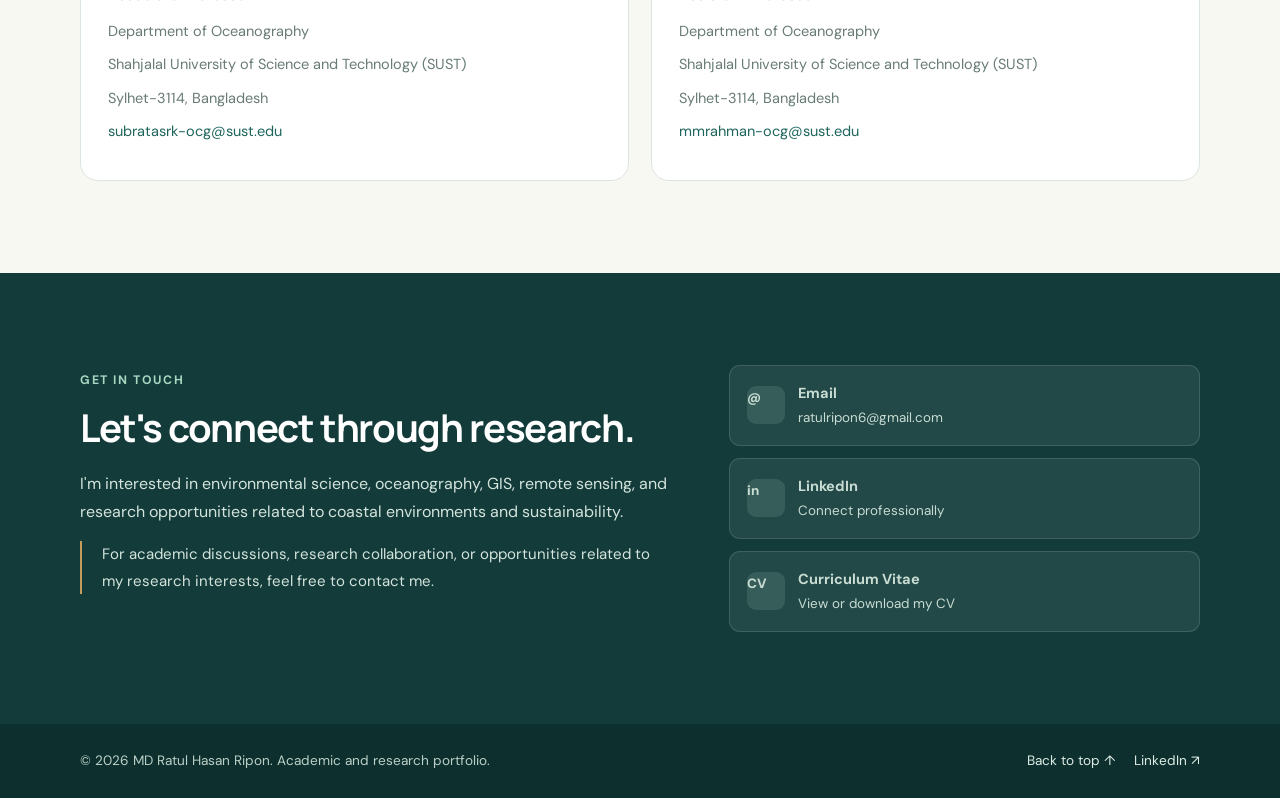
==== commit 567cb6e6: "Update index.html" ====
--- a/index.html
+++ b/index.html
@@ -1282,11 +1282,9 @@
               <span class="tag">Coastal Research</span>
             </div>
 
-            <p class="project-note">
-              Research period: January–October 2023.
-              Add your own study-area map, satellite comparison, or final
-              research poster here when available.
-            </p>
+           <p class="project-note">
+  Research period: January–October 2023.
+</p>
           </div>
         </article>
       </div>
@@ -1526,9 +1524,9 @@
         </div>
 
         <p class="muted small" style="margin-top: 18px;">
-          Specific instrument experience should be added only where it reflects
-          your actual hands-on experience.
-        </p>
+  Specific instrument experience should be added only where it reflects
+  your actual hands-on experience.
+</p>
       </div>
     </section>
 
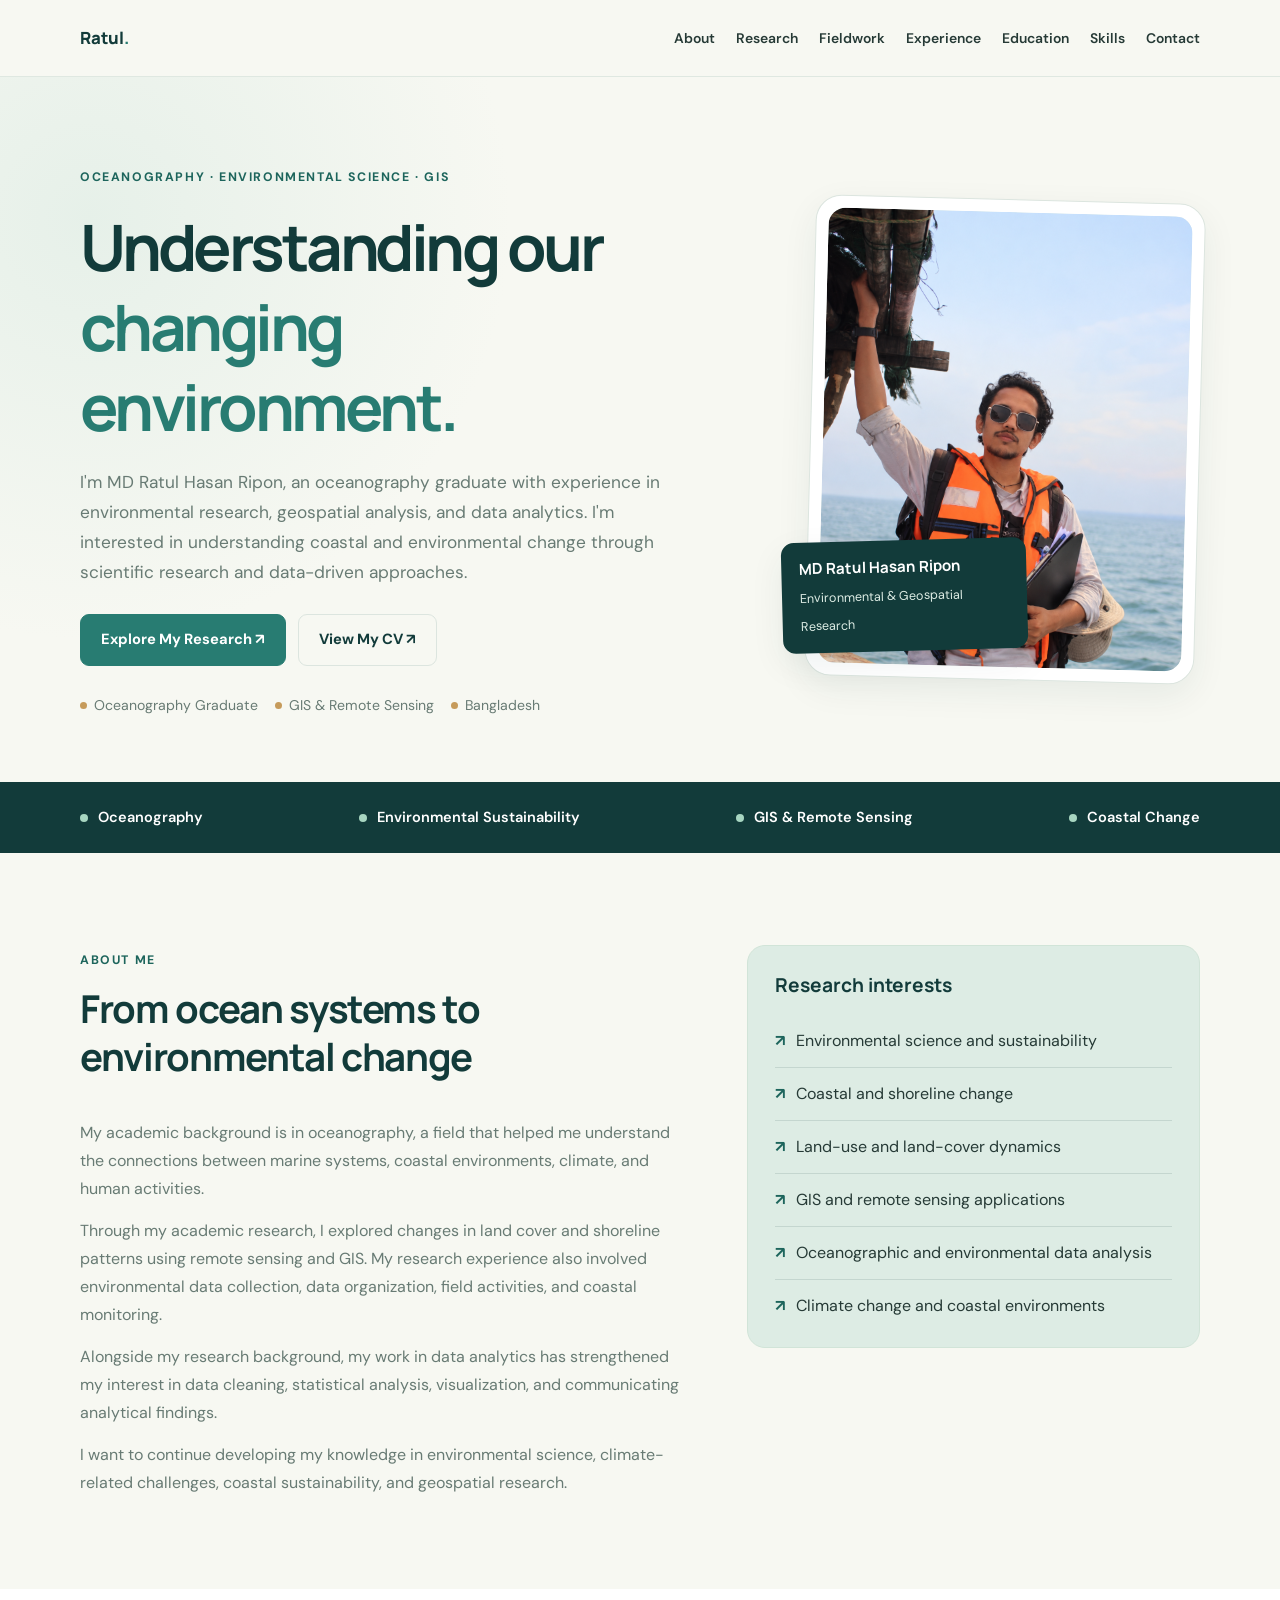
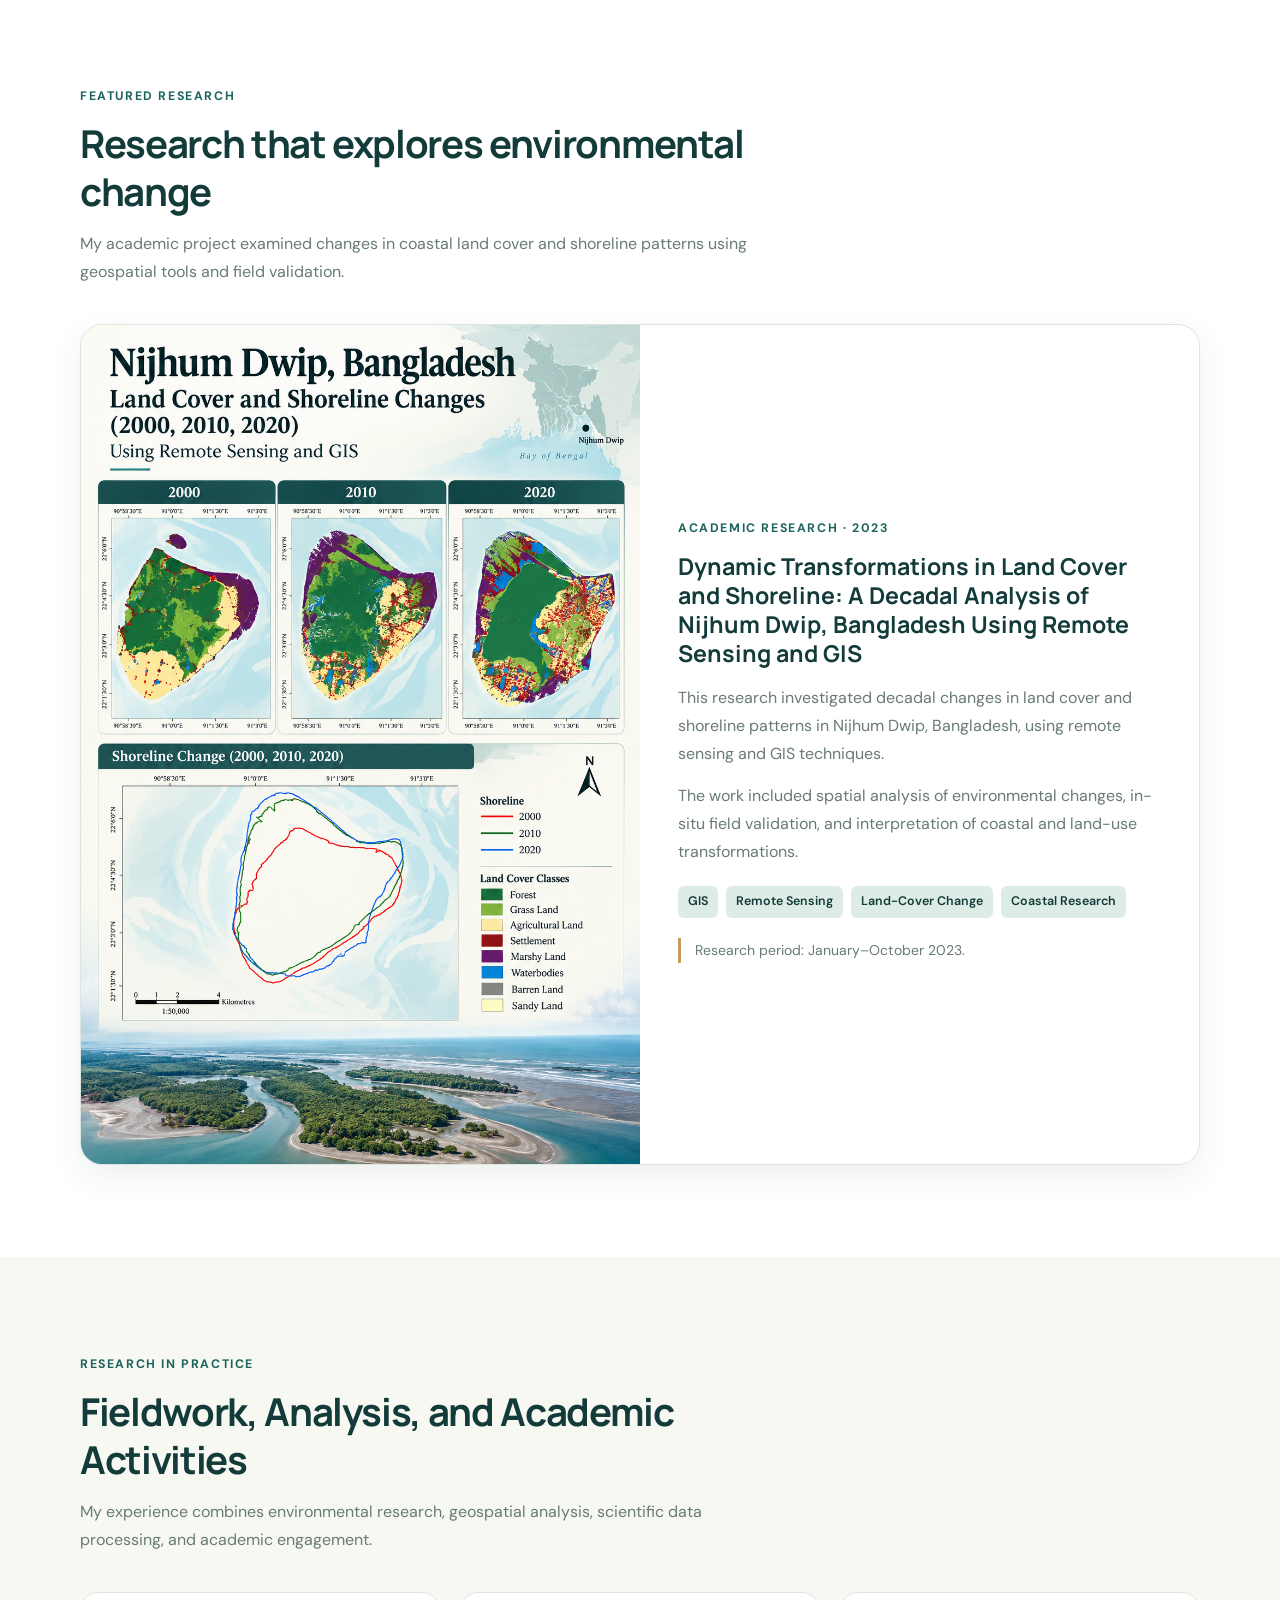
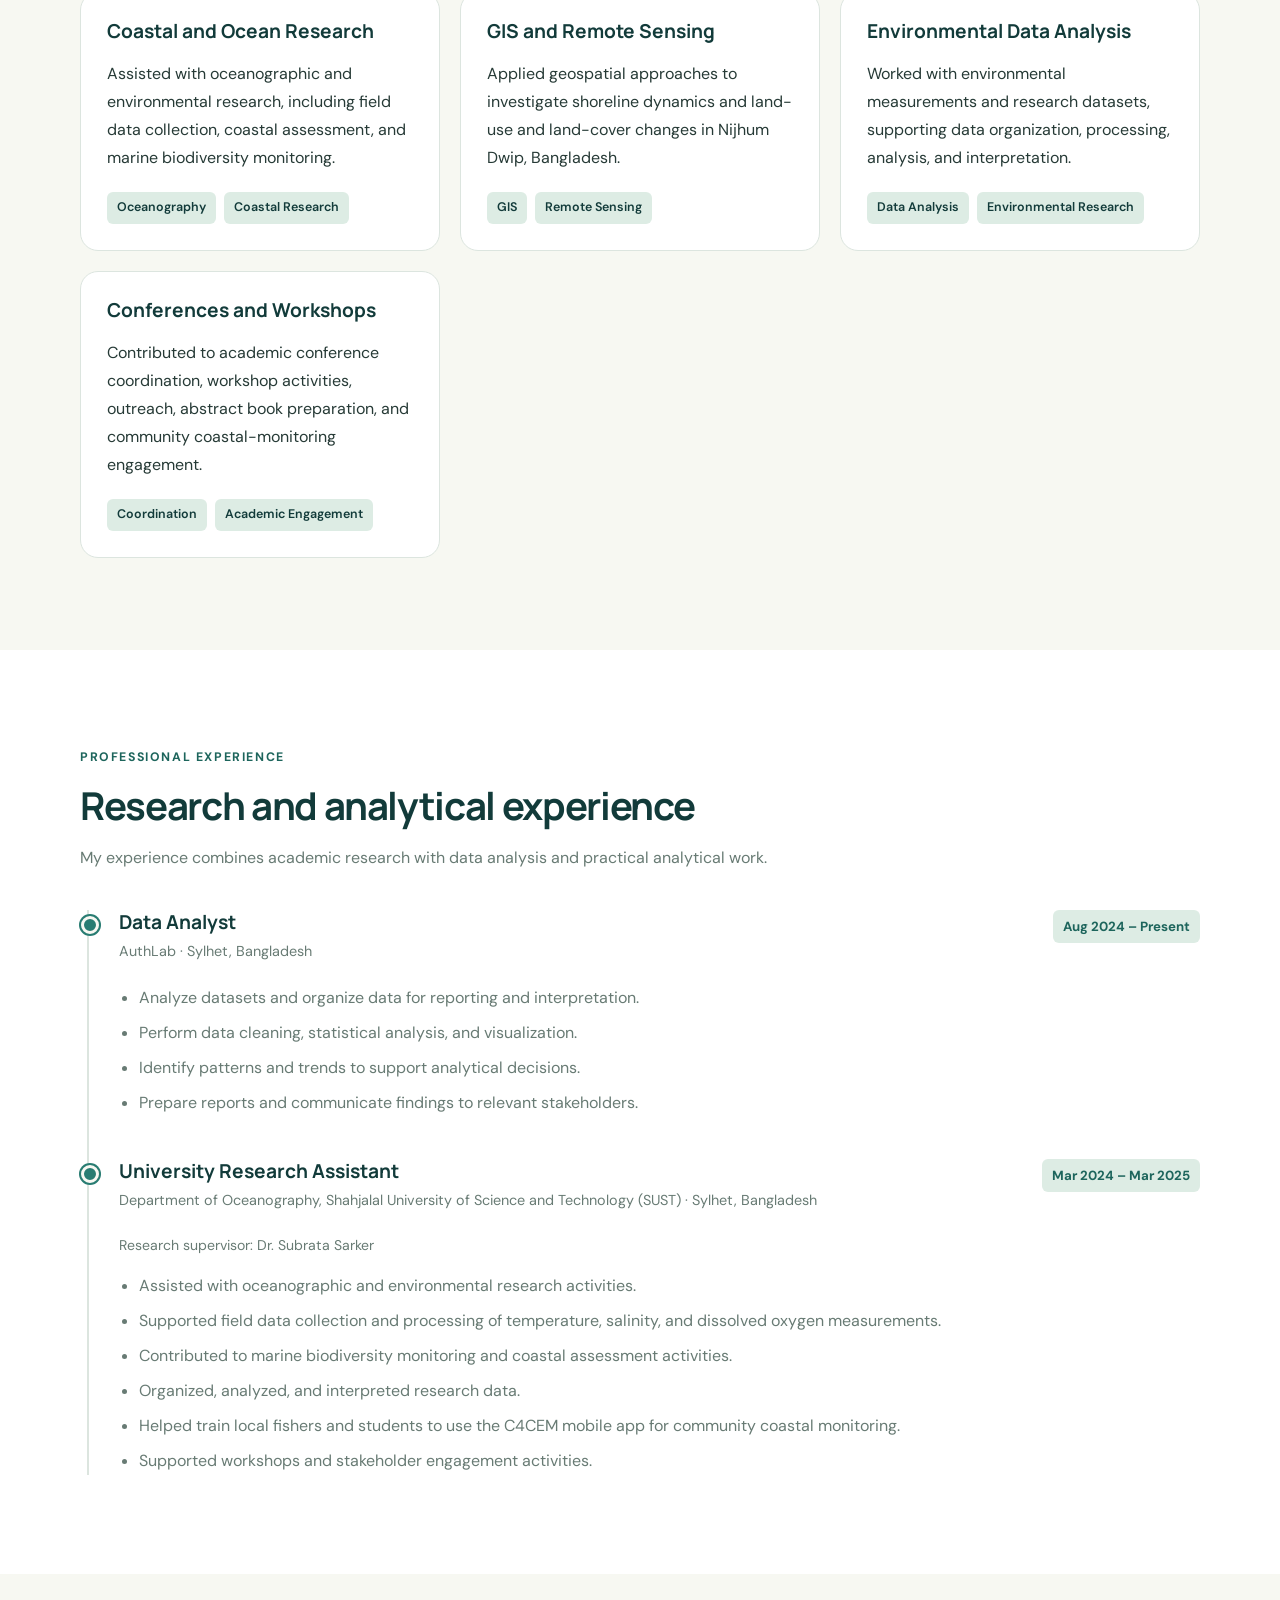
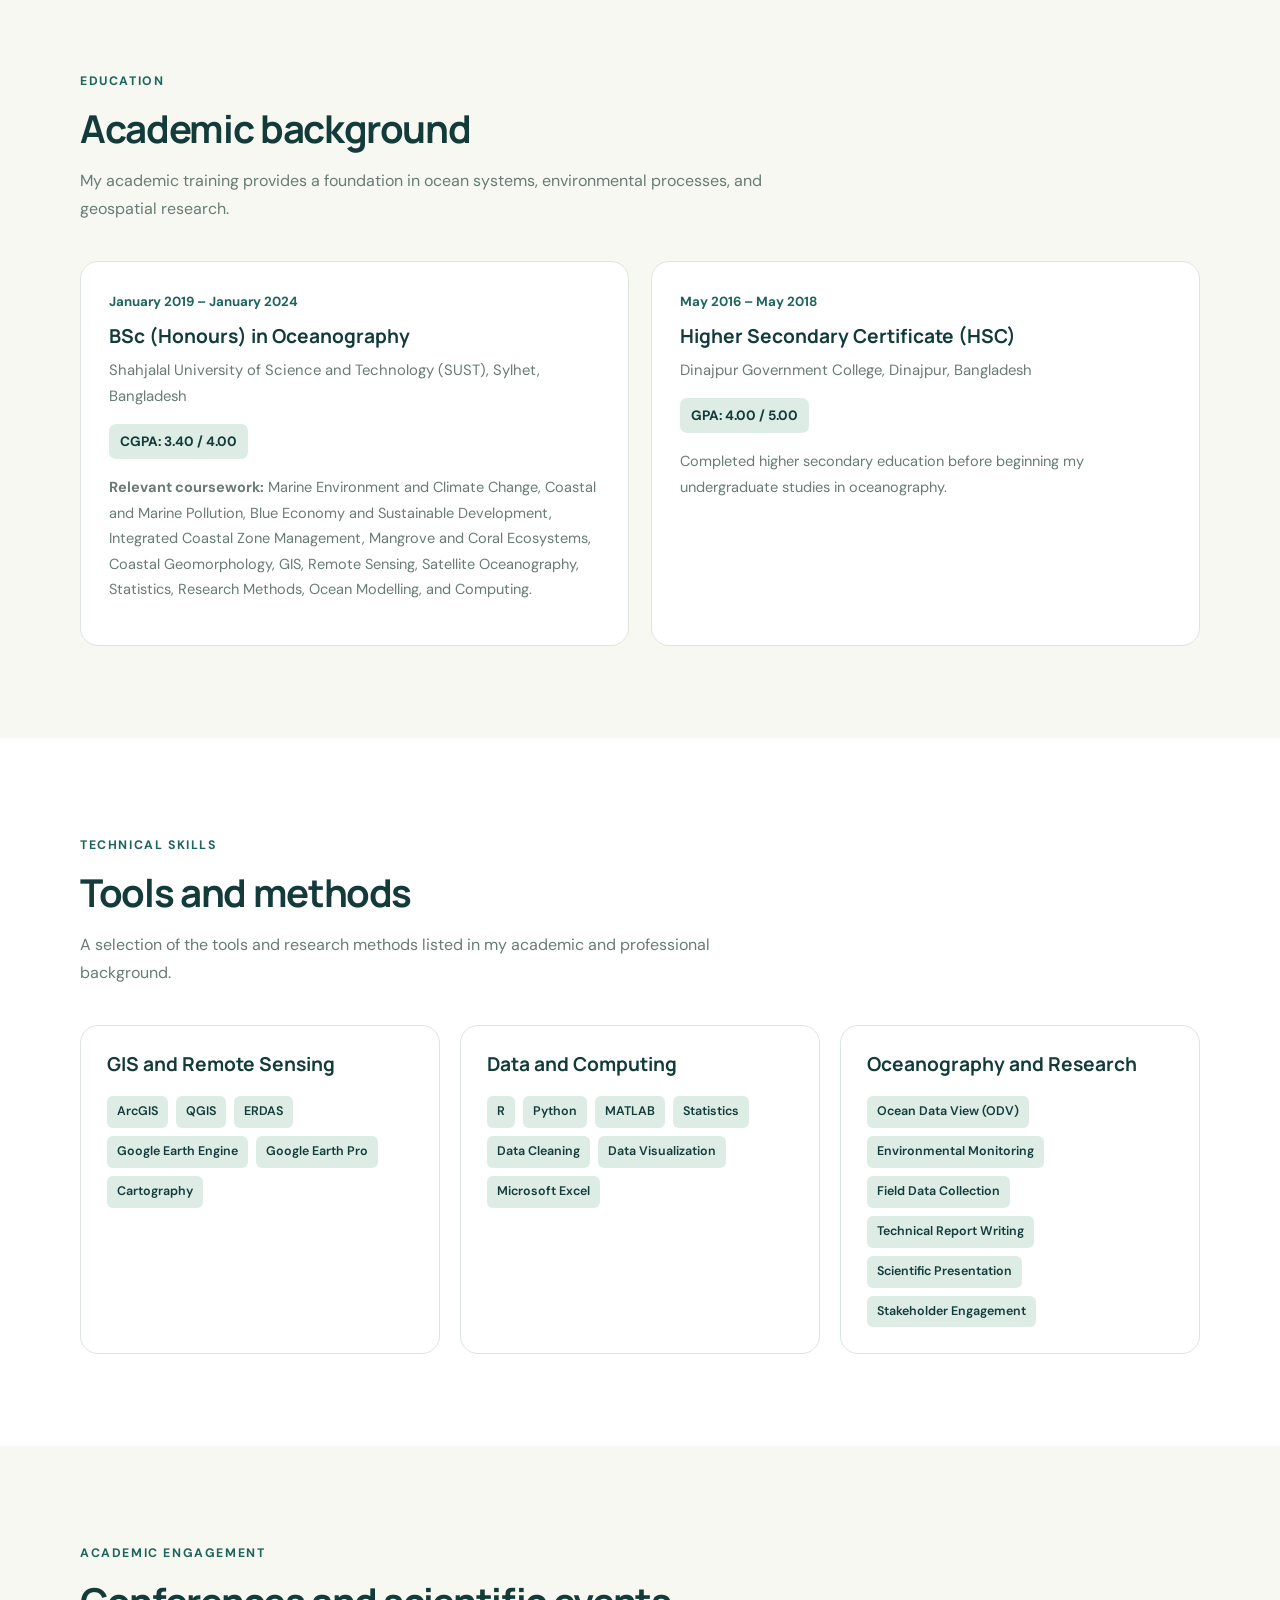
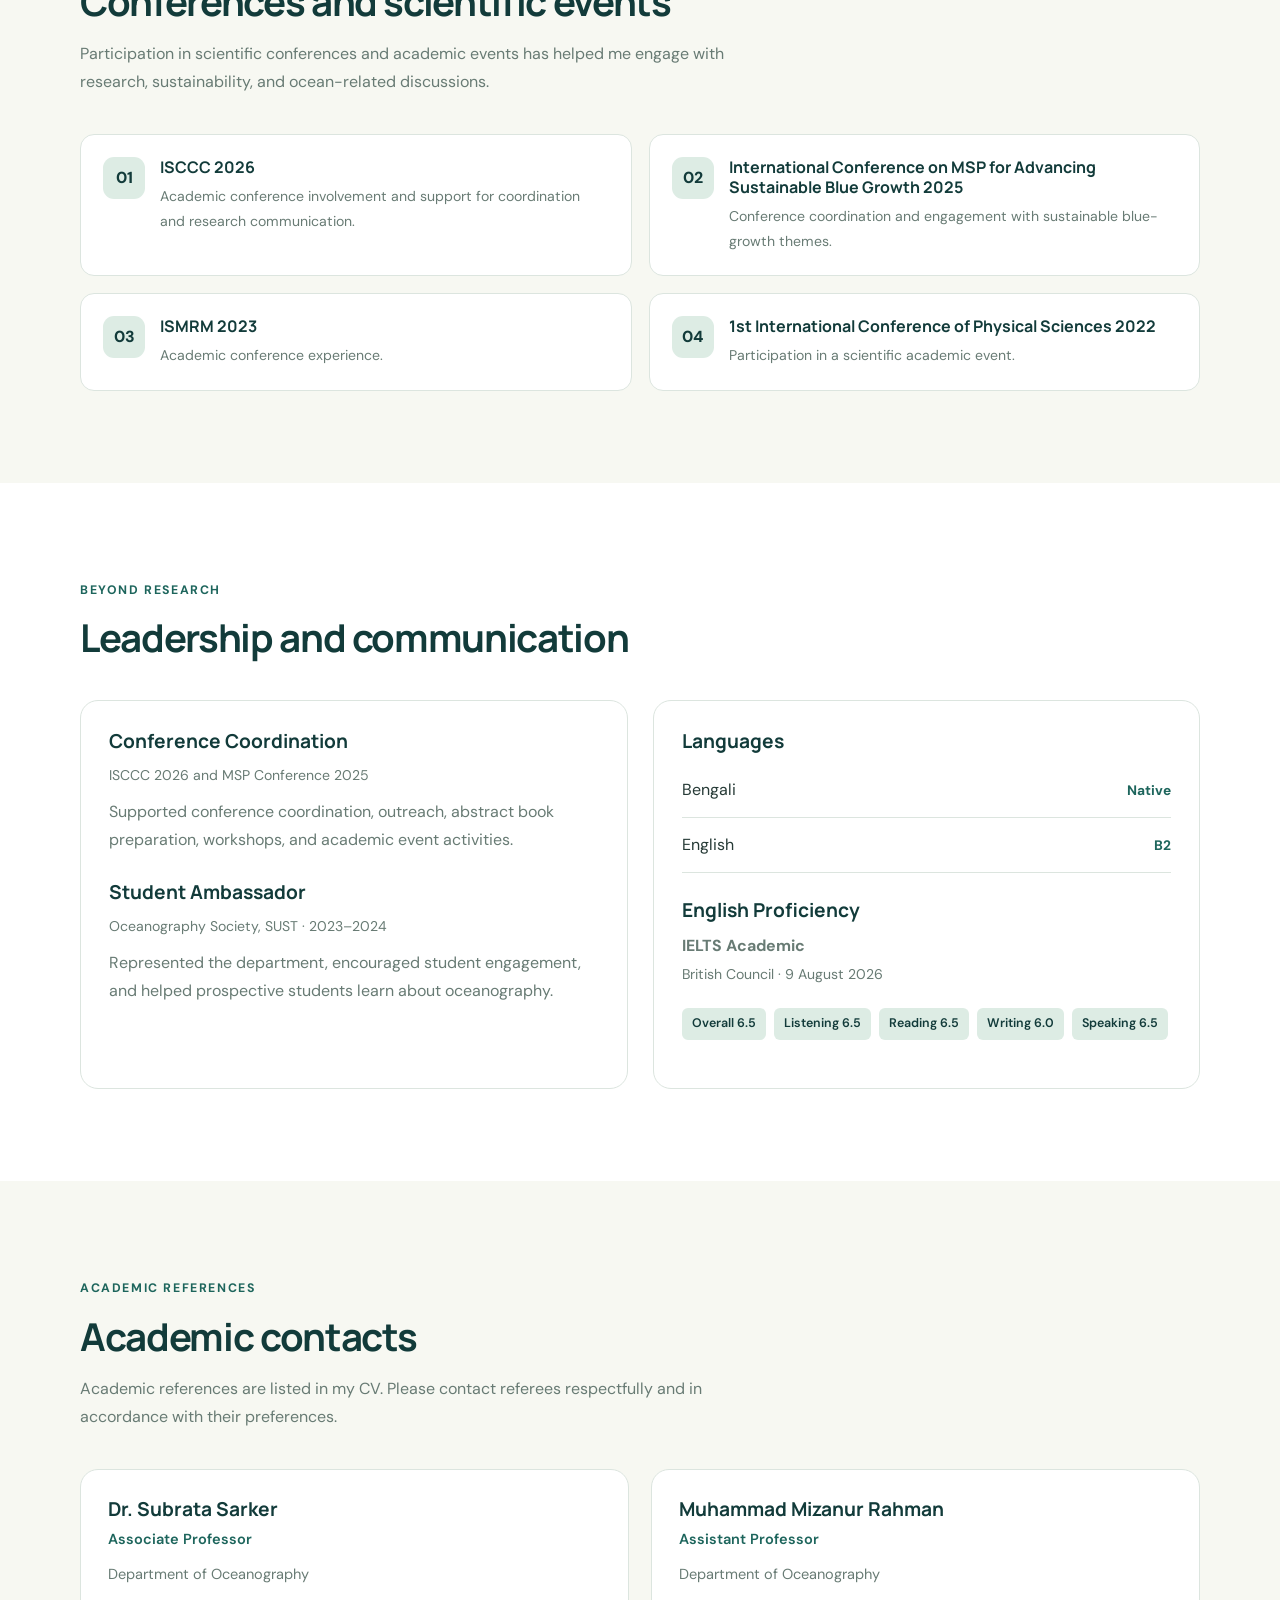
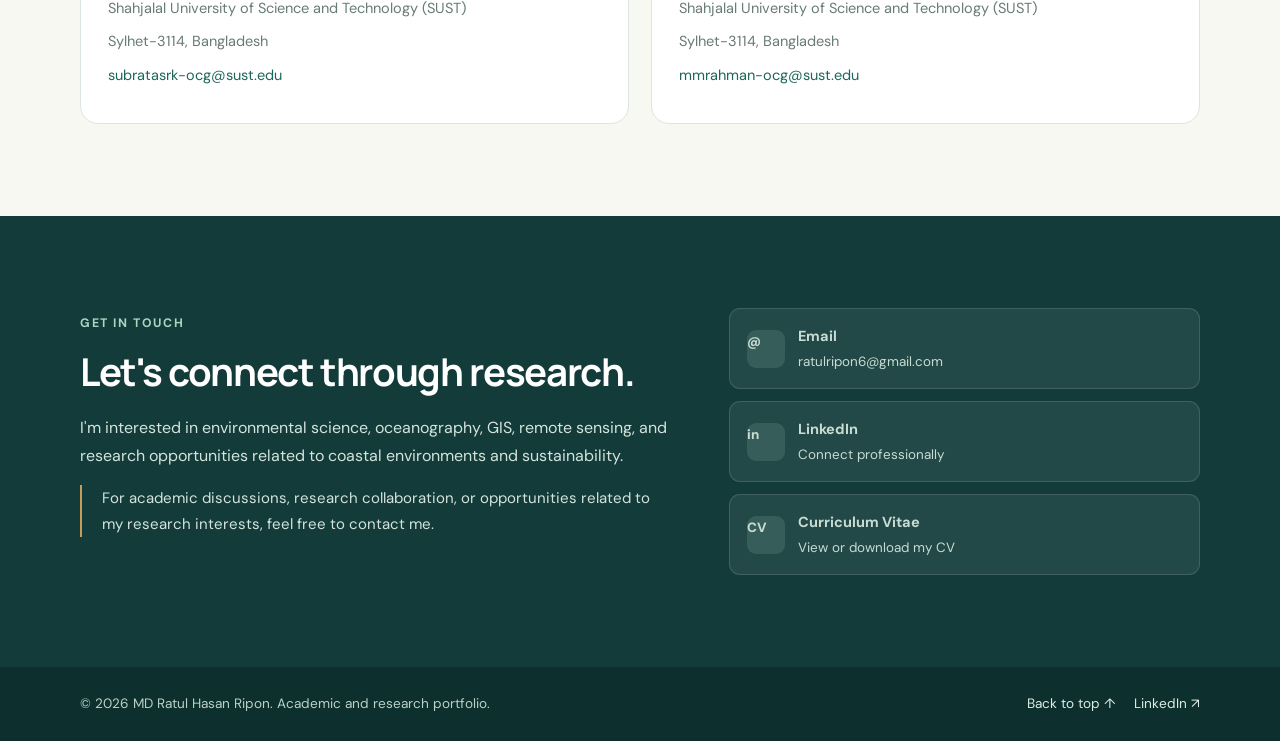
==== commit 7c8254e5: "Update index.html" ====
--- a/index.html
+++ b/index.html
@@ -1523,10 +1523,7 @@
 
         </div>
 
-        <p class="muted small" style="margin-top: 18px;">
-  Specific instrument experience should be added only where it reflects
-  your actual hands-on experience.
-</p>
+      
       </div>
     </section>
 
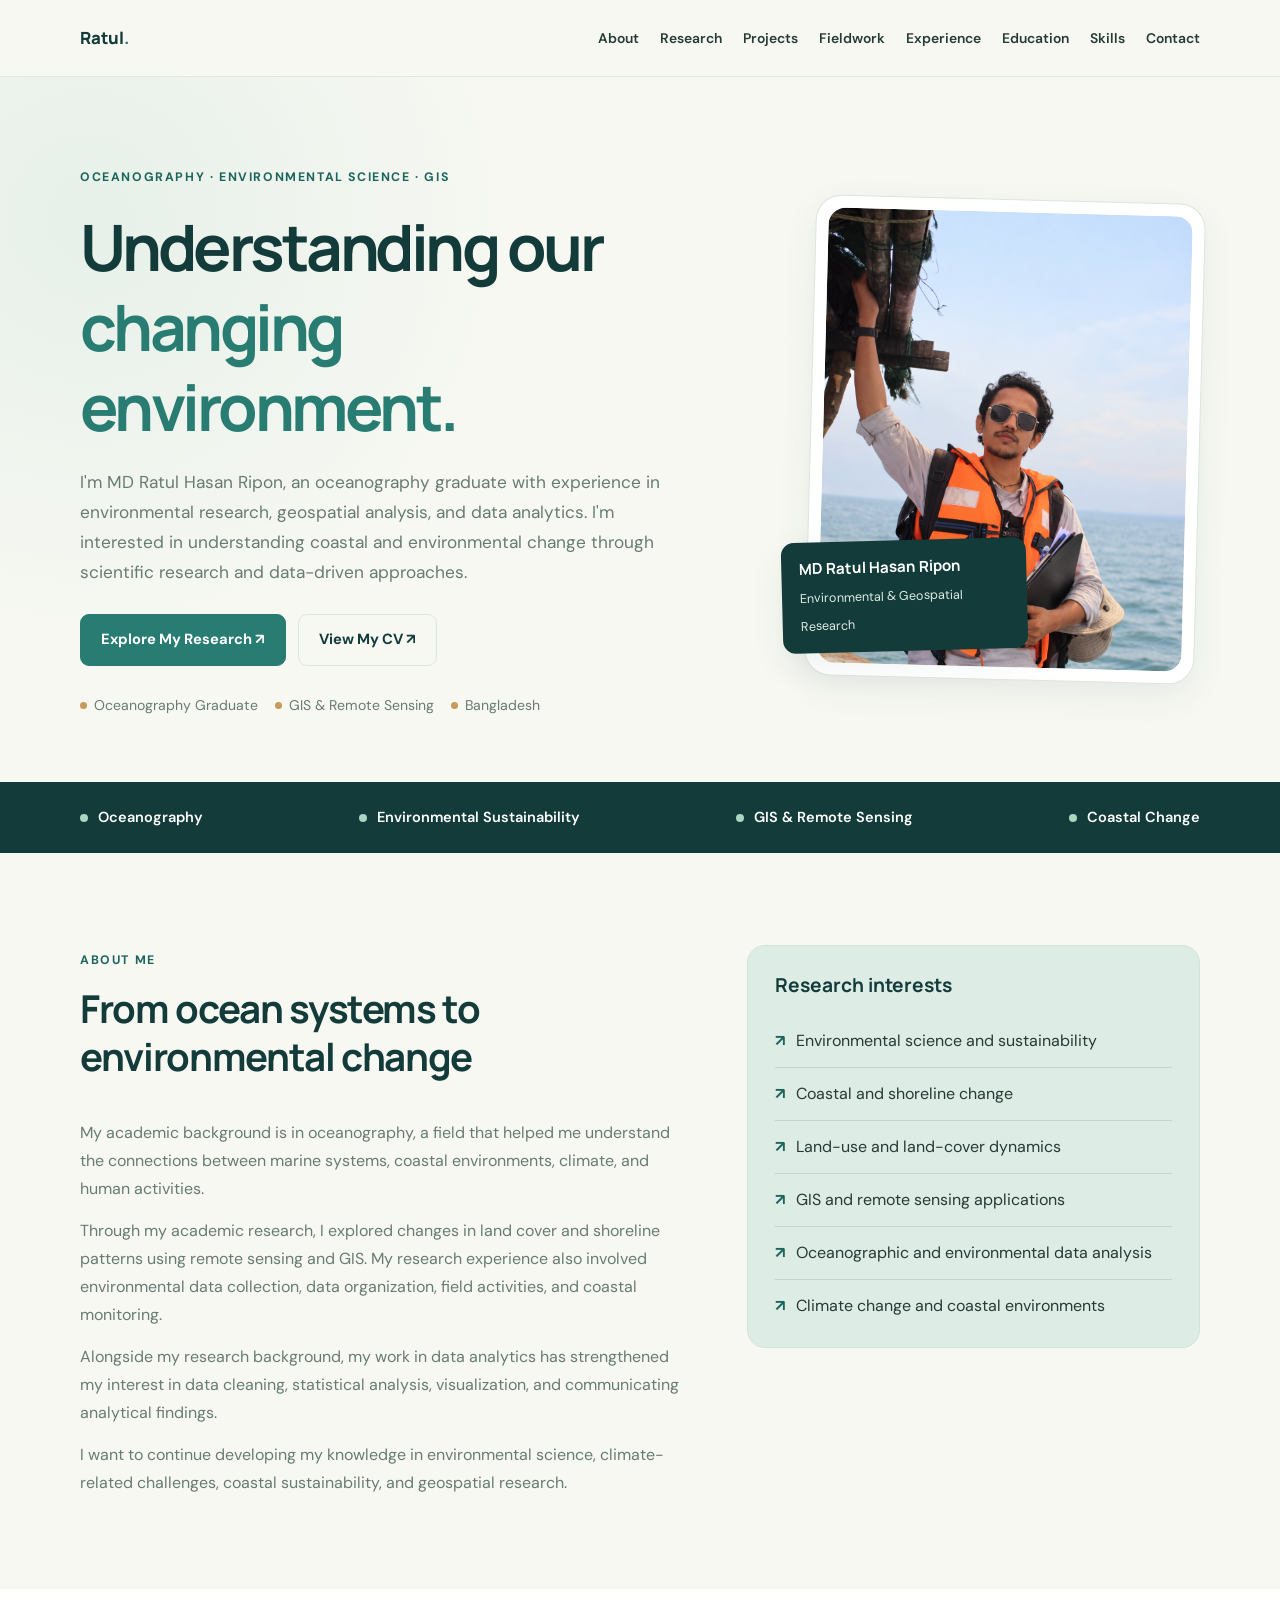
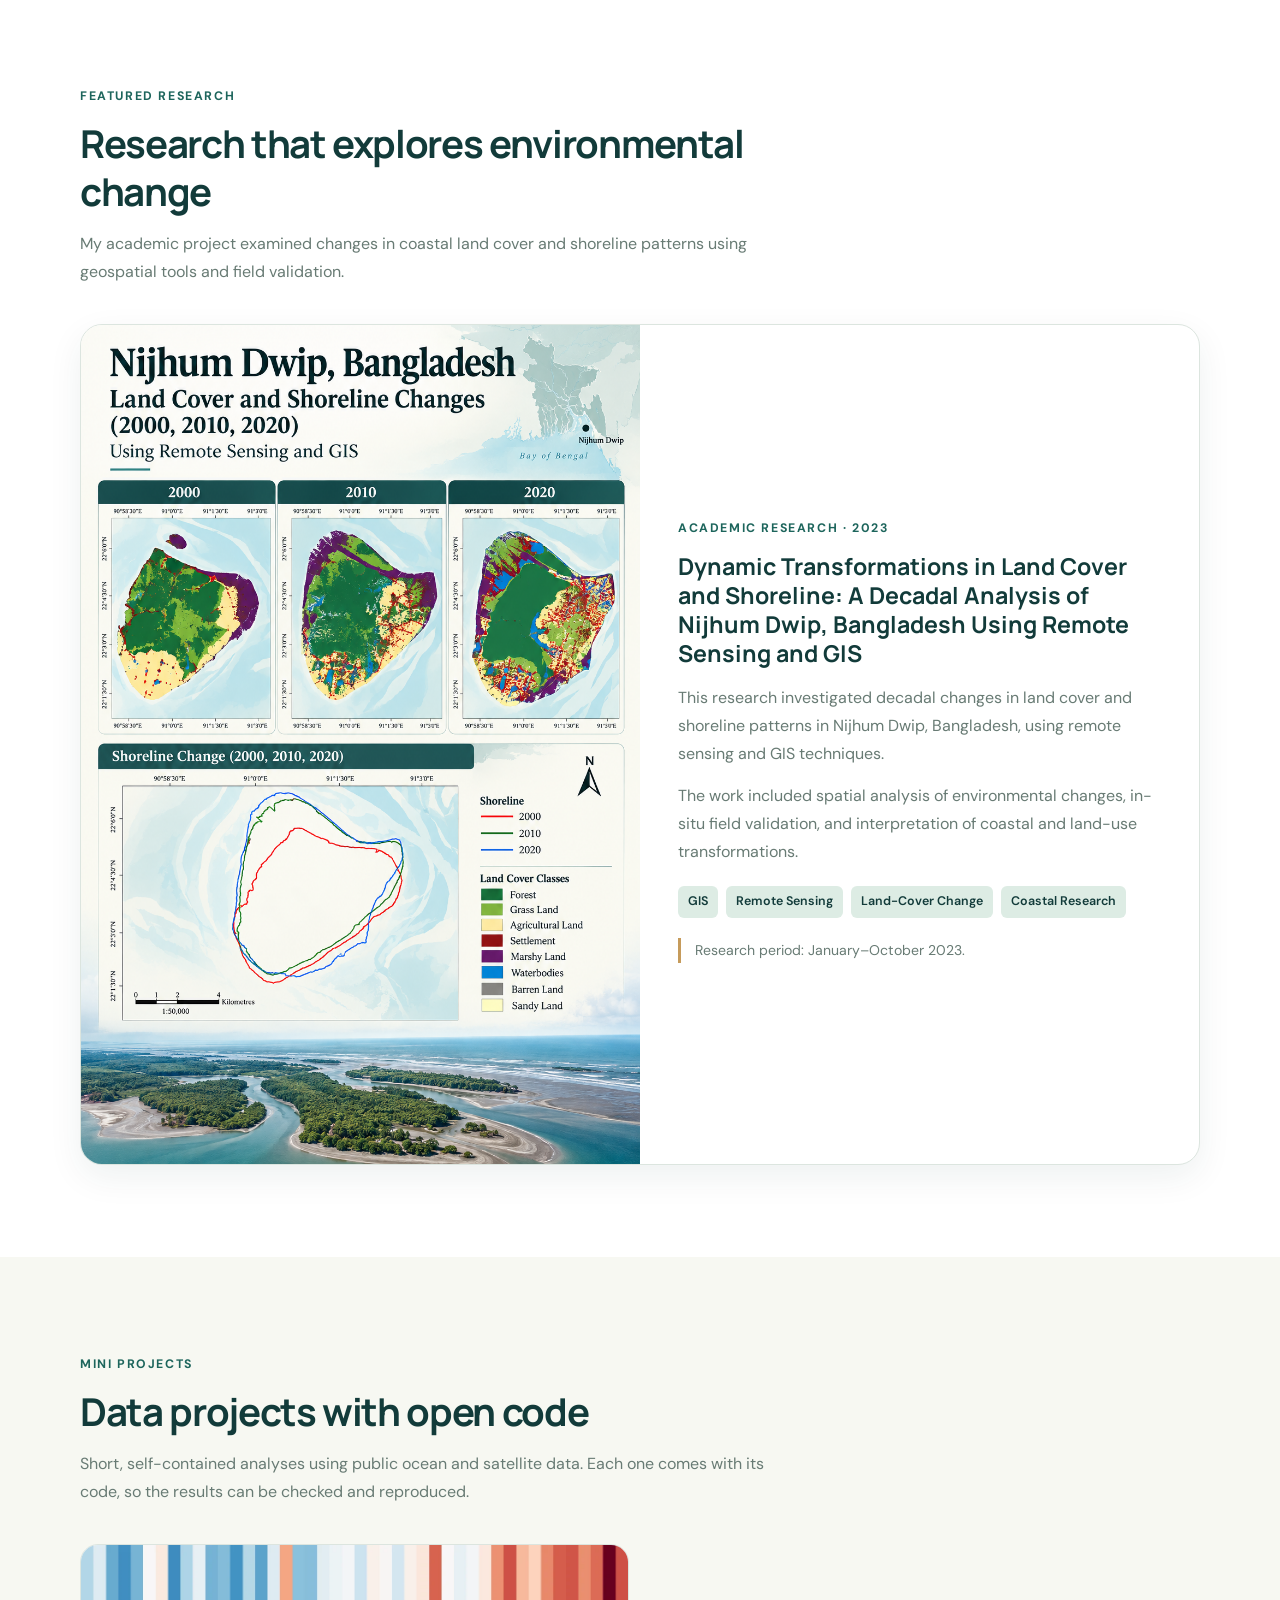
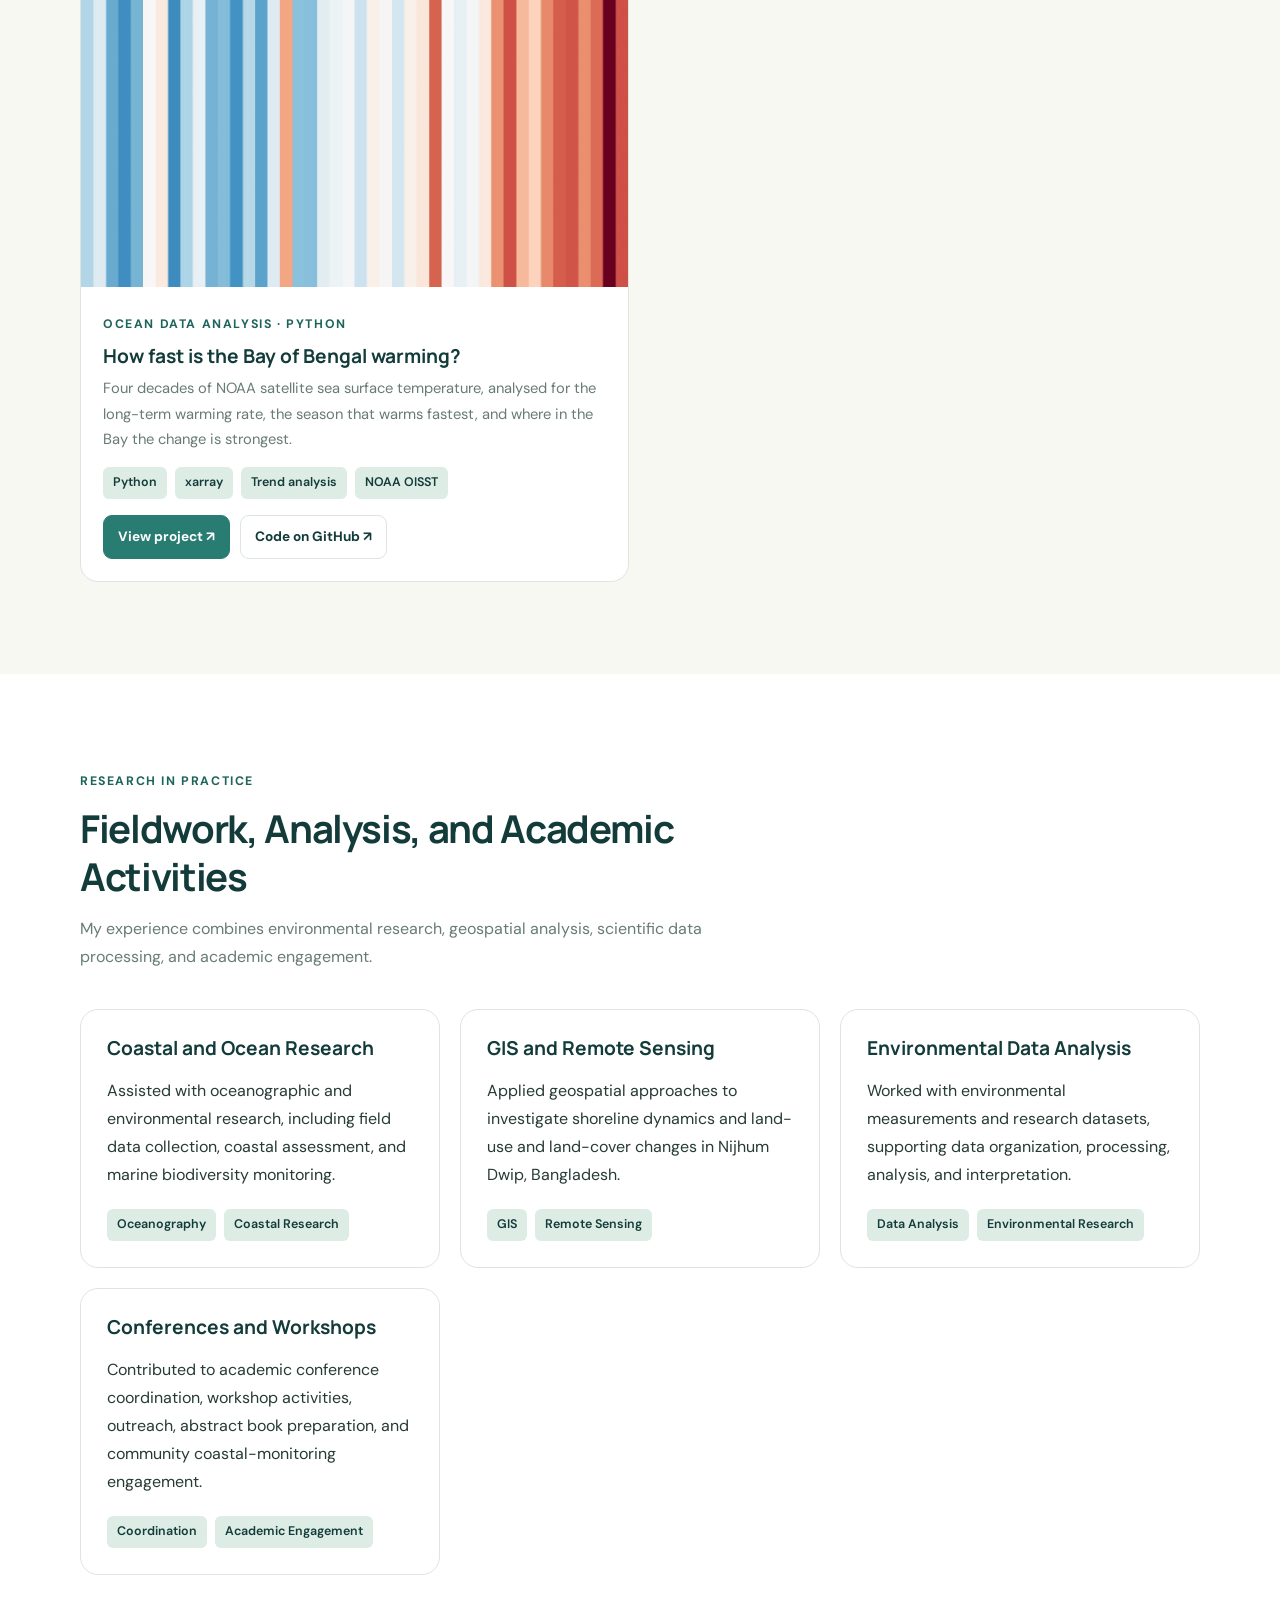
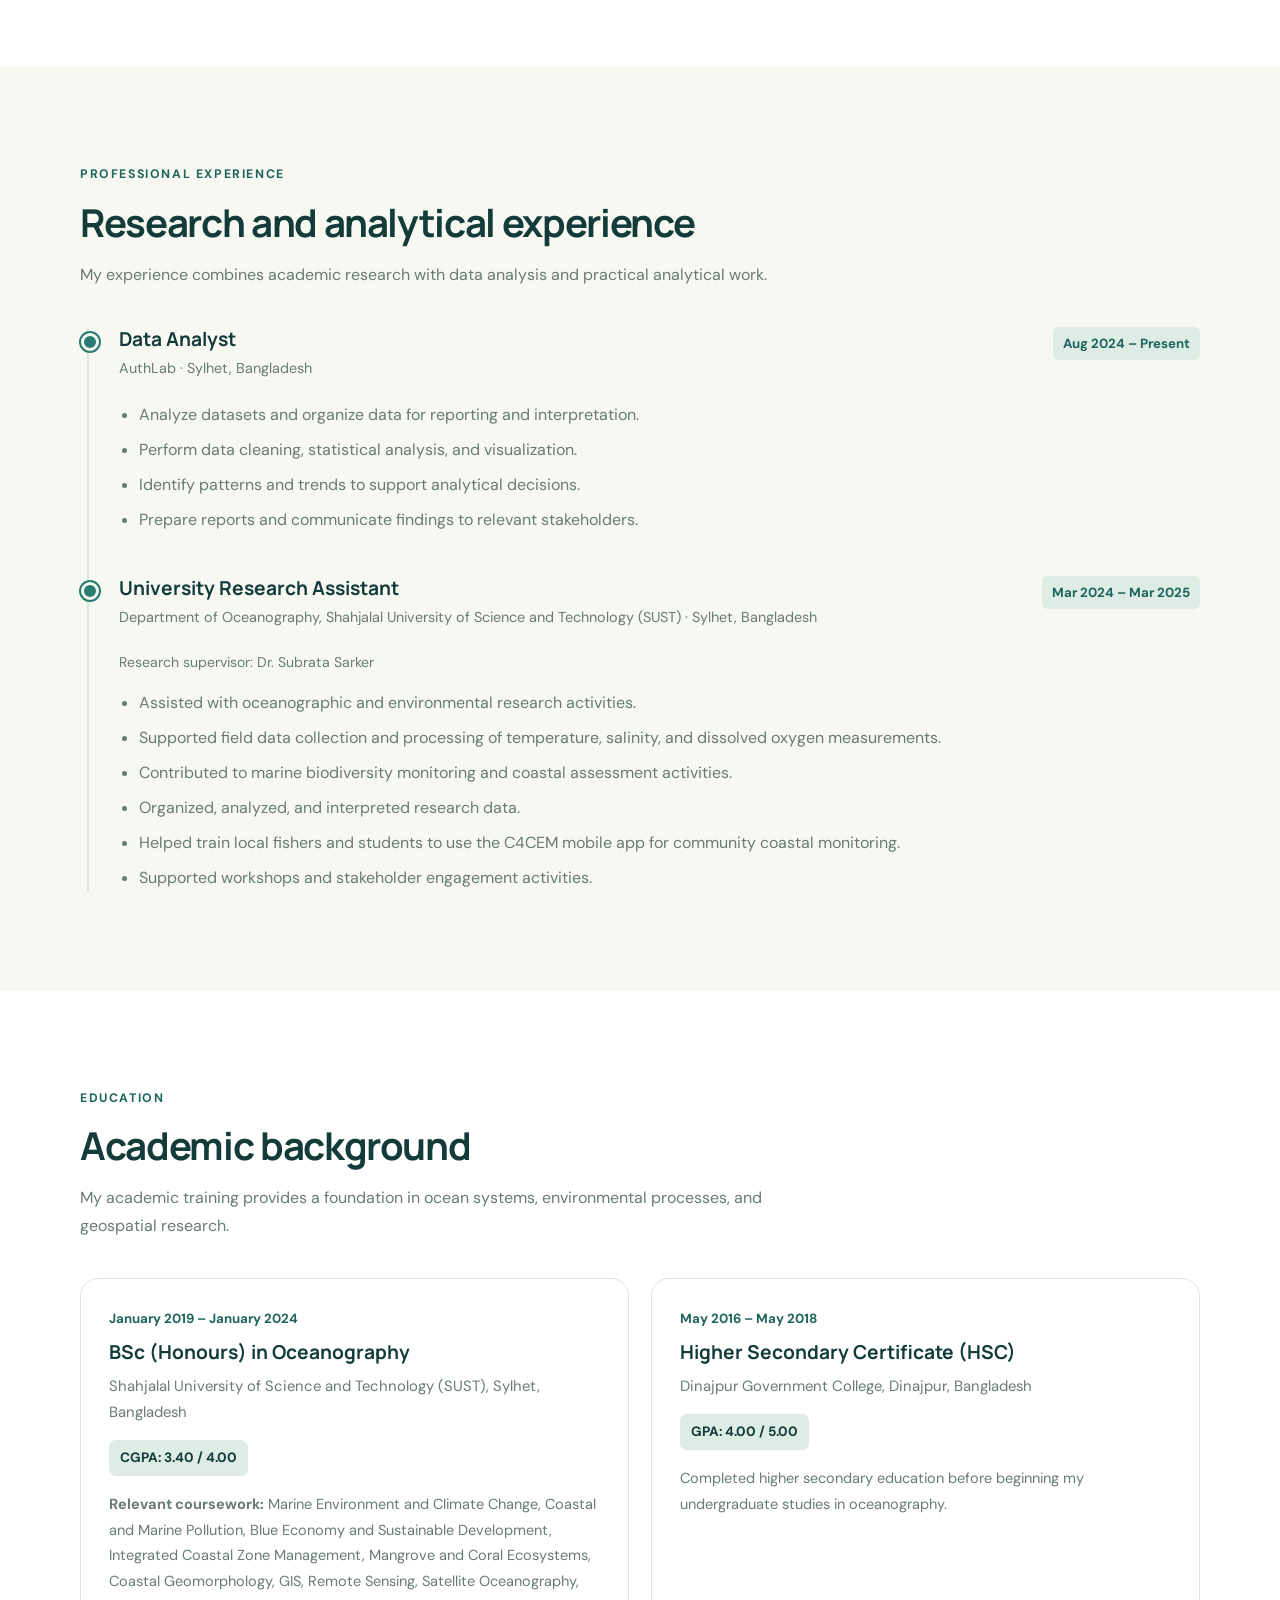
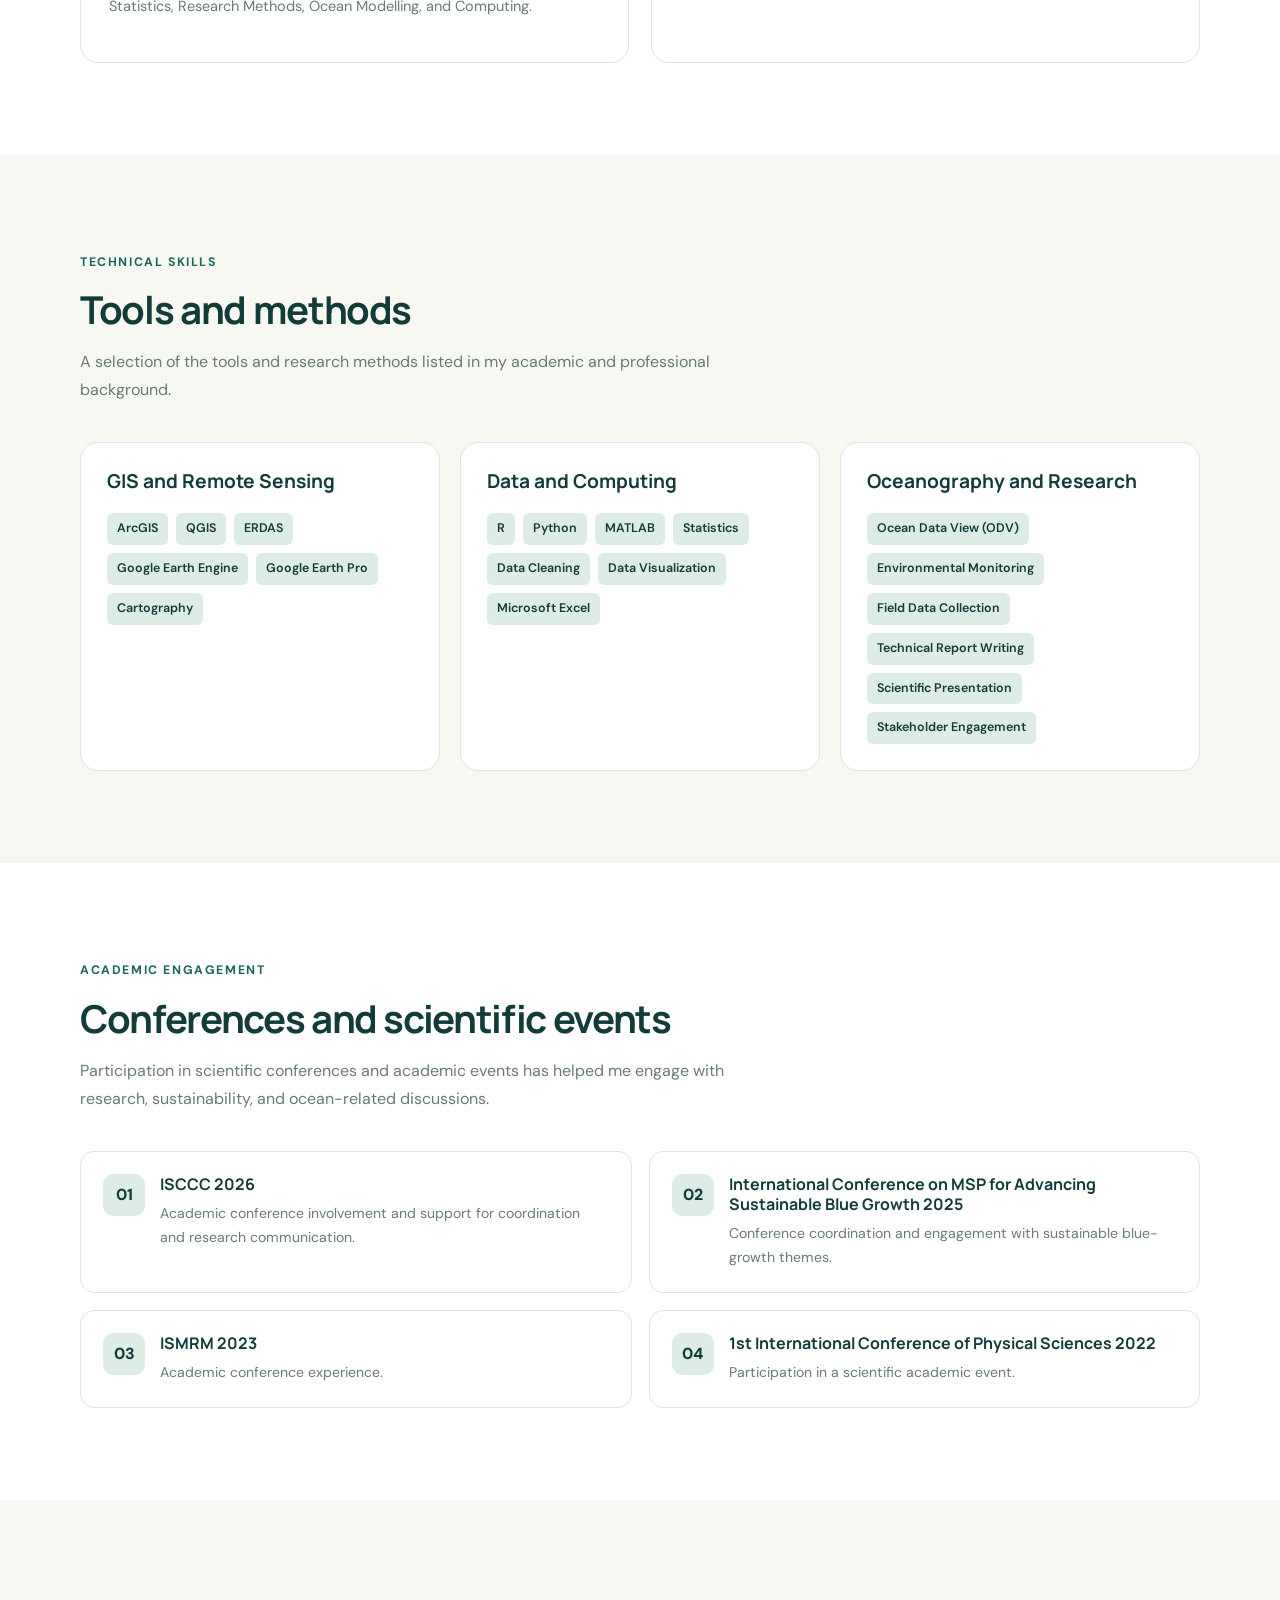
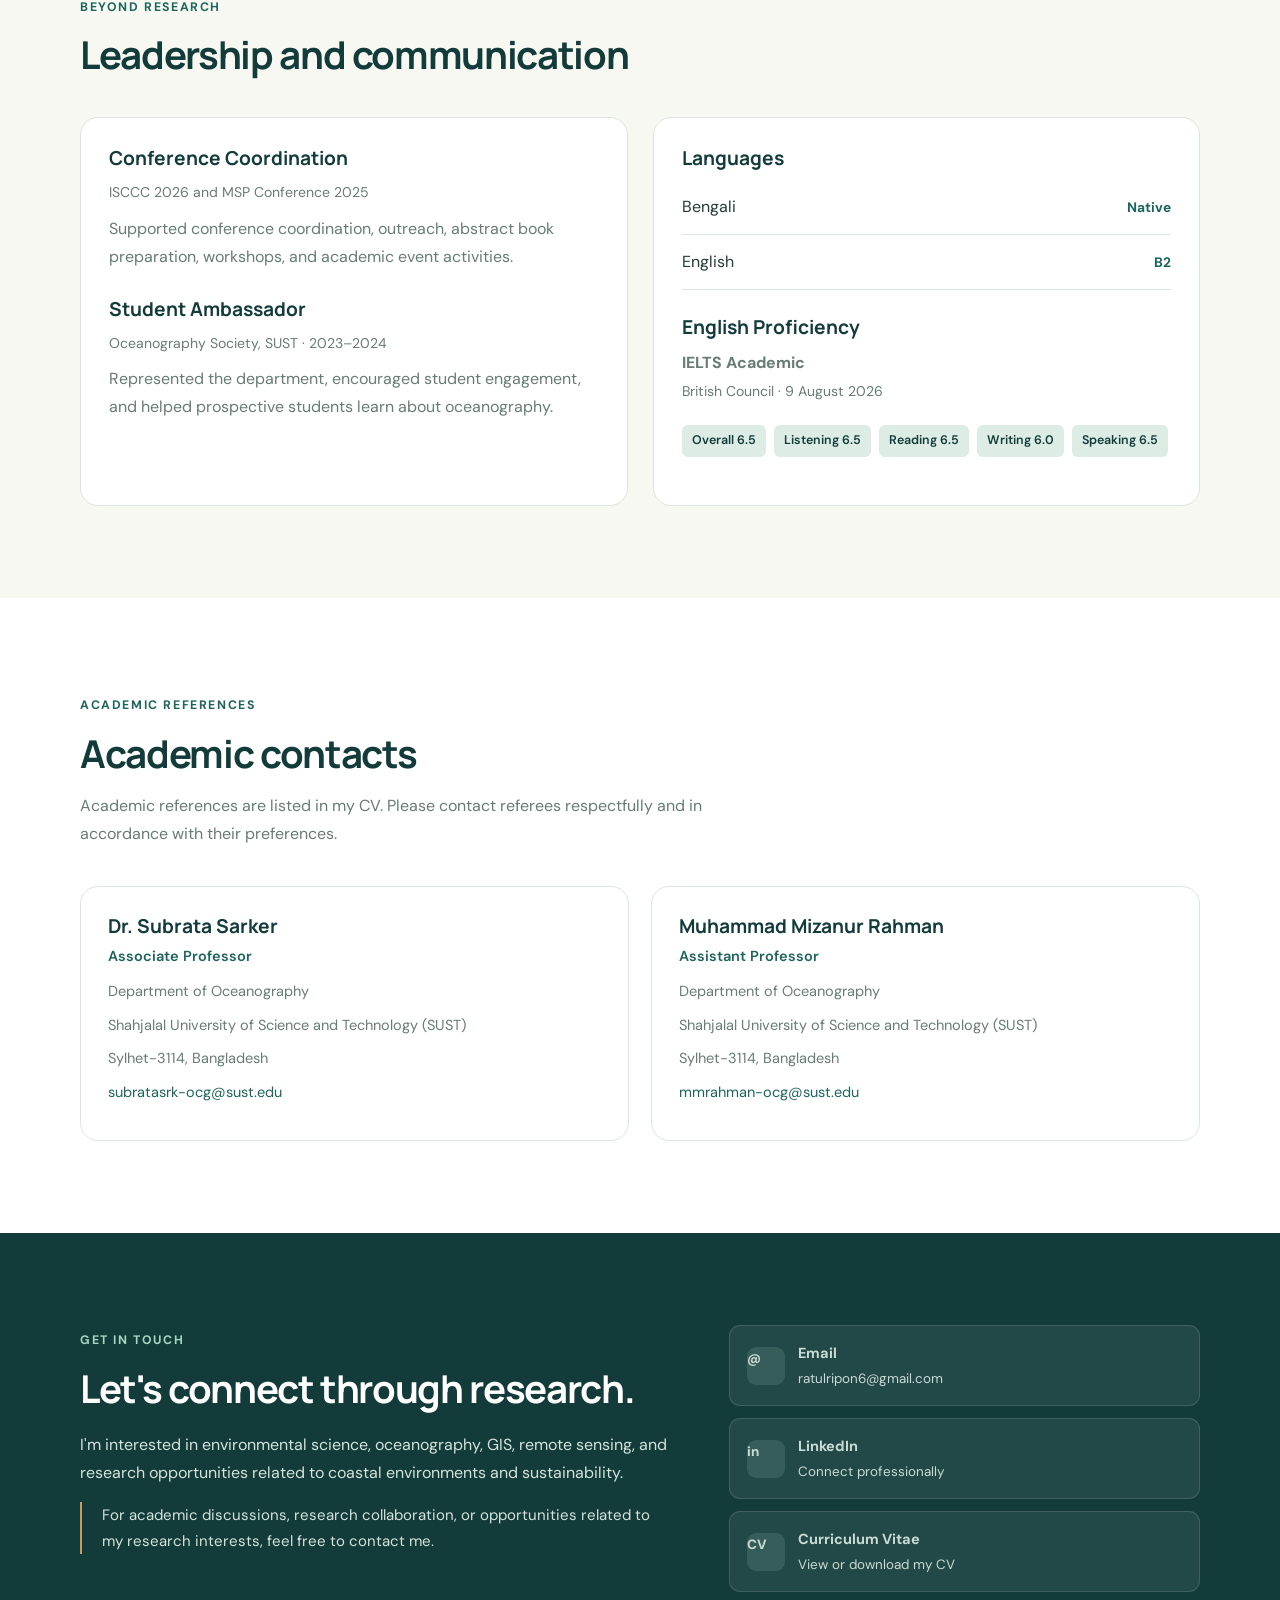
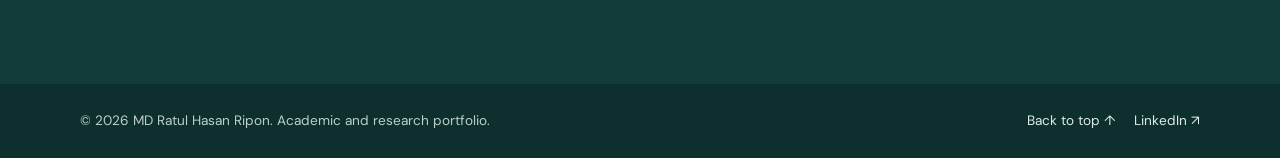
==== commit b3ab33c3: "Add Bay of Bengal SST project" ====
--- a/index.html
+++ b/index.html
@@ -528,6 +528,7 @@
 
     .gallery-image {
       width: 100%;
+      height: auto;
       aspect-ratio: 16 / 10;
       object-fit: cover;
       background: var(--accent-light);
@@ -545,6 +546,20 @@
       color: var(--muted);
       font-size: 0.92rem;
       margin-bottom: 0;
+    }
+
+    .gallery-card .eyebrow {
+      margin-bottom: 8px;
+    }
+
+    .gallery-card .tag-list {
+      margin: 14px 0 16px;
+    }
+
+    .card-links {
+      display: flex;
+      flex-wrap: wrap;
+      gap: 10px;
     }
 
     .image-note {
@@ -1109,6 +1124,7 @@
       <nav class="nav-links" id="navLinks" aria-label="Main navigation">
         <a href="#about">About</a>
         <a href="#research">Research</a>
+        <a href="#projects">Projects</a>
         <a href="#fieldwork">Fieldwork</a>
         <a href="#experience">Experience</a>
         <a href="#education">Education</a>
@@ -1282,17 +1298,64 @@
               <span class="tag">Coastal Research</span>
             </div>
 
-           <p class="project-note">
-  Research period: January–October 2023.
-</p>
+            <p class="project-note">
+              Research period: January–October 2023.
+            </p>
           </div>
         </article>
       </div>
     </section>
 
-    
+    <!-- Mini projects -->
+    <section class="section" id="projects">
+      <div class="container">
+        <div class="section-heading">
+          <span class="eyebrow">Mini Projects</span>
+          <h2>Data projects with open code</h2>
+          <p>
+            Short, self-contained analyses using public ocean and satellite data.
+            Each one comes with its code, so the results can be checked and reproduced.
+          </p>
+        </div>
+
+        <div class="gallery-grid">
+          <article class="gallery-card">
+            <a href="projects/bay-of-bengal-sst/">
+              <img
+                class="gallery-image"
+                src="projects/bay-of-bengal-sst/figures/thumbnail.webp"
+                alt="Warming stripes: one coloured stripe per year of Bay of Bengal sea surface temperature since 1982, from blue to red"
+                width="1200"
+                height="750"
+                loading="lazy"
+              >
+            </a>
+            <div class="gallery-content">
+              <span class="eyebrow">Ocean data analysis · Python</span>
+              <h3>How fast is the Bay of Bengal warming?</h3>
+              <p>
+                Four decades of NOAA satellite sea surface temperature, analysed for the
+                long-term warming rate, the season that warms fastest, and where in the
+                Bay the change is strongest.
+              </p>
+              <div class="tag-list">
+                <span class="tag">Python</span>
+                <span class="tag">xarray</span>
+                <span class="tag">Trend analysis</span>
+                <span class="tag">NOAA OISST</span>
+              </div>
+              <div class="card-links">
+                <a class="button button-small" href="projects/bay-of-bengal-sst/">View project ↗</a>
+                <a class="button button-outline button-small" href="https://github.com/ratulripon/bay-of-bengal-sst" target="_blank" rel="noopener">Code on GitHub ↗</a>
+              </div>
+            </div>
+          </article>
+        </div>
+      </div>
+    </section>
+
 <!-- Fieldwork, Analysis, and Academic Activities -->
-<section class="section" id="fieldwork">
+<section class="section section-white" id="fieldwork">
   <div class="container">
     <div class="section-heading">
       <span class="eyebrow">Research in Practice</span>
@@ -1362,7 +1425,7 @@
 
 
     <!-- Experience -->
-    <section class="section section-white" id="experience">
+    <section class="section" id="experience">
       <div class="container">
         <div class="section-heading">
           <span class="eyebrow">Professional Experience</span>
@@ -1423,7 +1486,7 @@
     </section>
 
     <!-- Education -->
-    <section class="section" id="education">
+    <section class="section section-white" id="education">
       <div class="container">
         <div class="section-heading">
           <span class="eyebrow">Education</span>
@@ -1471,7 +1534,7 @@
     </section>
 
     <!-- Technical skills -->
-    <section class="section section-white" id="skills">
+    <section class="section" id="skills">
       <div class="container">
         <div class="section-heading">
           <span class="eyebrow">Technical Skills</span>
@@ -1522,13 +1585,11 @@
           </article>
 
         </div>
-
-      
       </div>
     </section>
 
     <!-- Conferences -->
-    <section class="section" id="conferences">
+    <section class="section section-white" id="conferences">
       <div class="container">
         <div class="section-heading">
           <span class="eyebrow">Academic Engagement</span>
@@ -1589,7 +1650,7 @@
     </section>
 
     <!-- Leadership and languages -->
-    <section class="section section-white" id="activities">
+    <section class="section" id="activities">
       <div class="container">
         <div class="section-heading">
           <span class="eyebrow">Beyond Research</span>
@@ -1649,7 +1710,7 @@
     </section>
 
     <!-- References -->
-    <section class="section" id="references">
+    <section class="section section-white" id="references">
       <div class="container">
         <div class="section-heading">
           <span class="eyebrow">Academic References</span>
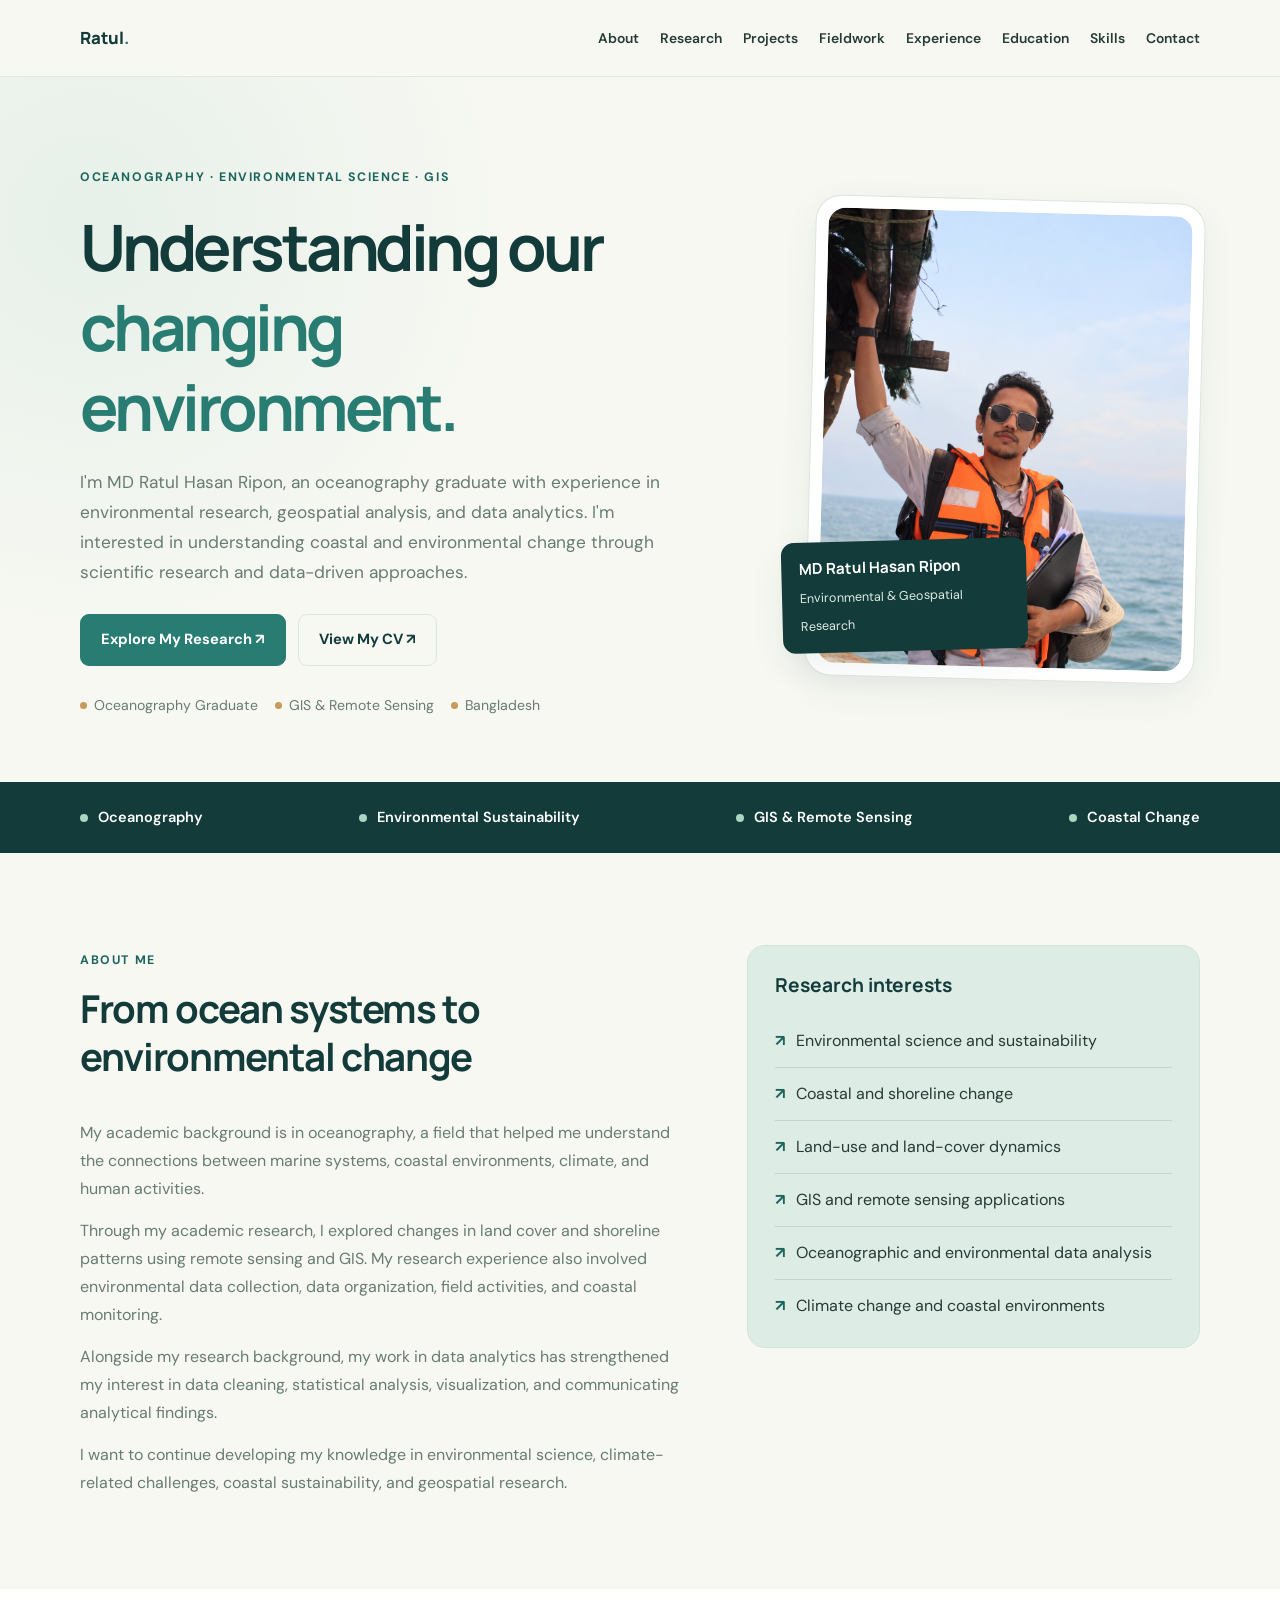
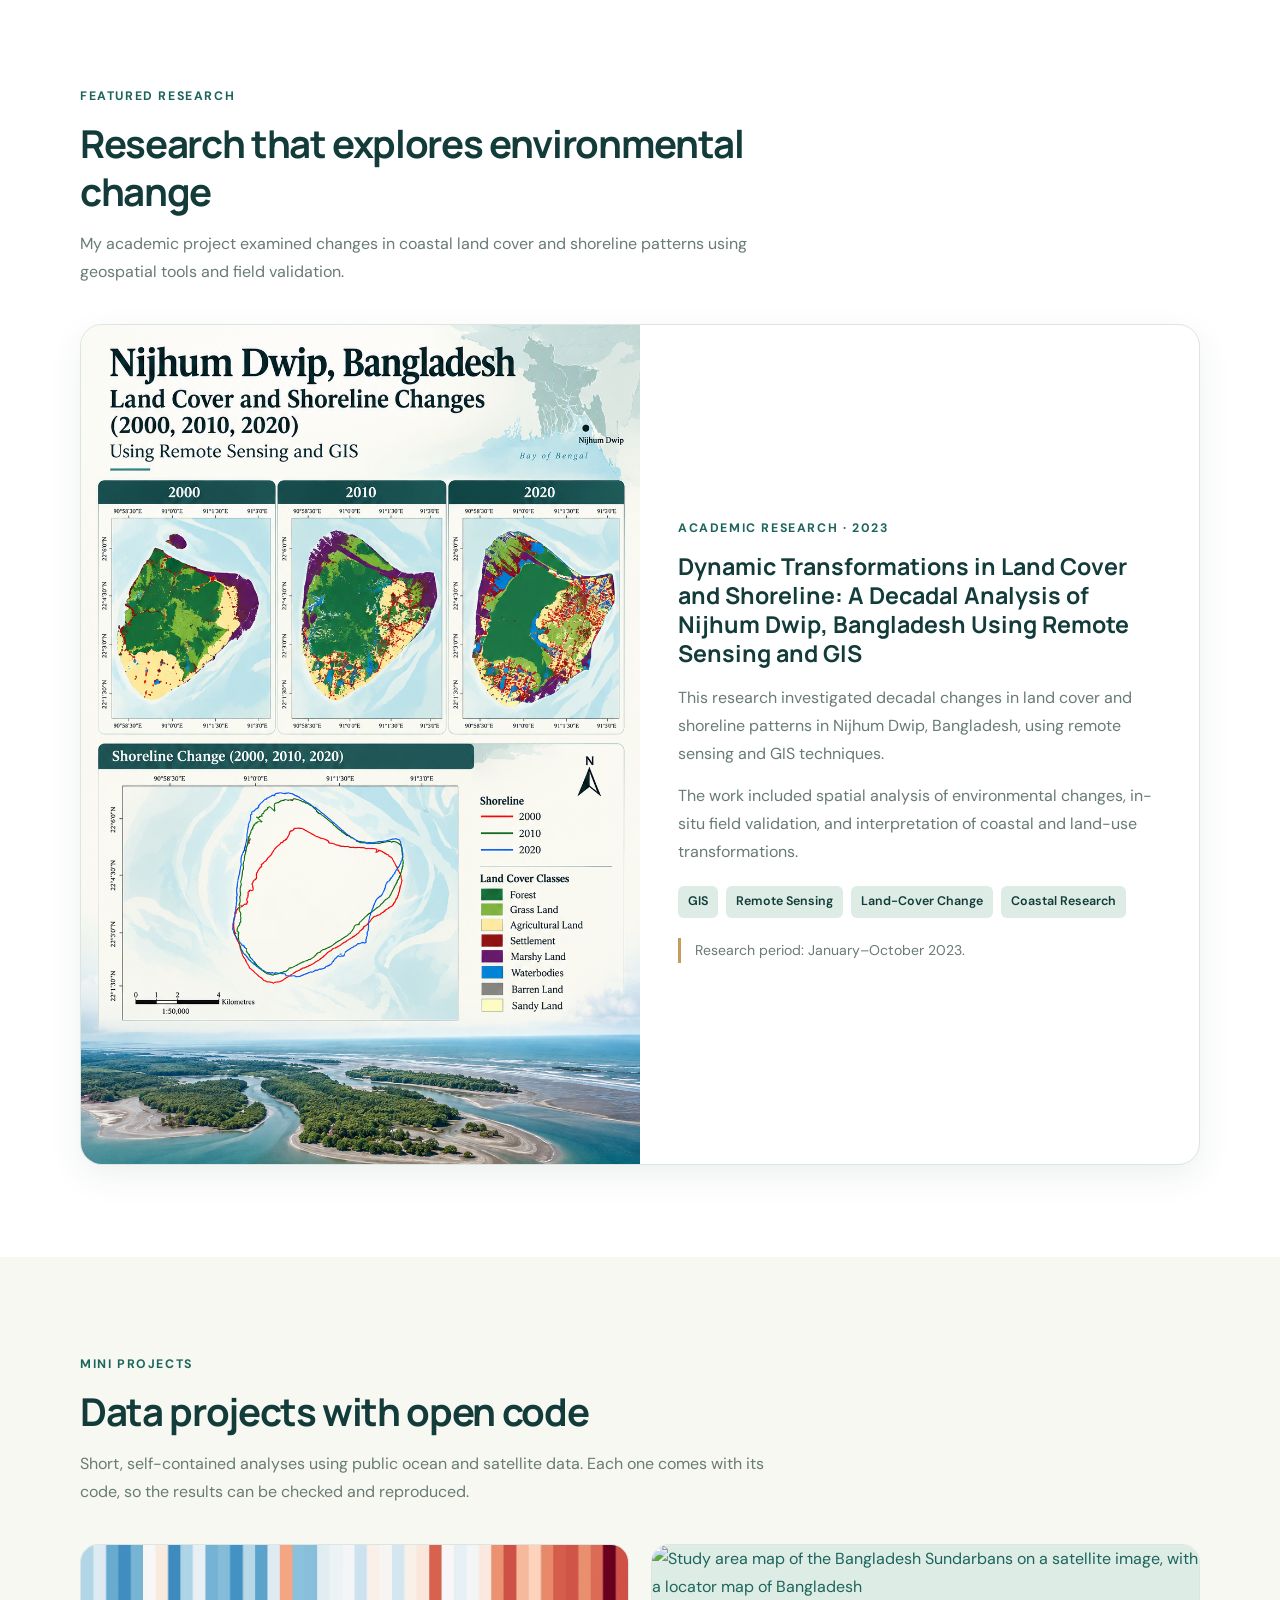
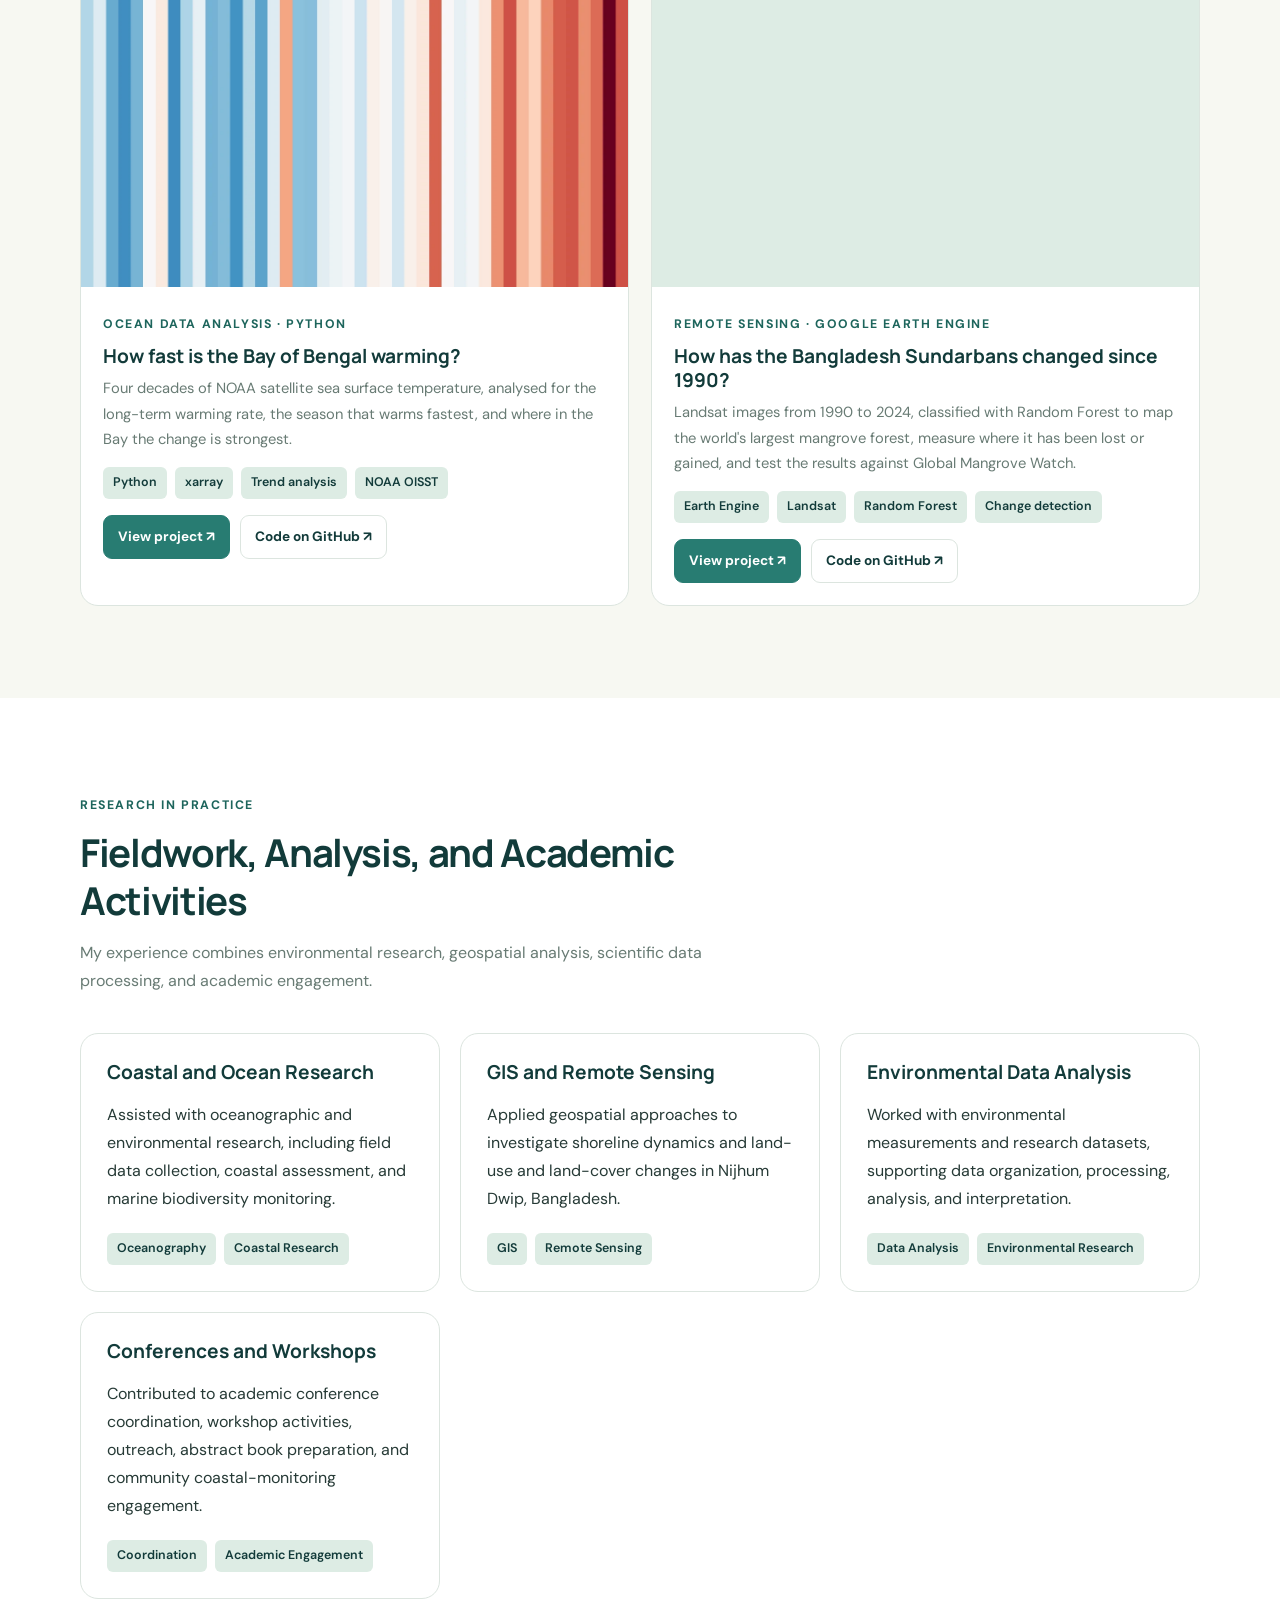
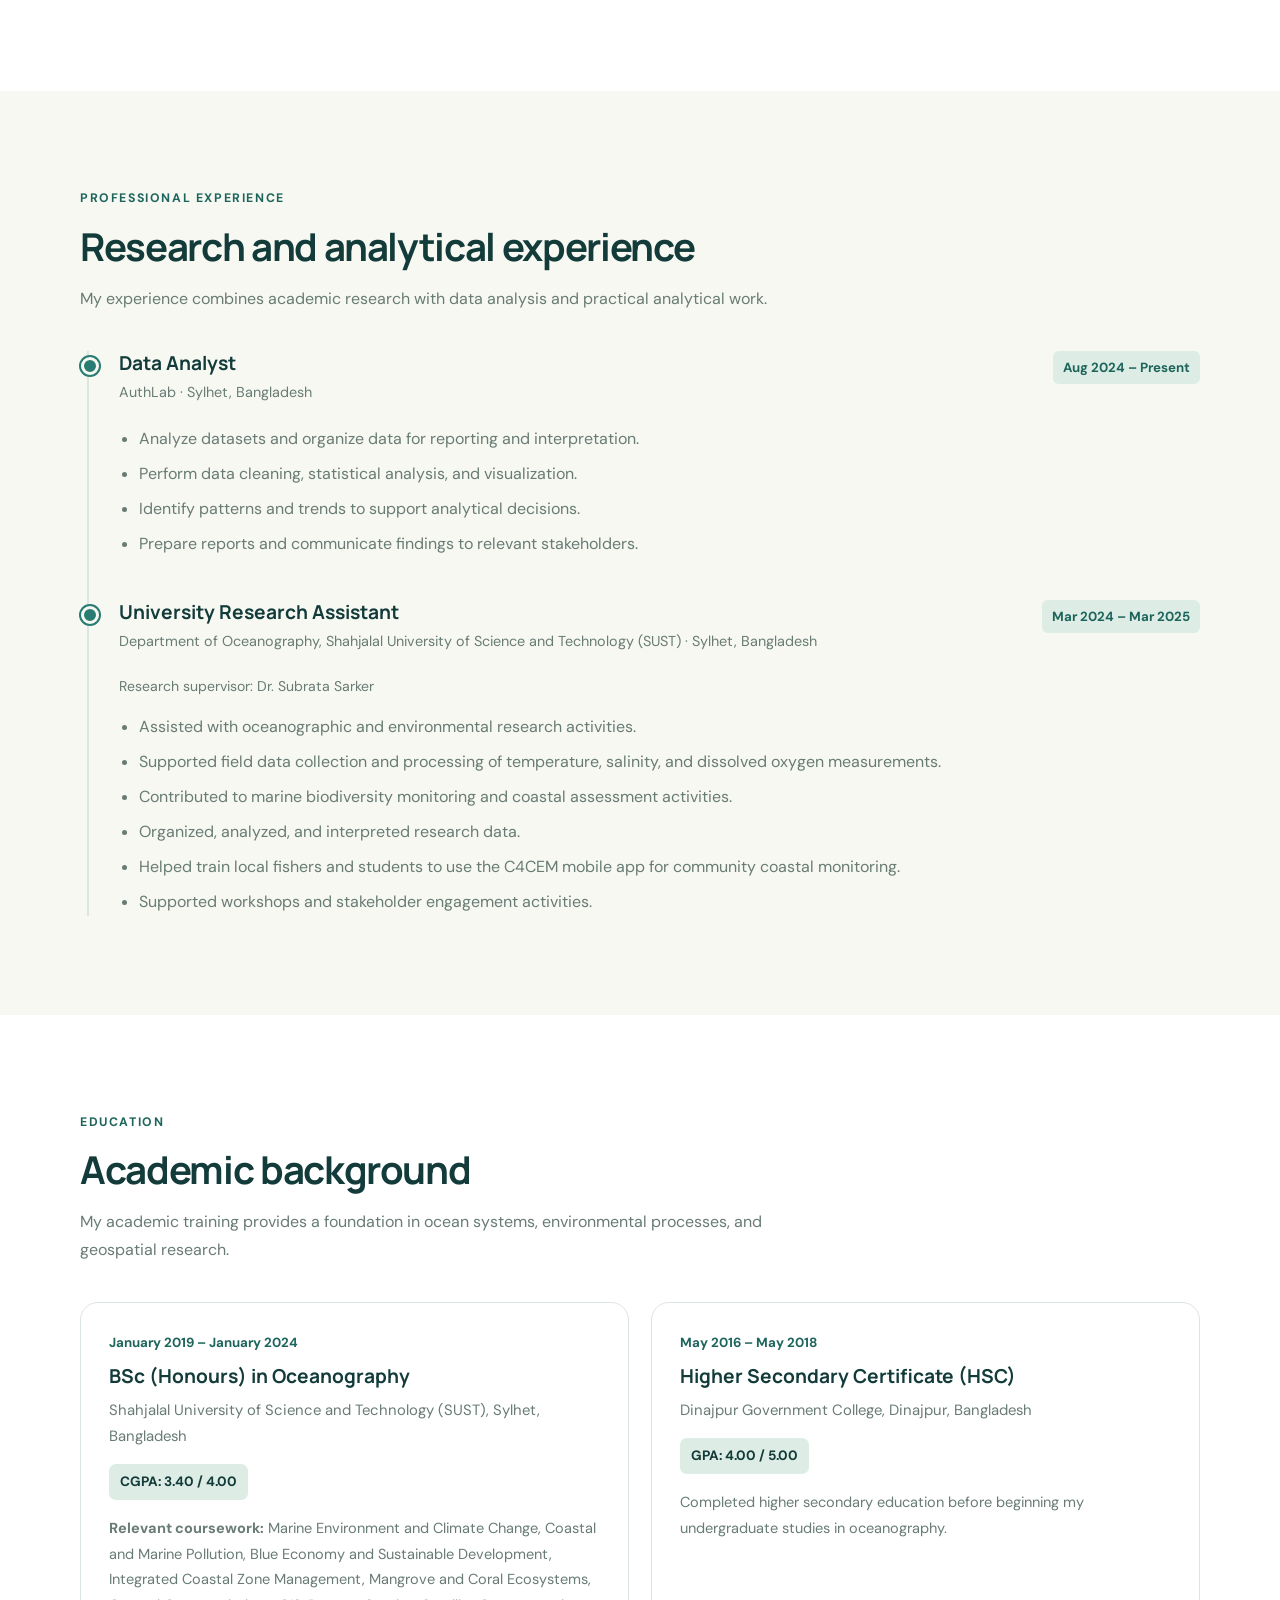
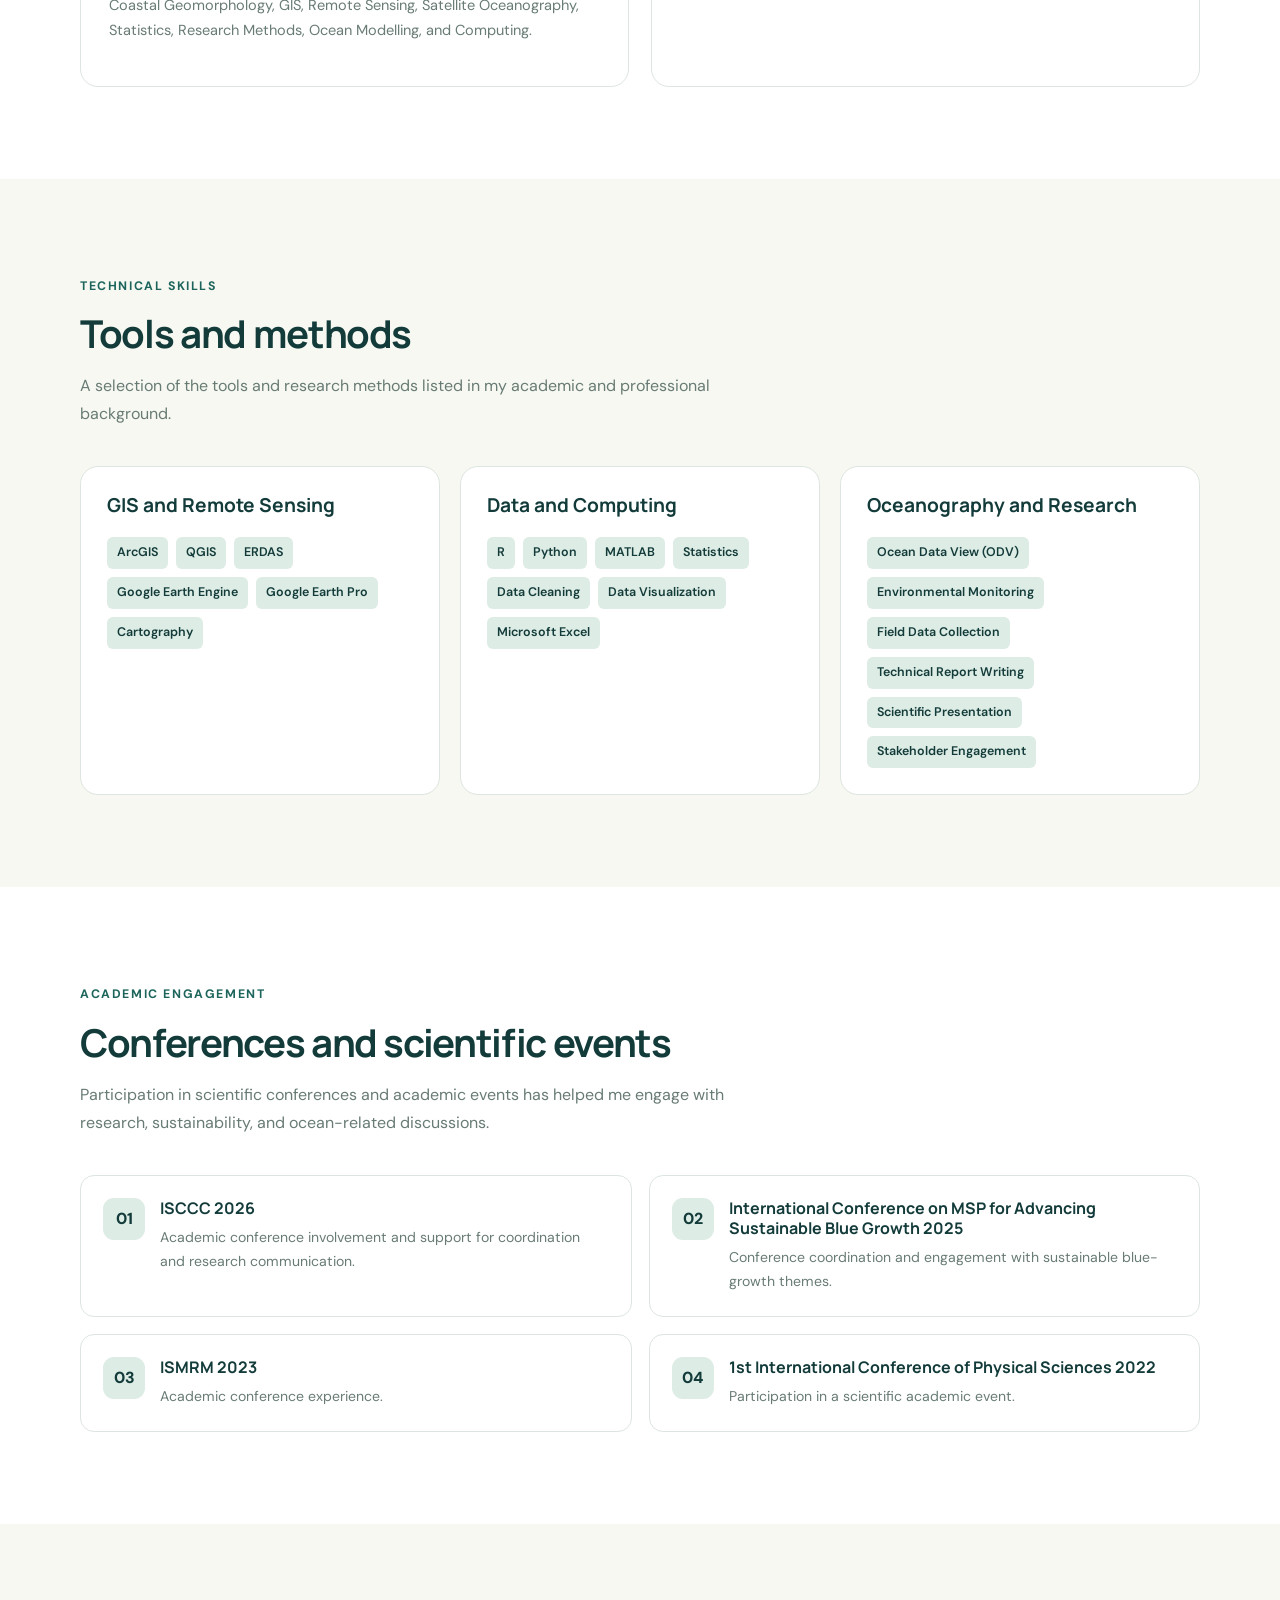
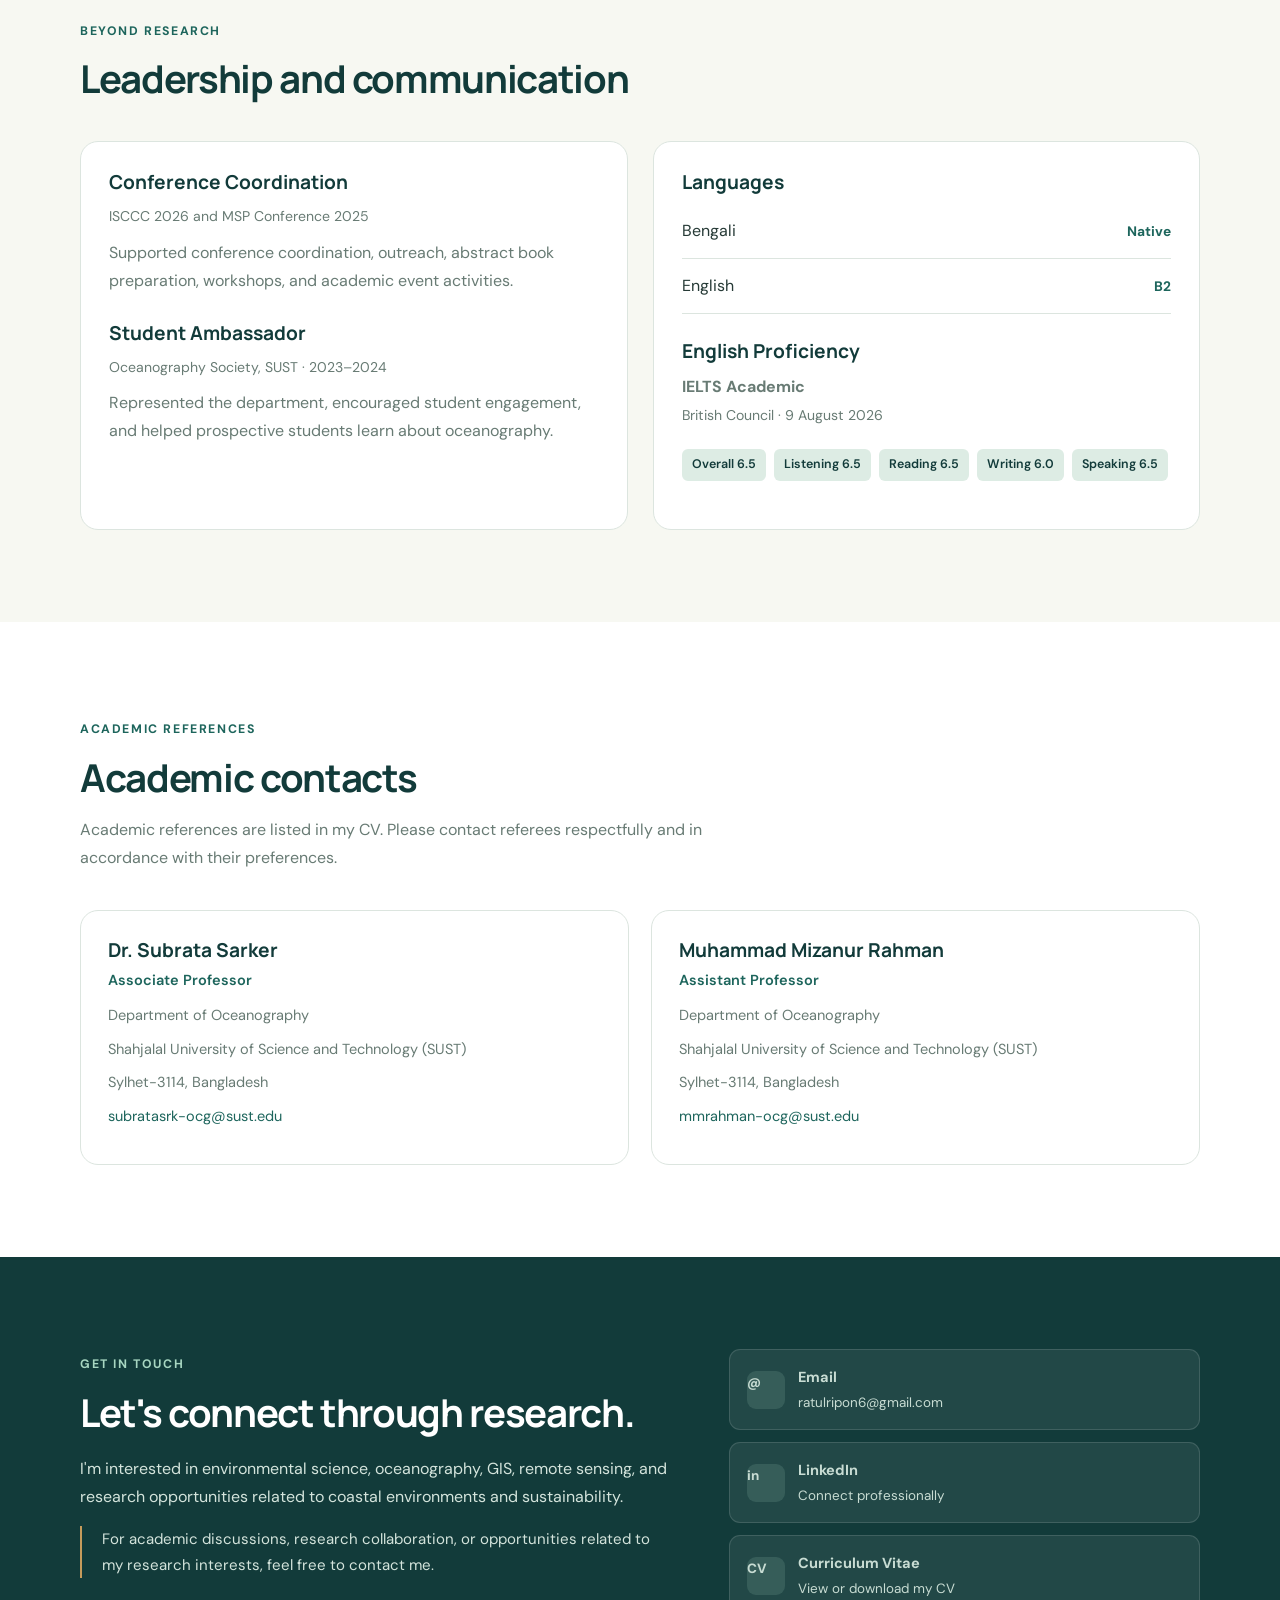
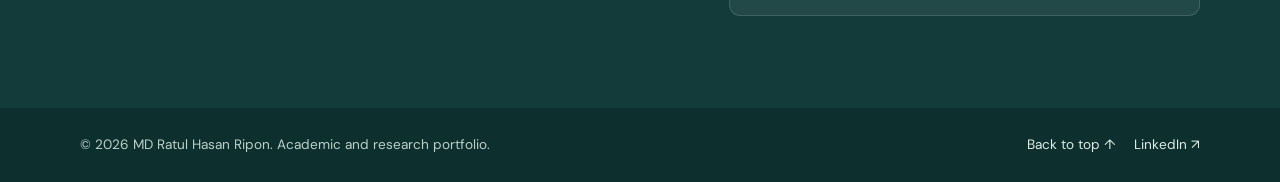
==== commit 58ef582c: "Add files via upload" ====
--- a/index.html
+++ b/index.html
@@ -1350,6 +1350,38 @@
               </div>
             </div>
           </article>
+
+          <article class="gallery-card">
+            <a href="projects/sundarbans-mangroves/">
+              <img
+                class="gallery-image"
+                src="projects/sundarbans-mangroves/figures/thumbnail.webp"
+                alt="Study area map of the Bangladesh Sundarbans on a satellite image, with a locator map of Bangladesh"
+                width="1200"
+                height="750"
+                loading="lazy"
+              >
+            </a>
+            <div class="gallery-content">
+              <span class="eyebrow">Remote sensing · Google Earth Engine</span>
+              <h3>How has the Bangladesh Sundarbans changed since 1990?</h3>
+              <p>
+                Landsat images from 1990 to 2024, classified with Random Forest to map the world's
+                largest mangrove forest, measure where it has been lost or gained, and test the
+                results against Global Mangrove Watch.
+              </p>
+              <div class="tag-list">
+                <span class="tag">Earth Engine</span>
+                <span class="tag">Landsat</span>
+                <span class="tag">Random Forest</span>
+                <span class="tag">Change detection</span>
+              </div>
+              <div class="card-links">
+                <a class="button button-small" href="projects/sundarbans-mangroves/">View project ↗</a>
+                <a class="button button-outline button-small" href="https://github.com/ratulripon/sundarbans-mangrove-change" target="_blank" rel="noopener">Code on GitHub ↗</a>
+              </div>
+            </div>
+          </article>
         </div>
       </div>
     </section>
